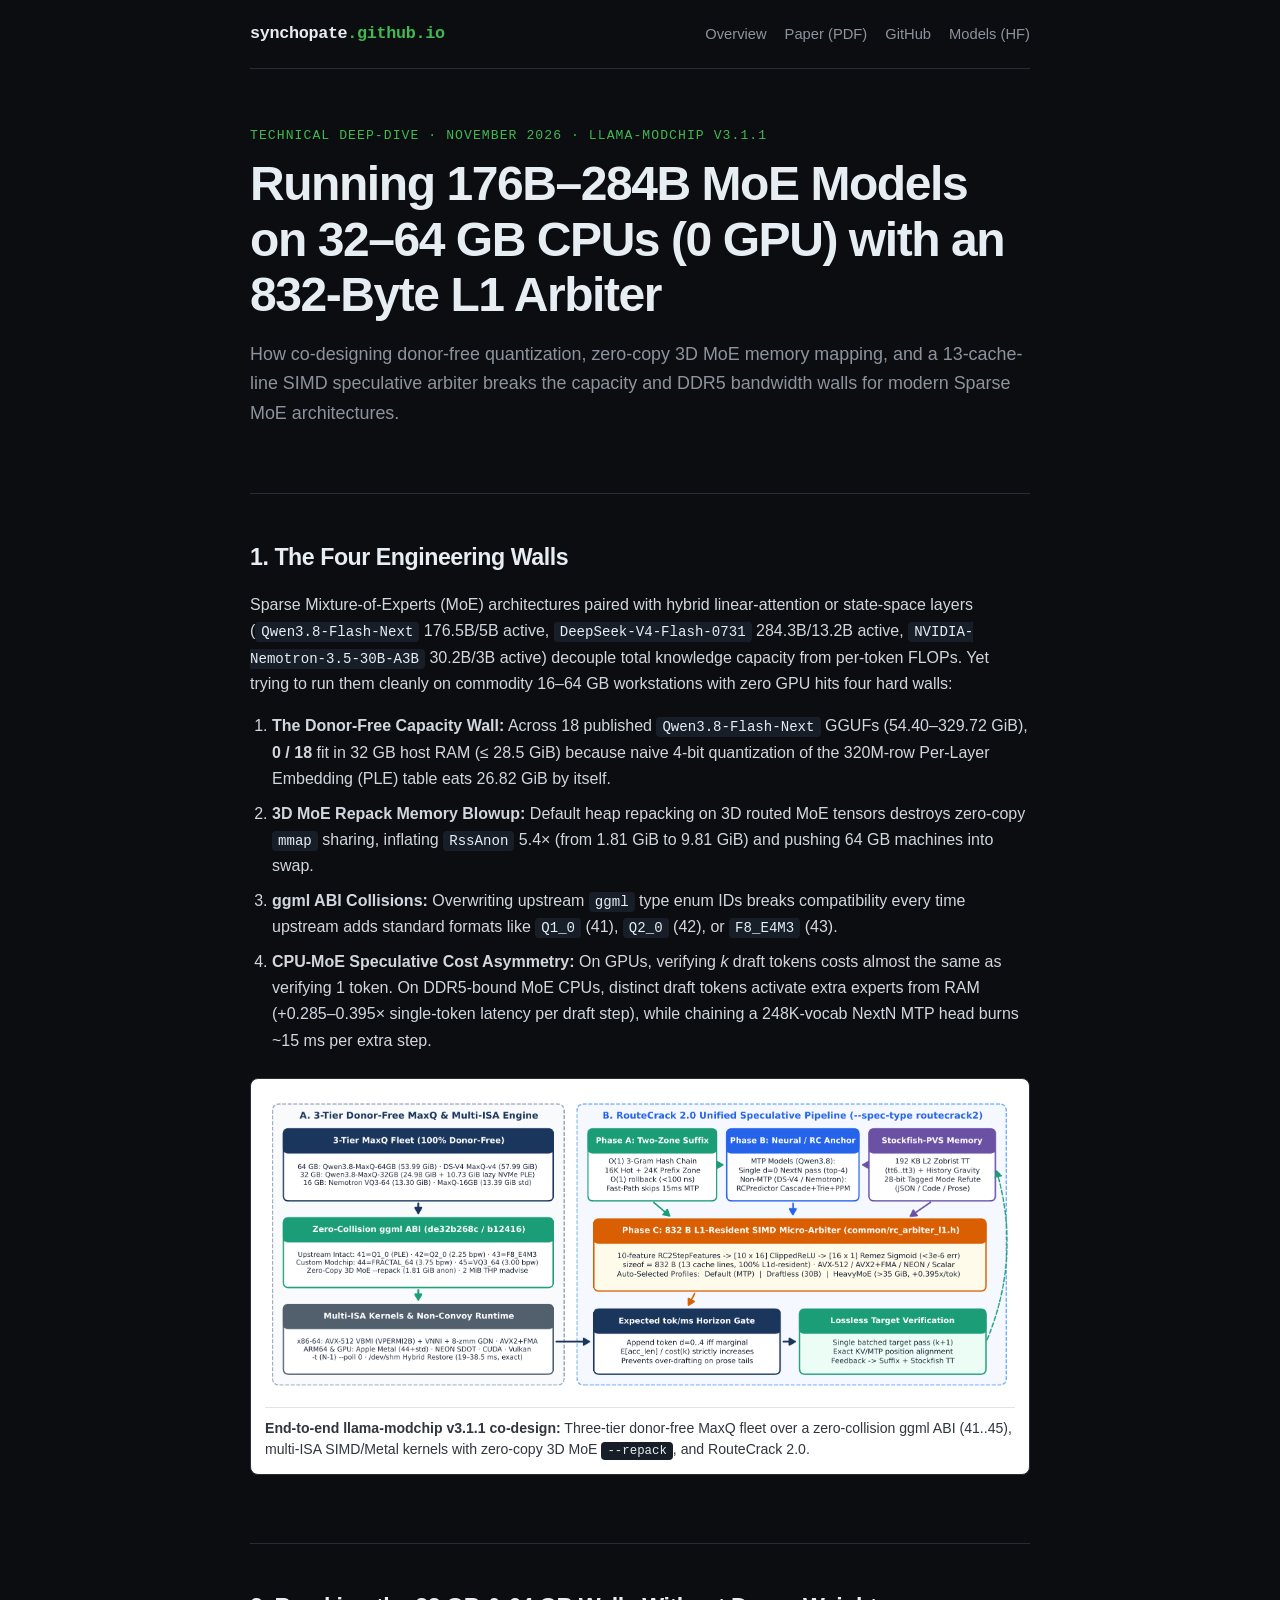
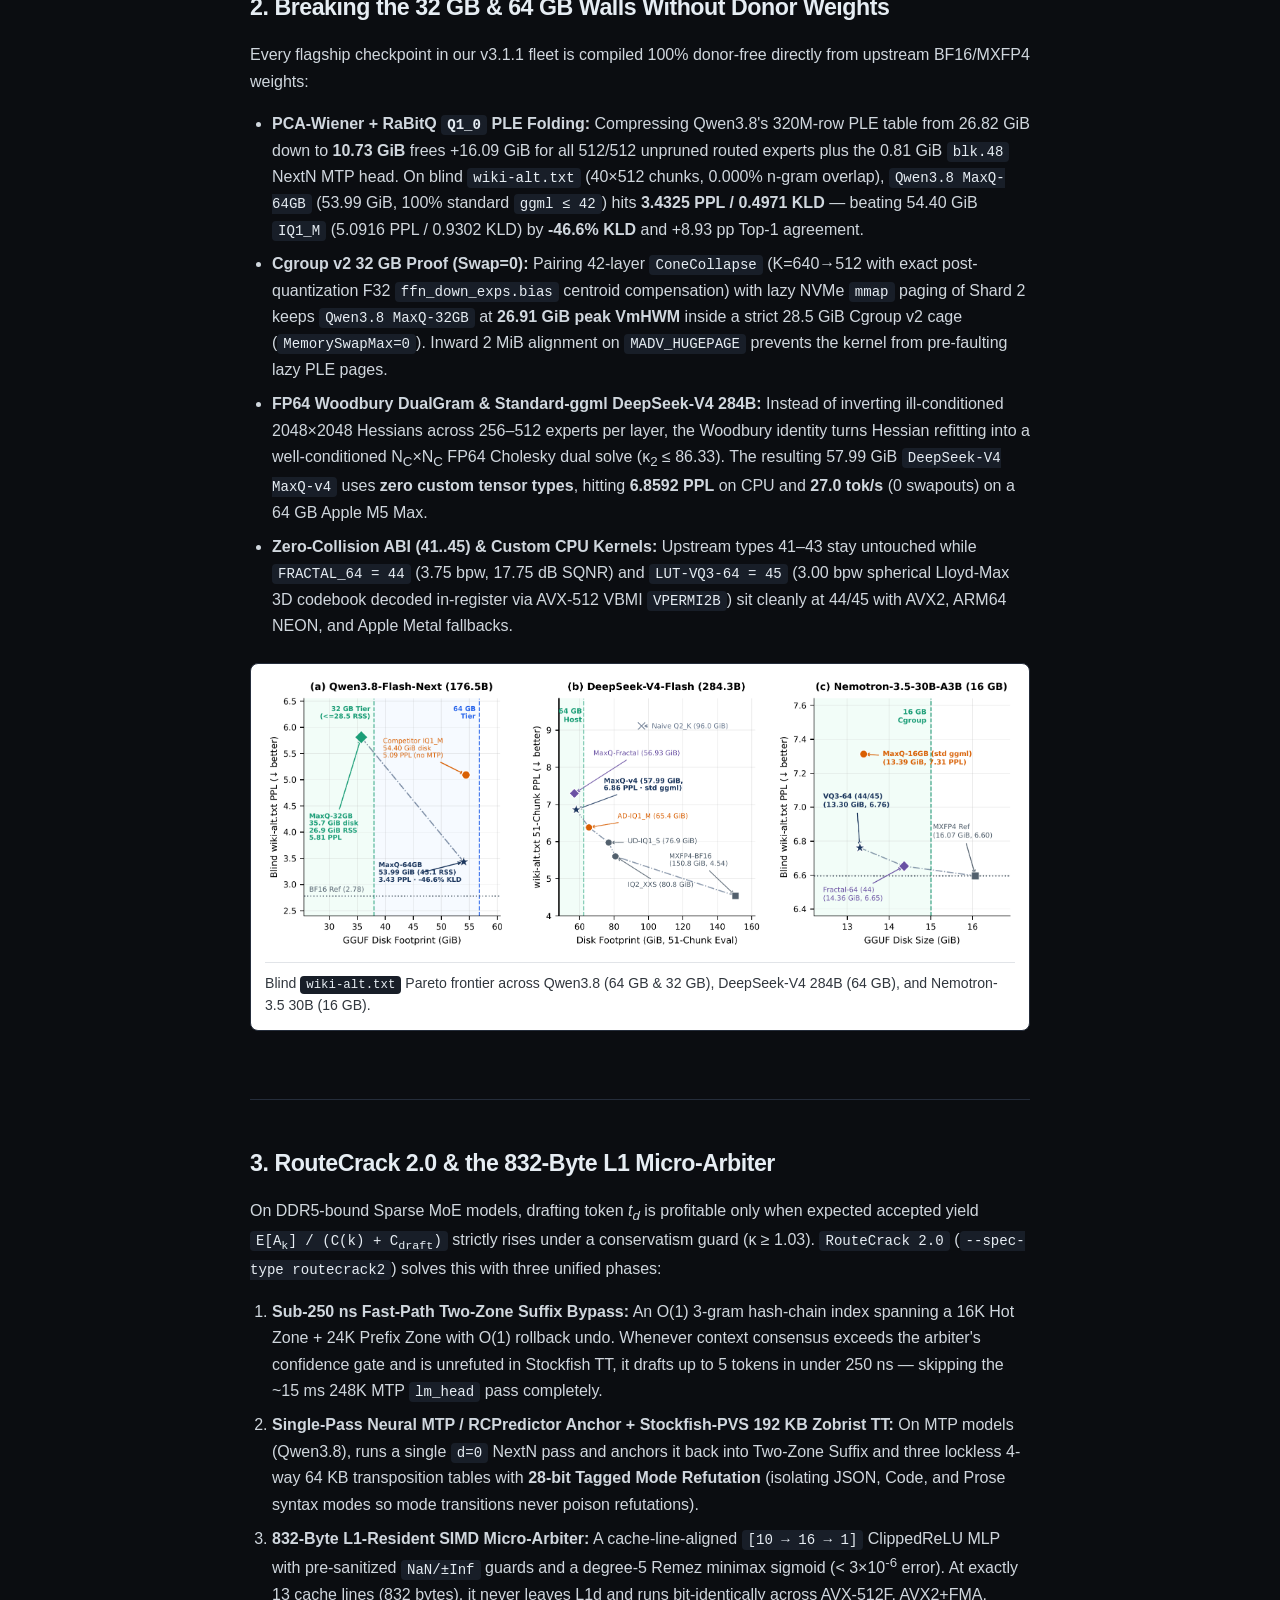
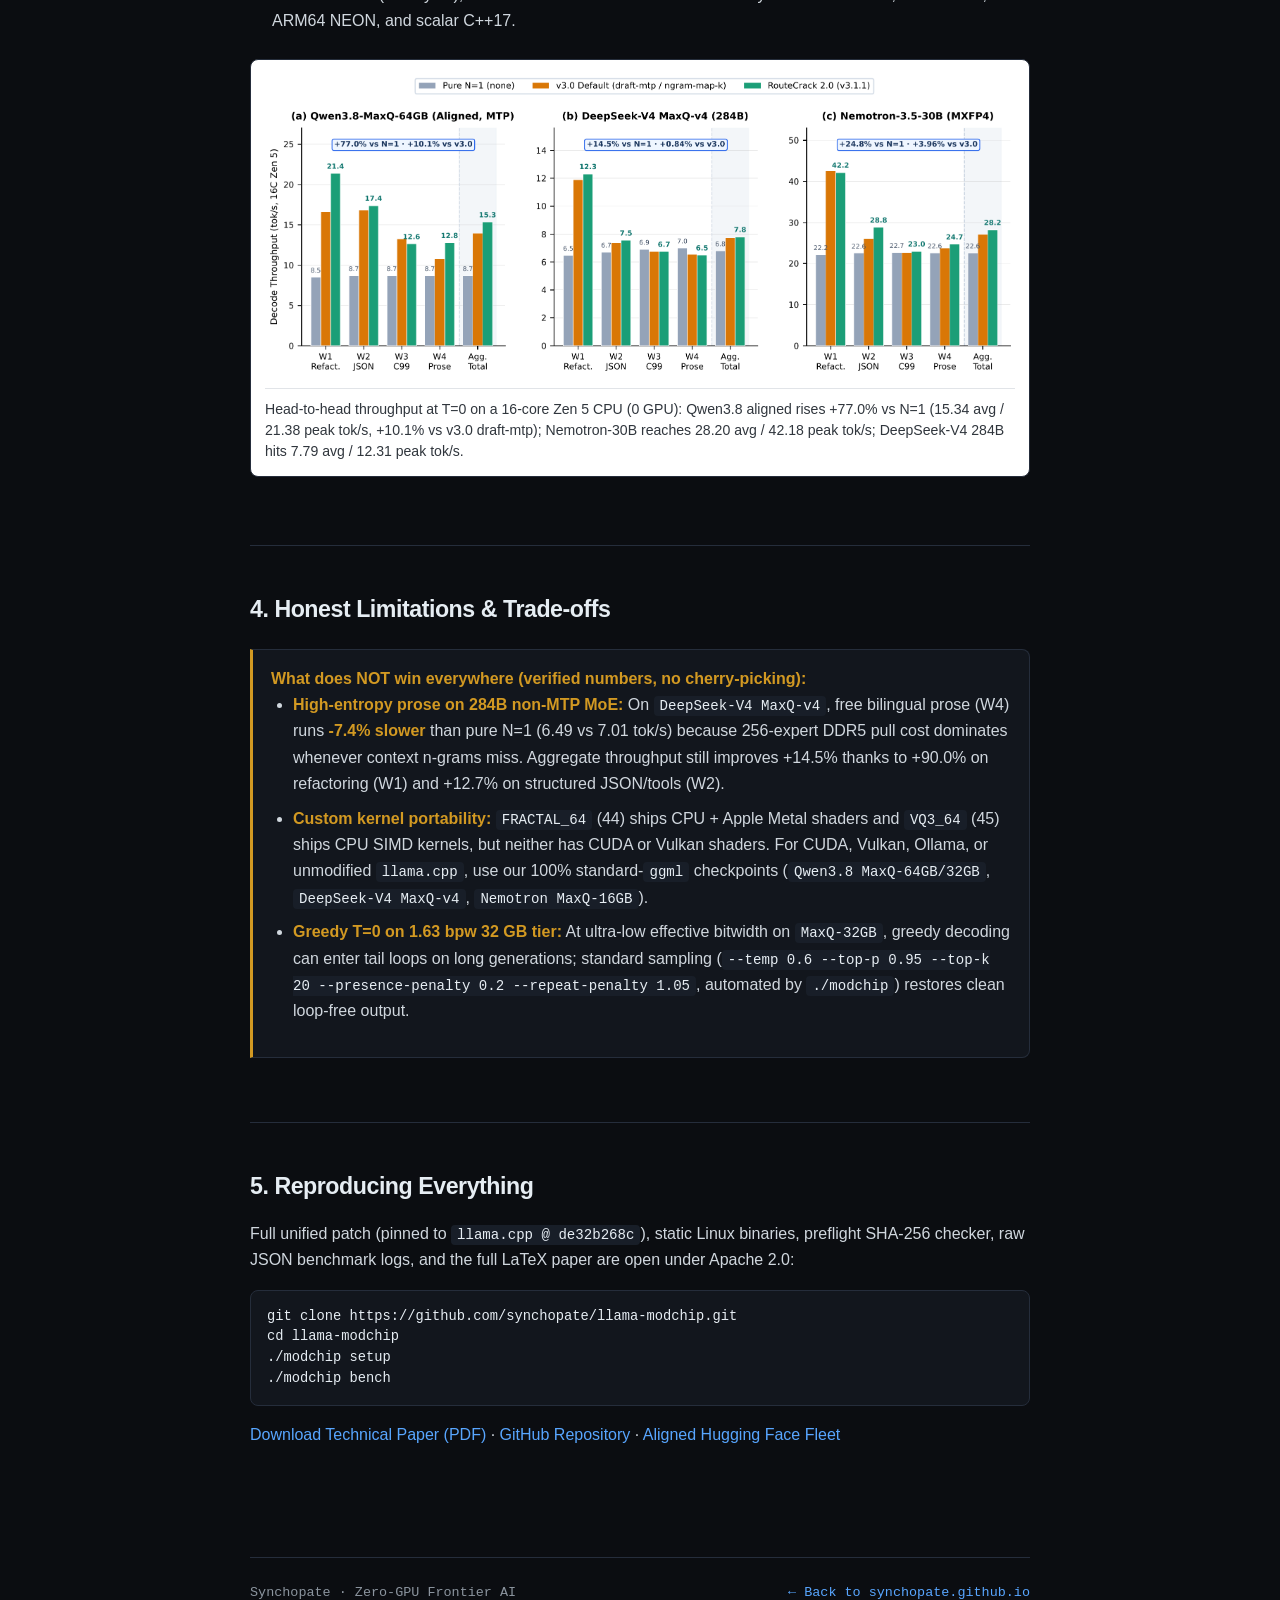
==== posts/zero-gpu-frontier-ai/index.html @ 714df566 "feat: launch synchopate.github.io Zero-GPU Frontier AI site, v3.1.1 essay, paper & 15s demo video" ====
<!DOCTYPE html>
<html lang="en">
<head>
  <meta charset="utf-8">
  <meta name="viewport" content="width=device-width, initial-scale=1">
  <title>Running 176B–284B MoE Models on 32–64 GB CPUs (0 GPU) with an 832-Byte L1 Arbiter — Synchopate</title>
  <meta name="description" content="Systems engineering deep-dive on donor-free MaxQ compression, PCA-Wiener + RaBitQ lazy NVMe PLE, zero-collision ggml ABI 41..45, and RouteCrack 2.0 832-byte L1 Micro-Arbiter speculative decoding.">
  <link rel="stylesheet" href="../../style.css">
</head>
<body>
<div class="wrap-article">
  <nav>
    <a class="brand" href="../../">synchopate<span>.github.io</span></a>
    <div class="nav-links">
      <a href="../../">Overview</a>
      <a href="../../paper/llama-modchip-paper.pdf">Paper (PDF)</a>
      <a href="https://github.com/synchopate/llama-modchip">GitHub</a>
      <a href="https://huggingface.co/collections/Synchopate/maxq-zero-gpu-frontier-fleet-v311-6afb6e2d63dfd573b4b1a95f">Models (HF)</a>
    </div>
  </nav>

  <header class="hero">
    <div class="eyebrow">Technical Deep-Dive · November 2026 · llama-modchip v3.1.1</div>
    <h1>Running 176B–284B MoE Models on 32–64 GB CPUs (0 GPU) with an 832-Byte L1 Arbiter</h1>
    <p class="lead">
      How co-designing donor-free quantization, zero-copy 3D MoE memory mapping, and a 13-cache-line SIMD speculative
      arbiter breaks the capacity and DDR5 bandwidth walls for modern Sparse MoE architectures.
    </p>
  </header>

  <section>
    <h2>1. The Four Engineering Walls</h2>
    <p>
      Sparse Mixture-of-Experts (MoE) architectures paired with hybrid linear-attention or state-space layers
      (<code>Qwen3.8-Flash-Next</code> 176.5B/5B active, <code>DeepSeek-V4-Flash-0731</code> 284.3B/13.2B active,
      <code>NVIDIA-Nemotron-3.5-30B-A3B</code> 30.2B/3B active) decouple total knowledge capacity from per-token FLOPs.
      Yet trying to run them cleanly on commodity 16–64 GB workstations with zero GPU hits four hard walls:
    </p>
    <ol>
      <li><strong>The Donor-Free Capacity Wall:</strong> Across 18 published <code>Qwen3.8-Flash-Next</code> GGUFs (54.40–329.72 GiB), <strong>0 / 18</strong> fit in 32 GB host RAM (&le; 28.5 GiB) because naive 4-bit quantization of the 320M-row Per-Layer Embedding (PLE) table eats 26.82 GiB by itself.</li>
      <li><strong>3D MoE Repack Memory Blowup:</strong> Default heap repacking on 3D routed MoE tensors destroys zero-copy <code>mmap</code> sharing, inflating <code>RssAnon</code> 5.4&times; (from 1.81 GiB to 9.81 GiB) and pushing 64 GB machines into swap.</li>
      <li><strong>ggml ABI Collisions:</strong> Overwriting upstream <code>ggml</code> type enum IDs breaks compatibility every time upstream adds standard formats like <code>Q1_0</code> (41), <code>Q2_0</code> (42), or <code>F8_E4M3</code> (43).</li>
      <li><strong>CPU-MoE Speculative Cost Asymmetry:</strong> On GPUs, verifying <em>k</em> draft tokens costs almost the same as verifying 1 token. On DDR5-bound MoE CPUs, distinct draft tokens activate extra experts from RAM (+0.285–0.395&times; single-token latency per draft step), while chaining a 248K-vocab NextN MTP head burns ~15 ms per extra step.</li>
    </ol>

    <figure>
      <img src="../../assets/fig1_routecrack2_architecture.png" alt="llama-modchip v3.1.1 architecture diagram">
      <figcaption>
        <strong>End-to-end llama-modchip v3.1.1 co-design:</strong> Three-tier donor-free MaxQ fleet over a zero-collision
        ggml ABI (41..45), multi-ISA SIMD/Metal kernels with zero-copy 3D MoE <code>--repack</code>, and RouteCrack 2.0.
      </figcaption>
    </figure>
  </section>

  <section>
    <h2>2. Breaking the 32 GB &amp; 64 GB Walls Without Donor Weights</h2>
    <p>
      Every flagship checkpoint in our v3.1.1 fleet is compiled 100% donor-free directly from upstream BF16/MXFP4 weights:
    </p>
    <ul>
      <li><strong>PCA-Wiener + RaBitQ <code>Q1_0</code> PLE Folding:</strong> Compressing Qwen3.8's 320M-row PLE table from 26.82 GiB down to <strong>10.73 GiB</strong> frees +16.09 GiB for all 512/512 unpruned routed experts plus the 0.81 GiB <code>blk.48</code> NextN MTP head. On blind <code>wiki-alt.txt</code> (40&times;512 chunks, 0.000% n-gram overlap), <code>Qwen3.8 MaxQ-64GB</code> (53.99 GiB, 100% standard <code>ggml &le; 42</code>) hits <strong>3.4325 PPL / 0.4971 KLD</strong> — beating 54.40 GiB <code>IQ1_M</code> (5.0916 PPL / 0.9302 KLD) by <strong>-46.6% KLD</strong> and +8.93 pp Top-1 agreement.</li>
      <li><strong>Cgroup v2 32 GB Proof (Swap=0):</strong> Pairing 42-layer <code>ConeCollapse</code> (K=640&rarr;512 with exact post-quantization F32 <code>ffn_down_exps.bias</code> centroid compensation) with lazy NVMe <code>mmap</code> paging of Shard 2 keeps <code>Qwen3.8 MaxQ-32GB</code> at <strong>26.91 GiB peak VmHWM</strong> inside a strict 28.5 GiB Cgroup v2 cage (<code>MemorySwapMax=0</code>). Inward 2 MiB alignment on <code>MADV_HUGEPAGE</code> prevents the kernel from pre-faulting lazy PLE pages.</li>
      <li><strong>FP64 Woodbury DualGram &amp; Standard-ggml DeepSeek-V4 284B:</strong> Instead of inverting ill-conditioned 2048&times;2048 Hessians across 256–512 experts per layer, the Woodbury identity turns Hessian refitting into a well-conditioned N<sub>C</sub>&times;N<sub>C</sub> FP64 Cholesky dual solve (&kappa;<sub>2</sub> &le; 86.33). The resulting 57.99 GiB <code>DeepSeek-V4 MaxQ-v4</code> uses <strong>zero custom tensor types</strong>, hitting <strong>6.8592 PPL</strong> on CPU and <strong>27.0 tok/s</strong> (0 swapouts) on a 64 GB Apple M5 Max.</li>
      <li><strong>Zero-Collision ABI (41..45) &amp; Custom CPU Kernels:</strong> Upstream types 41–43 stay untouched while <code>FRACTAL_64 = 44</code> (3.75 bpw, 17.75 dB SQNR) and <code>LUT-VQ3-64 = 45</code> (3.00 bpw spherical Lloyd-Max 3D codebook decoded in-register via AVX-512 VBMI <code>VPERMI2B</code>) sit cleanly at 44/45 with AVX2, ARM64 NEON, and Apple Metal fallbacks.</li>
    </ul>

    <figure>
      <img src="../../assets/fig2_pareto_frontier.png" alt="Disk footprint vs blind perplexity Pareto frontier">
      <figcaption>
        Blind <code>wiki-alt.txt</code> Pareto frontier across Qwen3.8 (64 GB &amp; 32 GB), DeepSeek-V4 284B (64 GB), and Nemotron-3.5 30B (16 GB).
      </figcaption>
    </figure>
  </section>

  <section>
    <h2>3. RouteCrack 2.0 &amp; the 832-Byte L1 Micro-Arbiter</h2>
    <p>
      On DDR5-bound Sparse MoE models, drafting token <em>t<sub>d</sub></em> is profitable only when expected accepted yield
      <code>E[A<sub>k</sub>] / (C(k) + C<sub>draft</sub>)</code> strictly rises under a conservatism guard (&kappa; &ge; 1.03).
      <code>RouteCrack 2.0</code> (<code>--spec-type routecrack2</code>) solves this with three unified phases:
    </p>
    <ol>
      <li><strong>Sub-250 ns Fast-Path Two-Zone Suffix Bypass:</strong> An O(1) 3-gram hash-chain index spanning a 16K Hot Zone + 24K Prefix Zone with O(1) rollback undo. Whenever context consensus exceeds the arbiter's confidence gate and is unrefuted in Stockfish TT, it drafts up to 5 tokens in under 250 ns — skipping the ~15 ms 248K MTP <code>lm_head</code> pass completely.</li>
      <li><strong>Single-Pass Neural MTP / RCPredictor Anchor + Stockfish-PVS 192 KB Zobrist TT:</strong> On MTP models (Qwen3.8), runs a single <code>d=0</code> NextN pass and anchors it back into Two-Zone Suffix and three lockless 4-way 64 KB transposition tables with <strong>28-bit Tagged Mode Refutation</strong> (isolating JSON, Code, and Prose syntax modes so mode transitions never poison refutations).</li>
      <li><strong>832-Byte L1-Resident SIMD Micro-Arbiter:</strong> A cache-line-aligned <code>[10 &rarr; 16 &rarr; 1]</code> ClippedReLU MLP with pre-sanitized <code>NaN/&plusmn;Inf</code> guards and a degree-5 Remez minimax sigmoid (&lt; 3&times;10<sup>-6</sup> error). At exactly 13 cache lines (832 bytes), it never leaves L1d and runs bit-identically across AVX-512F, AVX2+FMA, ARM64 NEON, and scalar C++17.</li>
    </ol>

    <figure>
      <img src="../../assets/fig3_routecrack2_speedup.png" alt="RouteCrack 2.0 per-workload speedup">
      <figcaption>
        Head-to-head throughput at T=0 on a 16-core Zen 5 CPU (0 GPU): Qwen3.8 aligned rises +77.0% vs N=1 (15.34 avg / 21.38 peak tok/s, +10.1% vs v3.0 draft-mtp); Nemotron-30B reaches 28.20 avg / 42.18 peak tok/s; DeepSeek-V4 284B hits 7.79 avg / 12.31 peak tok/s.
      </figcaption>
    </figure>
  </section>

  <section>
    <h2>4. Honest Limitations &amp; Trade-offs</h2>
    <div class="callout">
      <strong>What does NOT win everywhere (verified numbers, no cherry-picking):</strong>
      <ul>
        <li><strong>High-entropy prose on 284B non-MTP MoE:</strong> On <code>DeepSeek-V4 MaxQ-v4</code>, free bilingual prose (W4) runs <strong>-7.4% slower</strong> than pure N=1 (6.49 vs 7.01 tok/s) because 256-expert DDR5 pull cost dominates whenever context n-grams miss. Aggregate throughput still improves +14.5% thanks to +90.0% on refactoring (W1) and +12.7% on structured JSON/tools (W2).</li>
        <li><strong>Custom kernel portability:</strong> <code>FRACTAL_64</code> (44) ships CPU + Apple Metal shaders and <code>VQ3_64</code> (45) ships CPU SIMD kernels, but neither has CUDA or Vulkan shaders. For CUDA, Vulkan, Ollama, or unmodified <code>llama.cpp</code>, use our 100% standard-<code>ggml</code> checkpoints (<code>Qwen3.8 MaxQ-64GB/32GB</code>, <code>DeepSeek-V4 MaxQ-v4</code>, <code>Nemotron MaxQ-16GB</code>).</li>
        <li><strong>Greedy T=0 on 1.63 bpw 32 GB tier:</strong> At ultra-low effective bitwidth on <code>MaxQ-32GB</code>, greedy decoding can enter tail loops on long generations; standard sampling (<code>--temp 0.6 --top-p 0.95 --top-k 20 --presence-penalty 0.2 --repeat-penalty 1.05</code>, automated by <code>./modchip</code>) restores clean loop-free output.</li>
      </ul>
    </div>
  </section>

  <section>
    <h2>5. Reproducing Everything</h2>
    <p>
      Full unified patch (pinned to <code>llama.cpp @ de32b268c</code>), static Linux binaries, preflight SHA-256
      checker, raw JSON benchmark logs, and the full LaTeX paper are open under Apache 2.0:
    </p>
<pre><code>git clone https://github.com/synchopate/llama-modchip.git
cd llama-modchip
./modchip setup
./modchip bench</code></pre>
    <p>
      <a href="../../paper/llama-modchip-paper.pdf">Download Technical Paper (PDF)</a> &middot;
      <a href="https://github.com/synchopate/llama-modchip">GitHub Repository</a> &middot;
      <a href="https://huggingface.co/collections/Synchopate/maxq-zero-gpu-frontier-fleet-v311-6afb6e2d63dfd573b4b1a95f">Aligned Hugging Face Fleet</a>
    </p>
  </section>

  <footer>
    <span>Synchopate · Zero-GPU Frontier AI</span>
    <span><a href="../../">&larr; Back to synchopate.github.io</a></span>
  </footer>
</div>
</body>
</html>
---- style.css ----
:root {
  --bg: #0b0d11;
  --surface: #12161d;
  --surface-2: #181e28;
  --border: #252d3b;
  --text: #e6edf3;
  --muted: #8b949e;
  --accent: #58a6ff;
  --green: #3fb950;
  --amber: #d29922;
  --mono: ui-monospace, SFMono-Regular, Menlo, Monaco, Consolas, "Liberation Mono", monospace;
  --sans: -apple-system, BlinkMacSystemFont, "Segoe UI", Inter, Roboto, Helvetica, Arial, sans-serif;
}

* { box-sizing: border-box; }
html { background: var(--bg); color: var(--text); font-family: var(--sans); line-height: 1.65; scroll-behavior: smooth; }
body { margin: 0; padding: 0 20px 80px; }

.wrap { max-width: 980px; margin: 0 auto; }
.wrap-article { max-width: 780px; margin: 0 auto; }

nav {
  display: flex; flex-wrap: wrap; justify-content: space-between; align-items: center;
  padding: 20px 0; border-bottom: 1px solid var(--border); gap: 14px;
}
.brand {
  font-family: var(--mono); font-weight: 700; font-size: 1.05rem;
  color: var(--text); text-decoration: none; letter-spacing: -0.02em;
}
.brand span { color: var(--green); }
.nav-links { display: flex; flex-wrap: wrap; gap: 18px; font-size: 0.92rem; }
.nav-links a { color: var(--muted); text-decoration: none; }
.nav-links a:hover { color: var(--text); }

header.hero { padding: 56px 0 36px; border-bottom: 1px solid var(--border); }
.eyebrow {
  font-family: var(--mono); font-size: 0.82rem; color: var(--green);
  text-transform: uppercase; letter-spacing: 0.08em; margin-bottom: 10px;
}
h1 {
  font-size: clamp(2rem, 4.5vw, 3rem); line-height: 1.15; margin: 0 0 18px;
  letter-spacing: -0.03em; font-weight: 700;
}
.lead { font-size: 1.12rem; color: var(--muted); max-width: 780px; margin: 0 0 28px; }

.cta-row { display: flex; flex-wrap: wrap; gap: 12px; margin-bottom: 32px; }
.btn {
  display: inline-block; padding: 10px 16px; border-radius: 6px;
  font-family: var(--mono); font-size: 0.88rem; text-decoration: none;
  border: 1px solid var(--border); color: var(--text); background: var(--surface);
}
.btn:hover { border-color: var(--accent); color: var(--accent); }
.btn.primary { background: var(--accent); color: #08101c; border-color: var(--accent); font-weight: 600; }
.btn.primary:hover { opacity: 0.92; color: #08101c; }

.kpi-grid {
  display: grid; grid-template-columns: repeat(auto-fit, minmax(210px, 1fr));
  gap: 12px; margin-top: 12px;
}
.kpi {
  background: var(--surface); border: 1px solid var(--border); border-radius: 8px; padding: 16px;
}
.kpi-val { font-family: var(--mono); font-size: 1.32rem; font-weight: 700; color: var(--text); }
.kpi-val.green { color: var(--green); }
.kpi-lbl { font-size: 0.84rem; color: var(--muted); margin-top: 4px; }

section { padding: 44px 0; border-bottom: 1px solid var(--border); }
section:last-of-type { border-bottom: none; }
h2 { font-size: 1.45rem; letter-spacing: -0.02em; margin: 0 0 16px; }
h3 { font-size: 1.12rem; margin: 26px 0 10px; color: var(--text); }
p { margin: 0 0 16px; color: #d0d7de; }
a { color: var(--accent); text-decoration: none; }
a:hover { text-decoration: underline; }

pre {
  background: var(--surface); border: 1px solid var(--border); border-radius: 8px;
  padding: 16px; overflow-x: auto; font-family: var(--mono); font-size: 0.86rem;
  line-height: 1.5; color: #e6edf3; margin: 16px 0;
}
code {
  font-family: var(--mono); font-size: 0.88em; background: var(--surface-2);
  padding: 2px 6px; border-radius: 4px; color: #e6edf3;
}
pre code { background: none; padding: 0; font-size: 1em; }

.table-wrap { overflow-x: auto; margin: 18px 0; border: 1px solid var(--border); border-radius: 8px; }
table { width: 100%; border-collapse: collapse; font-size: 0.9rem; background: var(--surface); }
th, td { padding: 12px 14px; text-align: left; border-bottom: 1px solid var(--border); vertical-align: top; }
th { font-family: var(--mono); font-size: 0.8rem; color: var(--muted); text-transform: uppercase; letter-spacing: 0.04em; background: var(--surface-2); }
tr:last-child td { border-bottom: none; }

.tag {
  display: inline-block; font-family: var(--mono); font-size: 0.74rem;
  padding: 2px 7px; border-radius: 999px; border: 1px solid var(--border);
  background: var(--surface-2); color: var(--muted); vertical-align: middle;
}
.tag.std { border-color: rgba(63,185,80,0.45); color: var(--green); }
.tag.mod { border-color: rgba(88,166,255,0.45); color: var(--accent); }
.tag.wanted { border-color: rgba(210,153,34,0.5); color: var(--amber); }

figure {
  margin: 24px 0; background: #ffffff; border: 1px solid var(--border);
  border-radius: 8px; padding: 14px;
}
figure img { width: 100%; height: auto; display: block; border-radius: 4px; }
figcaption {
  margin-top: 12px; font-size: 0.88rem; color: #30363d; line-height: 1.5;
  border-top: 1px solid #e1e4e8; padding-top: 10px;
}

.callout {
  background: var(--surface); border-left: 3px solid var(--amber);
  border-top: 1px solid var(--border); border-right: 1px solid var(--border);
  border-bottom: 1px solid var(--border); border-radius: 0 8px 8px 0;
  padding: 16px 18px; margin: 20px 0;
}
.callout strong { color: var(--amber); }

ul, ol { padding-left: 22px; margin: 0 0 16px; color: #d0d7de; }
li { margin-bottom: 8px; }

footer {
  margin-top: 48px; padding-top: 24px; border-top: 1px solid var(--border);
  font-family: var(--mono); font-size: 0.84rem; color: var(--muted);
  display: flex; flex-wrap: wrap; justify-content: space-between; gap: 12px;
}
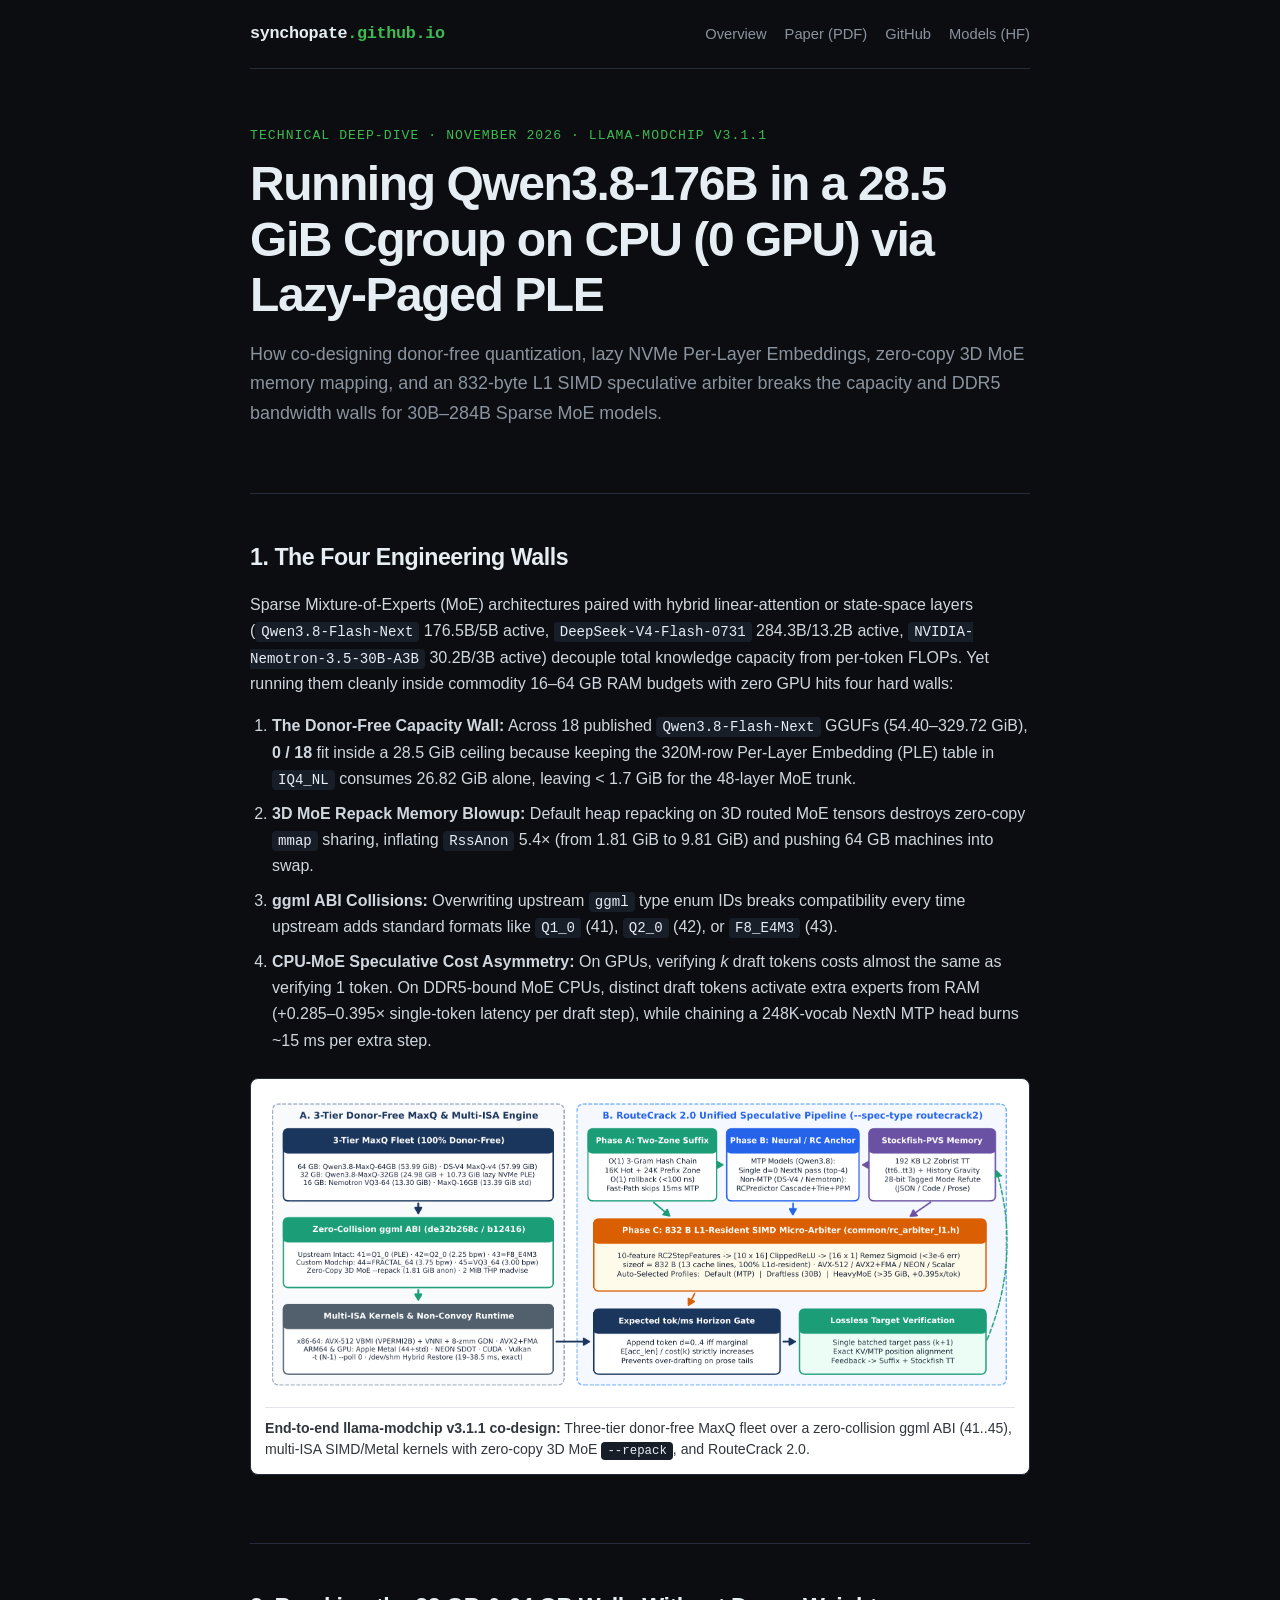
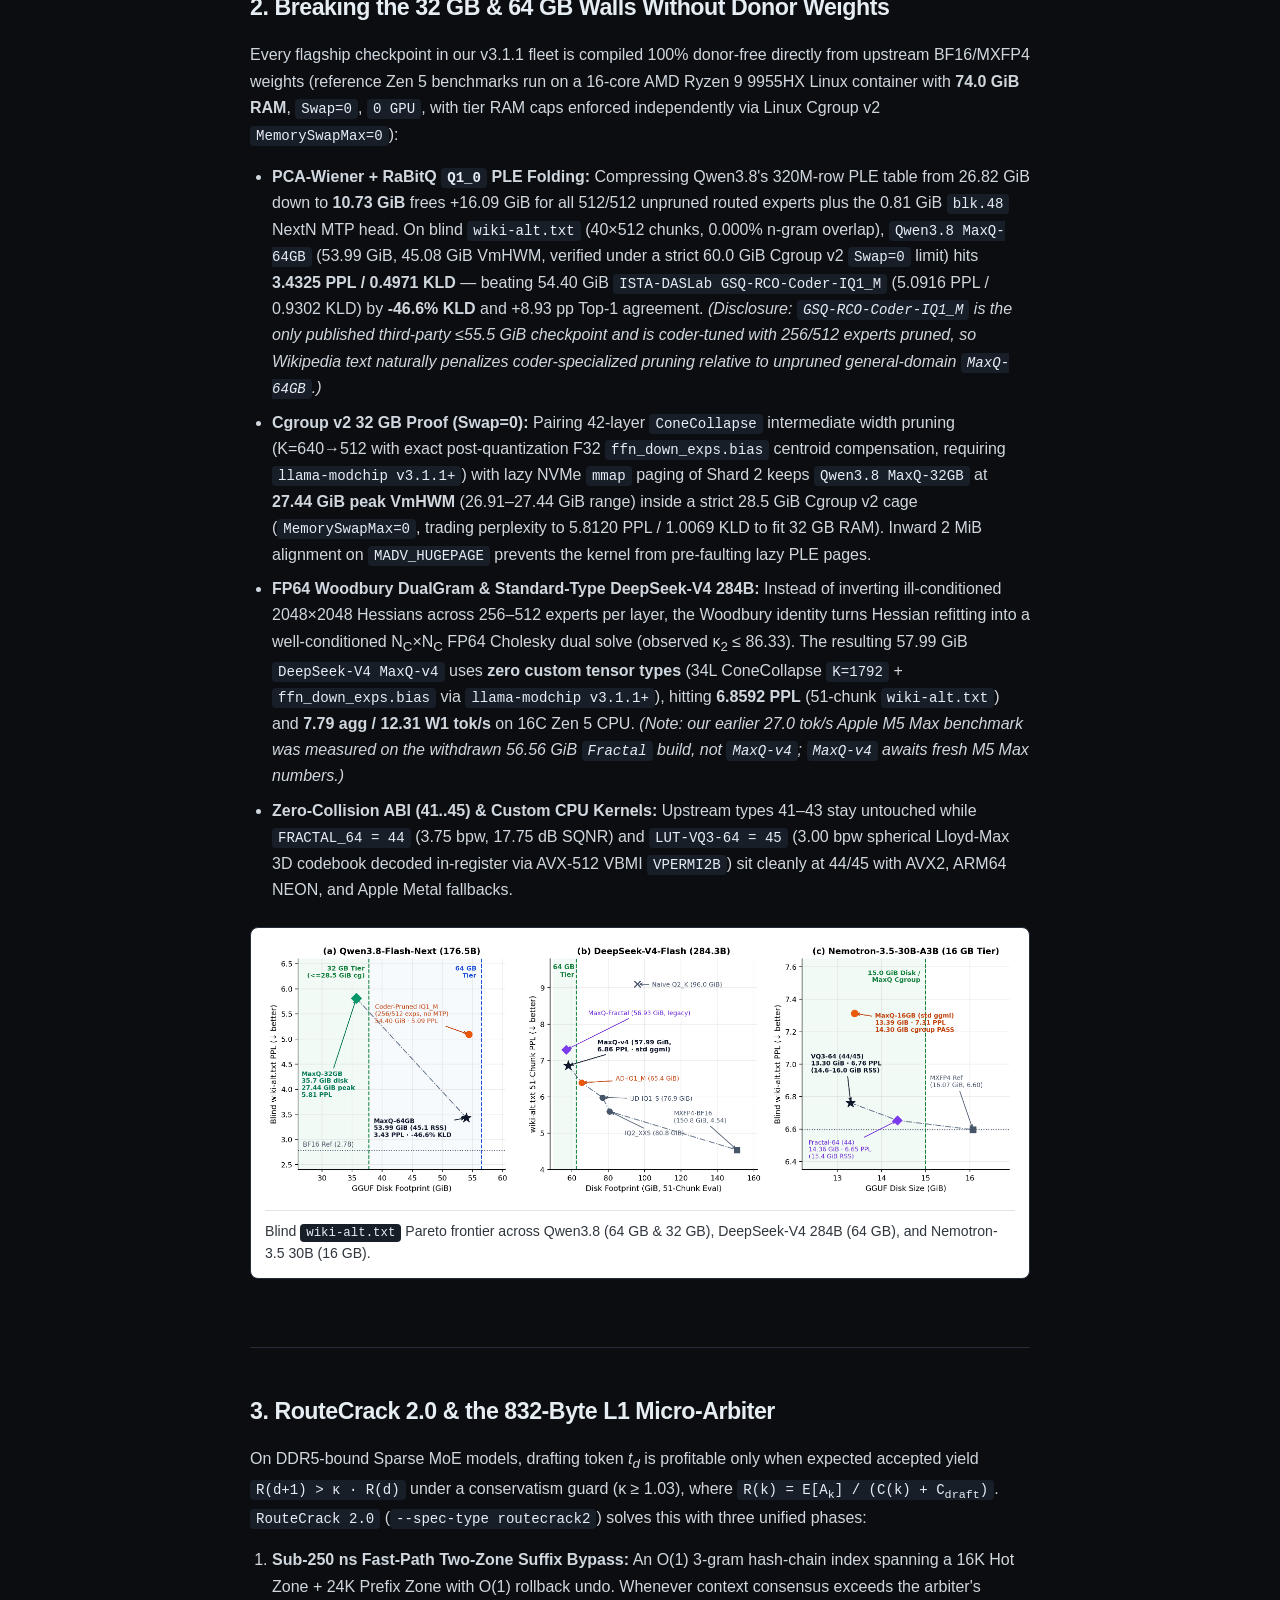
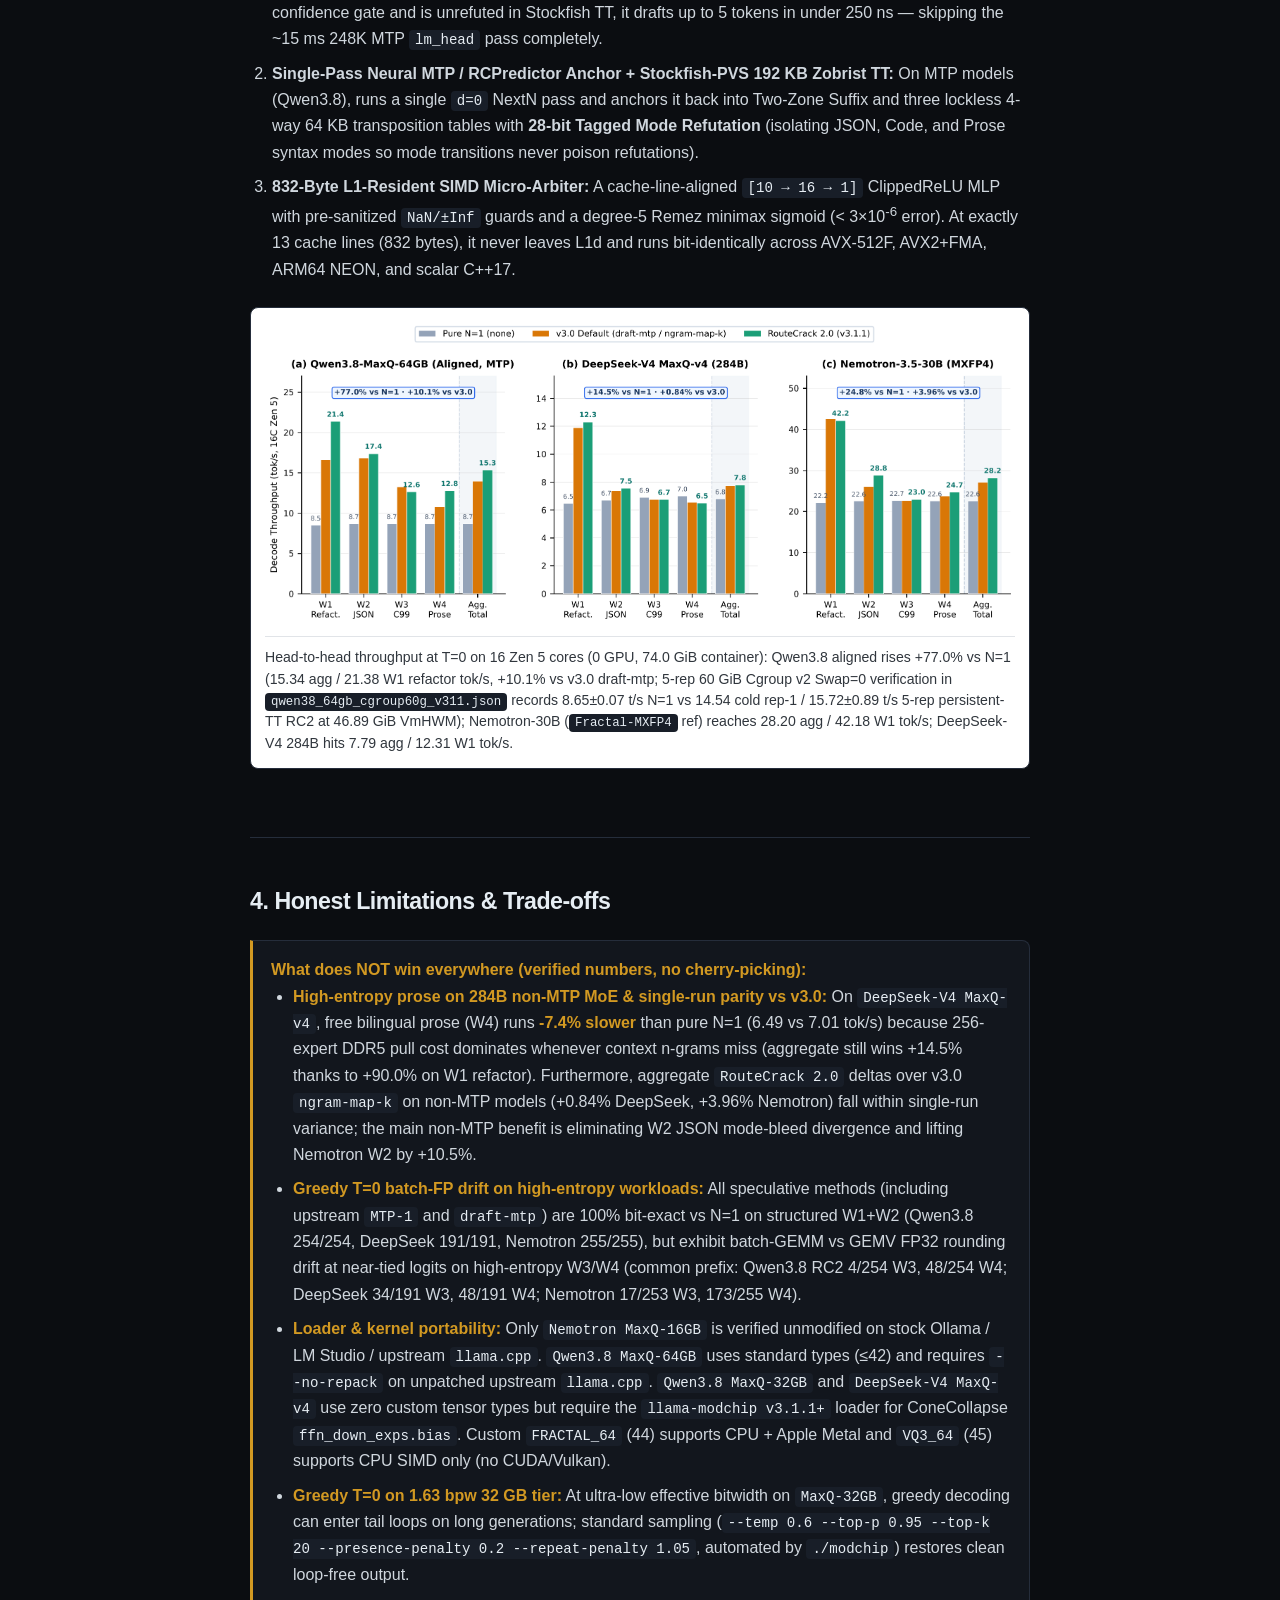
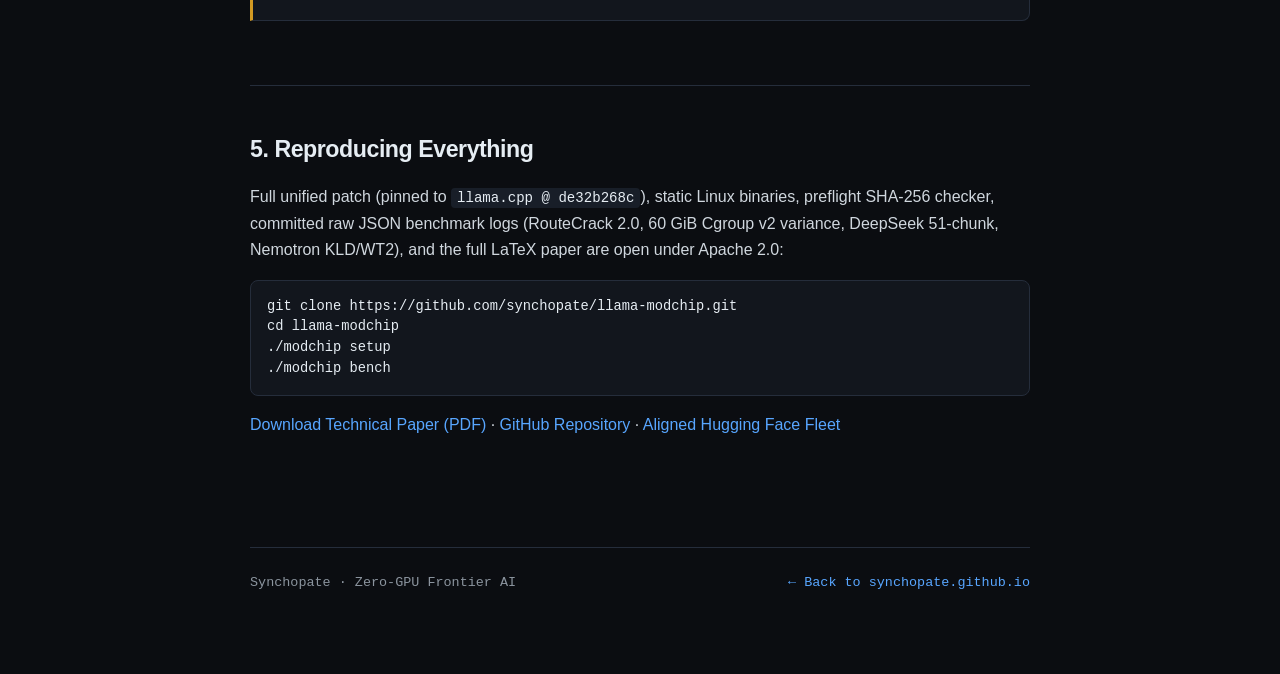
==== commit dc94f76e: "v3.1.1: adversarial remediation (honest logged-replay video, reconciled metrics, 60 GiB Cgroup v2 pr" ====
--- a/posts/zero-gpu-frontier-ai/index.html
+++ b/posts/zero-gpu-frontier-ai/index.html
@@ -3,7 +3,7 @@
 <head>
   <meta charset="utf-8">
   <meta name="viewport" content="width=device-width, initial-scale=1">
-  <title>Running 176B–284B MoE Models on 32–64 GB CPUs (0 GPU) with an 832-Byte L1 Arbiter — Synchopate</title>
+  <title>Running Qwen3.8-176B in a 28.5 GiB Cgroup on CPU (0 GPU) via Lazy-Paged PLE — Synchopate</title>
   <meta name="description" content="Systems engineering deep-dive on donor-free MaxQ compression, PCA-Wiener + RaBitQ lazy NVMe PLE, zero-collision ggml ABI 41..45, and RouteCrack 2.0 832-byte L1 Micro-Arbiter speculative decoding.">
   <link rel="stylesheet" href="../../style.css">
 </head>
@@ -21,10 +21,10 @@
 
   <header class="hero">
     <div class="eyebrow">Technical Deep-Dive · November 2026 · llama-modchip v3.1.1</div>
-    <h1>Running 176B–284B MoE Models on 32–64 GB CPUs (0 GPU) with an 832-Byte L1 Arbiter</h1>
+    <h1>Running Qwen3.8-176B in a 28.5 GiB Cgroup on CPU (0 GPU) via Lazy-Paged PLE</h1>
     <p class="lead">
-      How co-designing donor-free quantization, zero-copy 3D MoE memory mapping, and a 13-cache-line SIMD speculative
-      arbiter breaks the capacity and DDR5 bandwidth walls for modern Sparse MoE architectures.
+      How co-designing donor-free quantization, lazy NVMe Per-Layer Embeddings, zero-copy 3D MoE memory mapping, and an
+      832-byte L1 SIMD speculative arbiter breaks the capacity and DDR5 bandwidth walls for 30B–284B Sparse MoE models.
     </p>
   </header>
 
@@ -34,10 +34,10 @@
       Sparse Mixture-of-Experts (MoE) architectures paired with hybrid linear-attention or state-space layers
       (<code>Qwen3.8-Flash-Next</code> 176.5B/5B active, <code>DeepSeek-V4-Flash-0731</code> 284.3B/13.2B active,
       <code>NVIDIA-Nemotron-3.5-30B-A3B</code> 30.2B/3B active) decouple total knowledge capacity from per-token FLOPs.
-      Yet trying to run them cleanly on commodity 16–64 GB workstations with zero GPU hits four hard walls:
+      Yet running them cleanly inside commodity 16–64 GB RAM budgets with zero GPU hits four hard walls:
     </p>
     <ol>
-      <li><strong>The Donor-Free Capacity Wall:</strong> Across 18 published <code>Qwen3.8-Flash-Next</code> GGUFs (54.40–329.72 GiB), <strong>0 / 18</strong> fit in 32 GB host RAM (&le; 28.5 GiB) because naive 4-bit quantization of the 320M-row Per-Layer Embedding (PLE) table eats 26.82 GiB by itself.</li>
+      <li><strong>The Donor-Free Capacity Wall:</strong> Across 18 published <code>Qwen3.8-Flash-Next</code> GGUFs (54.40–329.72 GiB), <strong>0 / 18</strong> fit inside a 28.5 GiB ceiling because keeping the 320M-row Per-Layer Embedding (PLE) table in <code>IQ4_NL</code> consumes 26.82 GiB alone, leaving &lt; 1.7 GiB for the 48-layer MoE trunk.</li>
       <li><strong>3D MoE Repack Memory Blowup:</strong> Default heap repacking on 3D routed MoE tensors destroys zero-copy <code>mmap</code> sharing, inflating <code>RssAnon</code> 5.4&times; (from 1.81 GiB to 9.81 GiB) and pushing 64 GB machines into swap.</li>
       <li><strong>ggml ABI Collisions:</strong> Overwriting upstream <code>ggml</code> type enum IDs breaks compatibility every time upstream adds standard formats like <code>Q1_0</code> (41), <code>Q2_0</code> (42), or <code>F8_E4M3</code> (43).</li>
       <li><strong>CPU-MoE Speculative Cost Asymmetry:</strong> On GPUs, verifying <em>k</em> draft tokens costs almost the same as verifying 1 token. On DDR5-bound MoE CPUs, distinct draft tokens activate extra experts from RAM (+0.285–0.395&times; single-token latency per draft step), while chaining a 248K-vocab NextN MTP head burns ~15 ms per extra step.</li>
@@ -55,12 +55,15 @@
   <section>
     <h2>2. Breaking the 32 GB &amp; 64 GB Walls Without Donor Weights</h2>
     <p>
-      Every flagship checkpoint in our v3.1.1 fleet is compiled 100% donor-free directly from upstream BF16/MXFP4 weights:
+      Every flagship checkpoint in our v3.1.1 fleet is compiled 100% donor-free directly from upstream BF16/MXFP4 weights
+      (reference Zen 5 benchmarks run on a 16-core AMD Ryzen 9 9955HX Linux container with <strong>74.0 GiB RAM</strong>,
+      <code>Swap=0</code>, <code>0 GPU</code>, with tier RAM caps enforced independently via Linux Cgroup v2
+      <code>MemorySwapMax=0</code>):
     </p>
     <ul>
-      <li><strong>PCA-Wiener + RaBitQ <code>Q1_0</code> PLE Folding:</strong> Compressing Qwen3.8's 320M-row PLE table from 26.82 GiB down to <strong>10.73 GiB</strong> frees +16.09 GiB for all 512/512 unpruned routed experts plus the 0.81 GiB <code>blk.48</code> NextN MTP head. On blind <code>wiki-alt.txt</code> (40&times;512 chunks, 0.000% n-gram overlap), <code>Qwen3.8 MaxQ-64GB</code> (53.99 GiB, 100% standard <code>ggml &le; 42</code>) hits <strong>3.4325 PPL / 0.4971 KLD</strong> — beating 54.40 GiB <code>IQ1_M</code> (5.0916 PPL / 0.9302 KLD) by <strong>-46.6% KLD</strong> and +8.93 pp Top-1 agreement.</li>
-      <li><strong>Cgroup v2 32 GB Proof (Swap=0):</strong> Pairing 42-layer <code>ConeCollapse</code> (K=640&rarr;512 with exact post-quantization F32 <code>ffn_down_exps.bias</code> centroid compensation) with lazy NVMe <code>mmap</code> paging of Shard 2 keeps <code>Qwen3.8 MaxQ-32GB</code> at <strong>26.91 GiB peak VmHWM</strong> inside a strict 28.5 GiB Cgroup v2 cage (<code>MemorySwapMax=0</code>). Inward 2 MiB alignment on <code>MADV_HUGEPAGE</code> prevents the kernel from pre-faulting lazy PLE pages.</li>
-      <li><strong>FP64 Woodbury DualGram &amp; Standard-ggml DeepSeek-V4 284B:</strong> Instead of inverting ill-conditioned 2048&times;2048 Hessians across 256–512 experts per layer, the Woodbury identity turns Hessian refitting into a well-conditioned N<sub>C</sub>&times;N<sub>C</sub> FP64 Cholesky dual solve (&kappa;<sub>2</sub> &le; 86.33). The resulting 57.99 GiB <code>DeepSeek-V4 MaxQ-v4</code> uses <strong>zero custom tensor types</strong>, hitting <strong>6.8592 PPL</strong> on CPU and <strong>27.0 tok/s</strong> (0 swapouts) on a 64 GB Apple M5 Max.</li>
+      <li><strong>PCA-Wiener + RaBitQ <code>Q1_0</code> PLE Folding:</strong> Compressing Qwen3.8's 320M-row PLE table from 26.82 GiB down to <strong>10.73 GiB</strong> frees +16.09 GiB for all 512/512 unpruned routed experts plus the 0.81 GiB <code>blk.48</code> NextN MTP head. On blind <code>wiki-alt.txt</code> (40&times;512 chunks, 0.000% n-gram overlap), <code>Qwen3.8 MaxQ-64GB</code> (53.99 GiB, 45.08 GiB VmHWM, verified under a strict 60.0 GiB Cgroup v2 <code>Swap=0</code> limit) hits <strong>3.4325 PPL / 0.4971 KLD</strong> — beating 54.40 GiB <code>ISTA-DASLab GSQ-RCO-Coder-IQ1_M</code> (5.0916 PPL / 0.9302 KLD) by <strong>-46.6% KLD</strong> and +8.93 pp Top-1 agreement. <em>(Disclosure: <code>GSQ-RCO-Coder-IQ1_M</code> is the only published third-party &le;55.5 GiB checkpoint and is coder-tuned with 256/512 experts pruned, so Wikipedia text naturally penalizes coder-specialized pruning relative to unpruned general-domain <code>MaxQ-64GB</code>.)</em></li>
+      <li><strong>Cgroup v2 32 GB Proof (Swap=0):</strong> Pairing 42-layer <code>ConeCollapse</code> intermediate width pruning (K=640&rarr;512 with exact post-quantization F32 <code>ffn_down_exps.bias</code> centroid compensation, requiring <code>llama-modchip v3.1.1+</code>) with lazy NVMe <code>mmap</code> paging of Shard 2 keeps <code>Qwen3.8 MaxQ-32GB</code> at <strong>27.44 GiB peak VmHWM</strong> (26.91–27.44 GiB range) inside a strict 28.5 GiB Cgroup v2 cage (<code>MemorySwapMax=0</code>, trading perplexity to 5.8120 PPL / 1.0069 KLD to fit 32 GB RAM). Inward 2 MiB alignment on <code>MADV_HUGEPAGE</code> prevents the kernel from pre-faulting lazy PLE pages.</li>
+      <li><strong>FP64 Woodbury DualGram &amp; Standard-Type DeepSeek-V4 284B:</strong> Instead of inverting ill-conditioned 2048&times;2048 Hessians across 256–512 experts per layer, the Woodbury identity turns Hessian refitting into a well-conditioned N<sub>C</sub>&times;N<sub>C</sub> FP64 Cholesky dual solve (observed &kappa;<sub>2</sub> &le; 86.33). The resulting 57.99 GiB <code>DeepSeek-V4 MaxQ-v4</code> uses <strong>zero custom tensor types</strong> (34L ConeCollapse <code>K=1792</code> + <code>ffn_down_exps.bias</code> via <code>llama-modchip v3.1.1+</code>), hitting <strong>6.8592 PPL</strong> (51-chunk <code>wiki-alt.txt</code>) and <strong>7.79 agg / 12.31 W1 tok/s</strong> on 16C Zen 5 CPU. <em>(Note: our earlier 27.0 tok/s Apple M5 Max benchmark was measured on the withdrawn 56.56 GiB <code>Fractal</code> build, not <code>MaxQ-v4</code>; <code>MaxQ-v4</code> awaits fresh M5 Max numbers.)</em></li>
       <li><strong>Zero-Collision ABI (41..45) &amp; Custom CPU Kernels:</strong> Upstream types 41–43 stay untouched while <code>FRACTAL_64 = 44</code> (3.75 bpw, 17.75 dB SQNR) and <code>LUT-VQ3-64 = 45</code> (3.00 bpw spherical Lloyd-Max 3D codebook decoded in-register via AVX-512 VBMI <code>VPERMI2B</code>) sit cleanly at 44/45 with AVX2, ARM64 NEON, and Apple Metal fallbacks.</li>
     </ul>
 
@@ -76,7 +79,8 @@
     <h2>3. RouteCrack 2.0 &amp; the 832-Byte L1 Micro-Arbiter</h2>
     <p>
       On DDR5-bound Sparse MoE models, drafting token <em>t<sub>d</sub></em> is profitable only when expected accepted yield
-      <code>E[A<sub>k</sub>] / (C(k) + C<sub>draft</sub>)</code> strictly rises under a conservatism guard (&kappa; &ge; 1.03).
+      <code>R(d+1) &gt; &kappa; &middot; R(d)</code> under a conservatism guard (&kappa; &ge; 1.03), where
+      <code>R(k) = E[A<sub>k</sub>] / (C(k) + C<sub>draft</sub>)</code>.
       <code>RouteCrack 2.0</code> (<code>--spec-type routecrack2</code>) solves this with three unified phases:
     </p>
     <ol>
@@ -88,7 +92,11 @@
     <figure>
       <img src="../../assets/fig3_routecrack2_speedup.png" alt="RouteCrack 2.0 per-workload speedup">
       <figcaption>
-        Head-to-head throughput at T=0 on a 16-core Zen 5 CPU (0 GPU): Qwen3.8 aligned rises +77.0% vs N=1 (15.34 avg / 21.38 peak tok/s, +10.1% vs v3.0 draft-mtp); Nemotron-30B reaches 28.20 avg / 42.18 peak tok/s; DeepSeek-V4 284B hits 7.79 avg / 12.31 peak tok/s.
+        Head-to-head throughput at T=0 on 16 Zen 5 cores (0 GPU, 74.0 GiB container): Qwen3.8 aligned rises +77.0% vs N=1
+        (15.34 agg / 21.38 W1 refactor tok/s, +10.1% vs v3.0 draft-mtp; 5-rep 60 GiB Cgroup v2 Swap=0 verification in
+        <code>qwen38_64gb_cgroup60g_v311.json</code> records 8.65&plusmn;0.07 t/s N=1 vs 14.54 cold rep-1 /
+        15.72&plusmn;0.89 t/s 5-rep persistent-TT RC2 at 46.89 GiB VmHWM); Nemotron-30B (<code>Fractal-MXFP4</code> ref)
+        reaches 28.20 agg / 42.18 W1 tok/s; DeepSeek-V4 284B hits 7.79 agg / 12.31 W1 tok/s.
       </figcaption>
     </figure>
   </section>
@@ -98,8 +106,9 @@
     <div class="callout">
       <strong>What does NOT win everywhere (verified numbers, no cherry-picking):</strong>
       <ul>
-        <li><strong>High-entropy prose on 284B non-MTP MoE:</strong> On <code>DeepSeek-V4 MaxQ-v4</code>, free bilingual prose (W4) runs <strong>-7.4% slower</strong> than pure N=1 (6.49 vs 7.01 tok/s) because 256-expert DDR5 pull cost dominates whenever context n-grams miss. Aggregate throughput still improves +14.5% thanks to +90.0% on refactoring (W1) and +12.7% on structured JSON/tools (W2).</li>
-        <li><strong>Custom kernel portability:</strong> <code>FRACTAL_64</code> (44) ships CPU + Apple Metal shaders and <code>VQ3_64</code> (45) ships CPU SIMD kernels, but neither has CUDA or Vulkan shaders. For CUDA, Vulkan, Ollama, or unmodified <code>llama.cpp</code>, use our 100% standard-<code>ggml</code> checkpoints (<code>Qwen3.8 MaxQ-64GB/32GB</code>, <code>DeepSeek-V4 MaxQ-v4</code>, <code>Nemotron MaxQ-16GB</code>).</li>
+        <li><strong>High-entropy prose on 284B non-MTP MoE &amp; single-run parity vs v3.0:</strong> On <code>DeepSeek-V4 MaxQ-v4</code>, free bilingual prose (W4) runs <strong>-7.4% slower</strong> than pure N=1 (6.49 vs 7.01 tok/s) because 256-expert DDR5 pull cost dominates whenever context n-grams miss (aggregate still wins +14.5% thanks to +90.0% on W1 refactor). Furthermore, aggregate <code>RouteCrack 2.0</code> deltas over v3.0 <code>ngram-map-k</code> on non-MTP models (+0.84% DeepSeek, +3.96% Nemotron) fall within single-run variance; the main non-MTP benefit is eliminating W2 JSON mode-bleed divergence and lifting Nemotron W2 by +10.5%.</li>
+        <li><strong>Greedy T=0 batch-FP drift on high-entropy workloads:</strong> All speculative methods (including upstream <code>MTP-1</code> and <code>draft-mtp</code>) are 100% bit-exact vs N=1 on structured W1+W2 (Qwen3.8 254/254, DeepSeek 191/191, Nemotron 255/255), but exhibit batch-GEMM vs GEMV FP32 rounding drift at near-tied logits on high-entropy W3/W4 (common prefix: Qwen3.8 RC2 4/254 W3, 48/254 W4; DeepSeek 34/191 W3, 48/191 W4; Nemotron 17/253 W3, 173/255 W4).</li>
+        <li><strong>Loader &amp; kernel portability:</strong> Only <code>Nemotron MaxQ-16GB</code> is verified unmodified on stock Ollama / LM Studio / upstream <code>llama.cpp</code>. <code>Qwen3.8 MaxQ-64GB</code> uses standard types (&le;42) and requires <code>--no-repack</code> on unpatched upstream <code>llama.cpp</code>. <code>Qwen3.8 MaxQ-32GB</code> and <code>DeepSeek-V4 MaxQ-v4</code> use zero custom tensor types but require the <code>llama-modchip v3.1.1+</code> loader for ConeCollapse <code>ffn_down_exps.bias</code>. Custom <code>FRACTAL_64</code> (44) supports CPU + Apple Metal and <code>VQ3_64</code> (45) supports CPU SIMD only (no CUDA/Vulkan).</li>
         <li><strong>Greedy T=0 on 1.63 bpw 32 GB tier:</strong> At ultra-low effective bitwidth on <code>MaxQ-32GB</code>, greedy decoding can enter tail loops on long generations; standard sampling (<code>--temp 0.6 --top-p 0.95 --top-k 20 --presence-penalty 0.2 --repeat-penalty 1.05</code>, automated by <code>./modchip</code>) restores clean loop-free output.</li>
       </ul>
     </div>
@@ -109,7 +118,8 @@
     <h2>5. Reproducing Everything</h2>
     <p>
       Full unified patch (pinned to <code>llama.cpp @ de32b268c</code>), static Linux binaries, preflight SHA-256
-      checker, raw JSON benchmark logs, and the full LaTeX paper are open under Apache 2.0:
+      checker, committed raw JSON benchmark logs (RouteCrack 2.0, 60 GiB Cgroup v2 variance, DeepSeek 51-chunk, Nemotron
+      KLD/WT2), and the full LaTeX paper are open under Apache 2.0:
     </p>
 <pre><code>git clone https://github.com/synchopate/llama-modchip.git
 cd llama-modchip
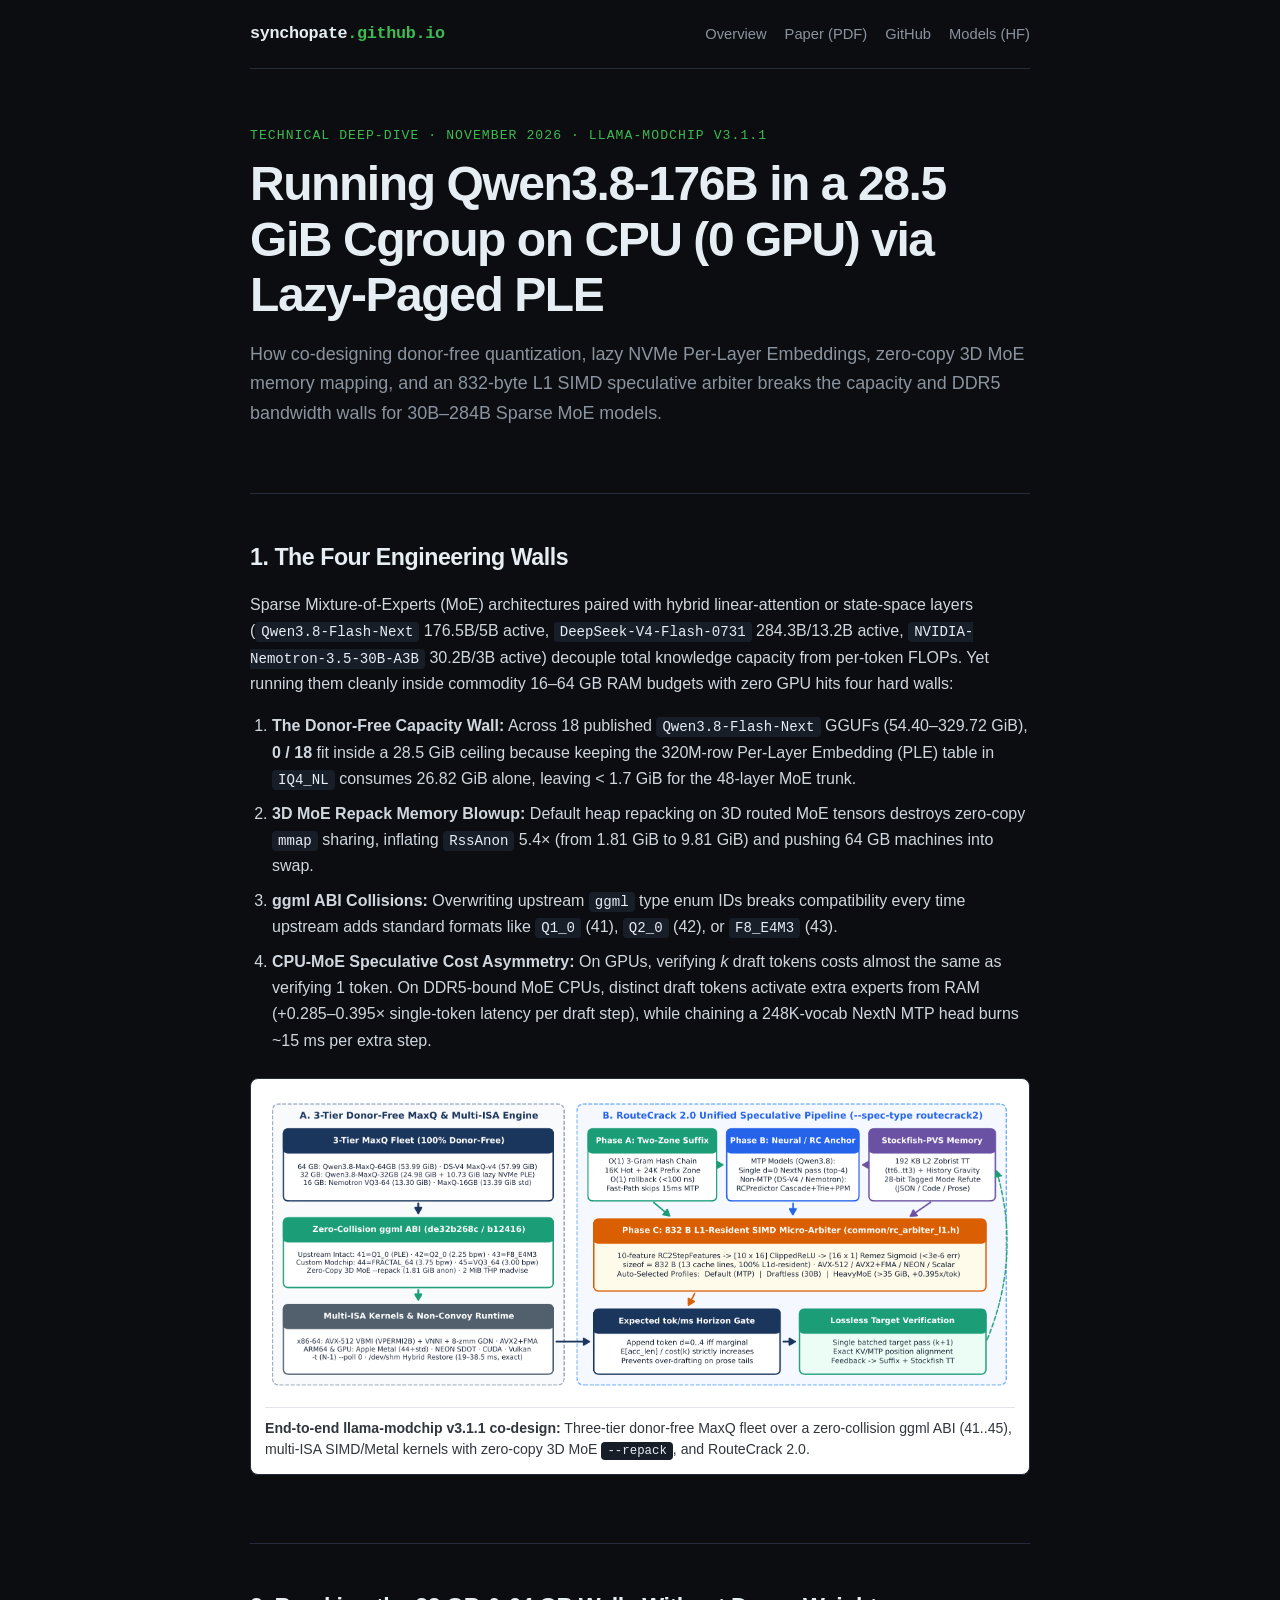
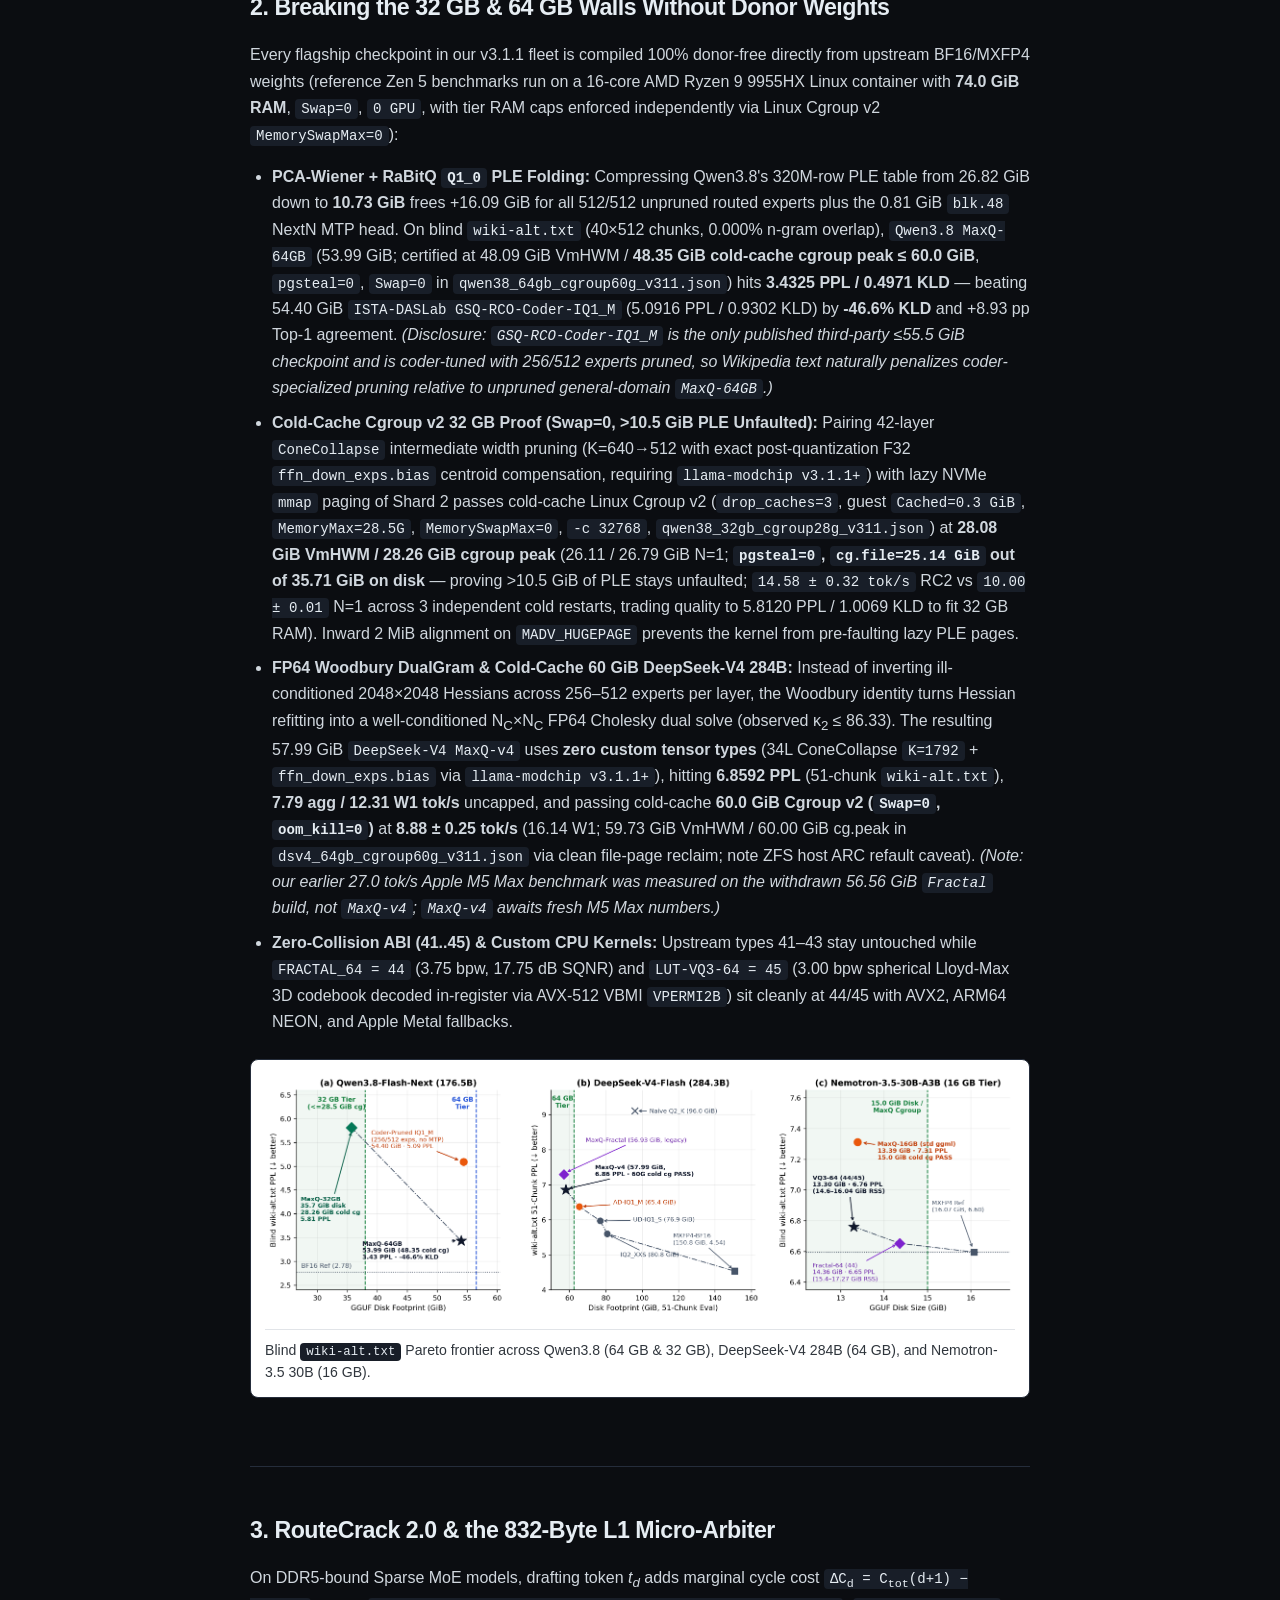
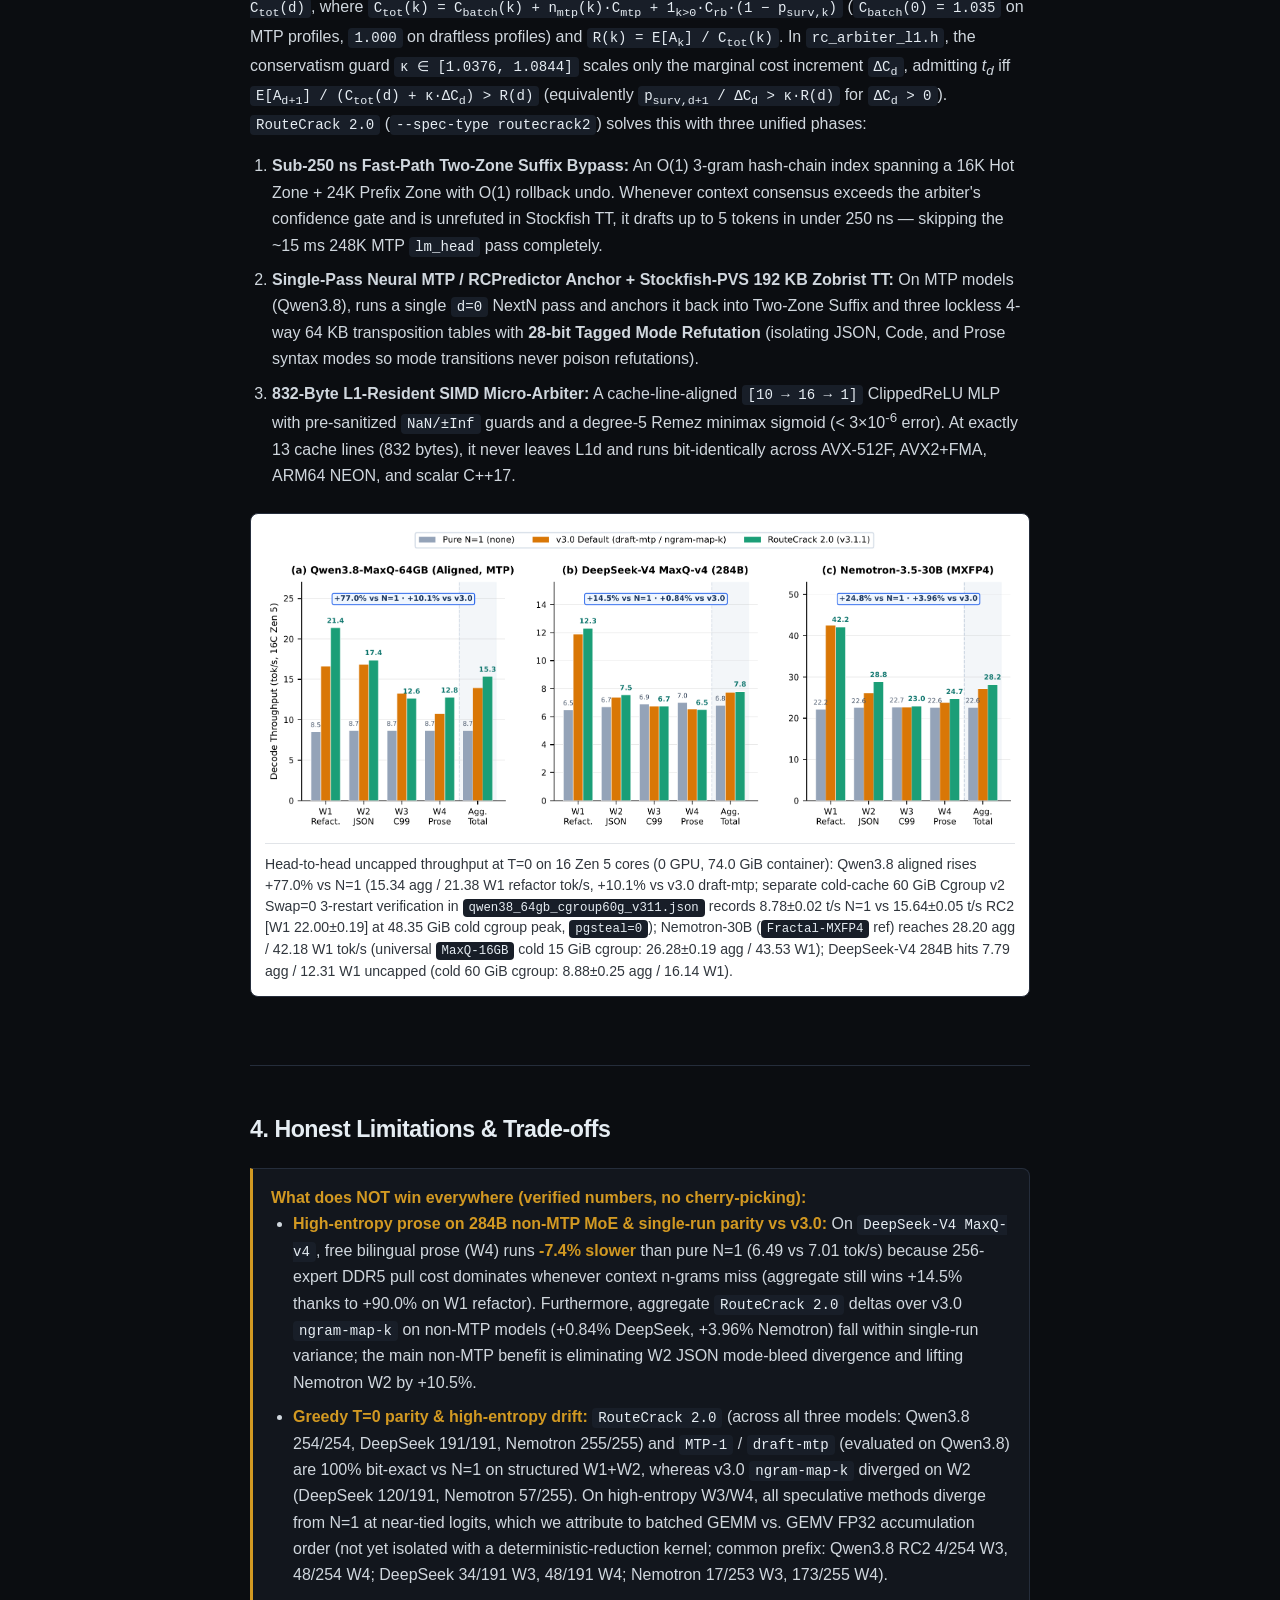
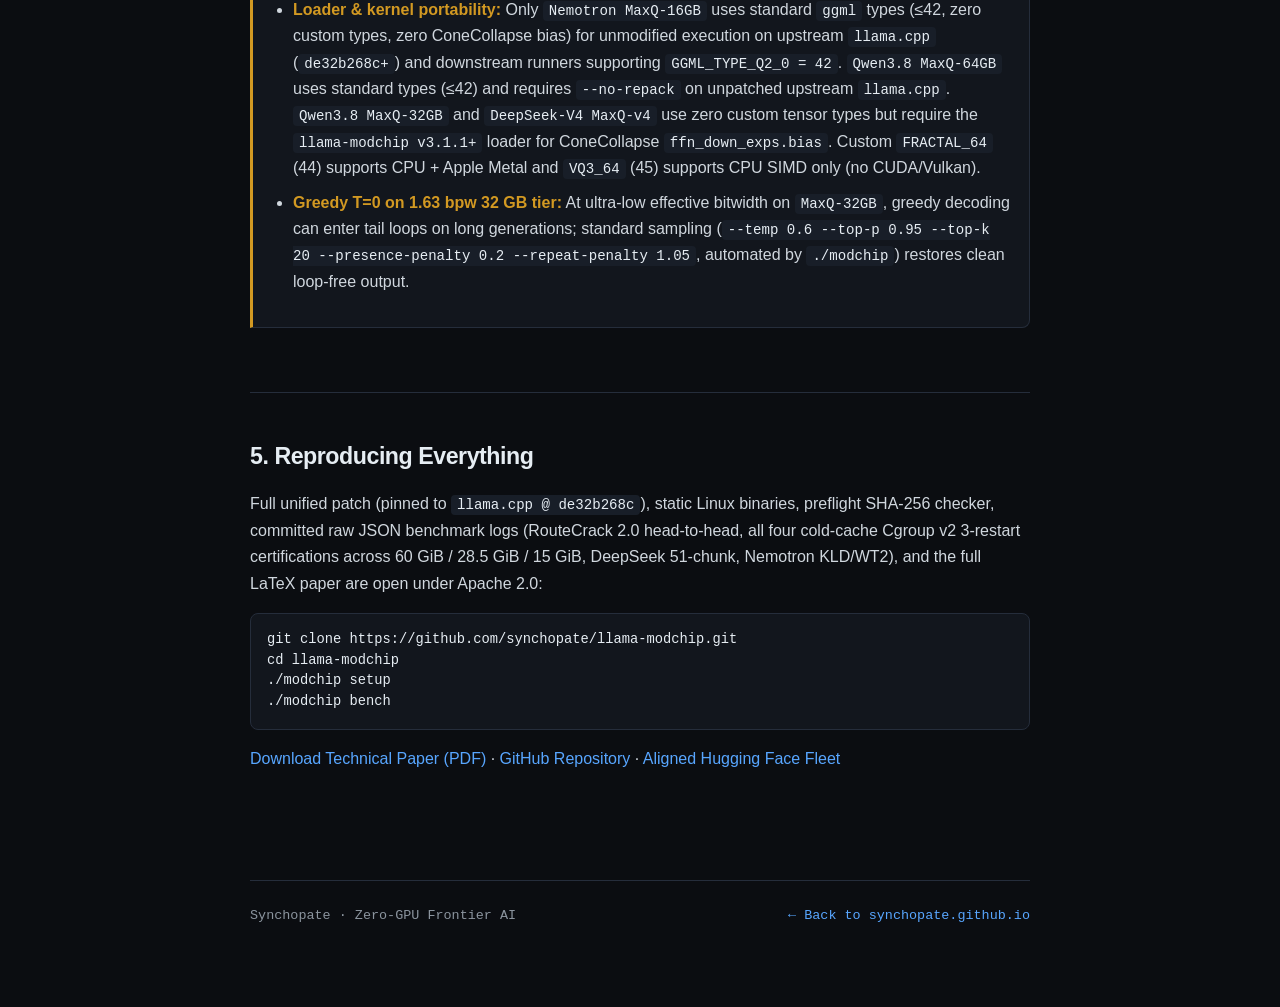
==== commit f1727f70: "v3.1.1: sync all 4 cold-cache Cgroup v2 certifications, exact Horizon Law, video provenance, 10-page" ====
--- a/posts/zero-gpu-frontier-ai/index.html
+++ b/posts/zero-gpu-frontier-ai/index.html
@@ -61,9 +61,9 @@
       <code>MemorySwapMax=0</code>):
     </p>
     <ul>
-      <li><strong>PCA-Wiener + RaBitQ <code>Q1_0</code> PLE Folding:</strong> Compressing Qwen3.8's 320M-row PLE table from 26.82 GiB down to <strong>10.73 GiB</strong> frees +16.09 GiB for all 512/512 unpruned routed experts plus the 0.81 GiB <code>blk.48</code> NextN MTP head. On blind <code>wiki-alt.txt</code> (40&times;512 chunks, 0.000% n-gram overlap), <code>Qwen3.8 MaxQ-64GB</code> (53.99 GiB, 45.08 GiB VmHWM, verified under a strict 60.0 GiB Cgroup v2 <code>Swap=0</code> limit) hits <strong>3.4325 PPL / 0.4971 KLD</strong> — beating 54.40 GiB <code>ISTA-DASLab GSQ-RCO-Coder-IQ1_M</code> (5.0916 PPL / 0.9302 KLD) by <strong>-46.6% KLD</strong> and +8.93 pp Top-1 agreement. <em>(Disclosure: <code>GSQ-RCO-Coder-IQ1_M</code> is the only published third-party &le;55.5 GiB checkpoint and is coder-tuned with 256/512 experts pruned, so Wikipedia text naturally penalizes coder-specialized pruning relative to unpruned general-domain <code>MaxQ-64GB</code>.)</em></li>
-      <li><strong>Cgroup v2 32 GB Proof (Swap=0):</strong> Pairing 42-layer <code>ConeCollapse</code> intermediate width pruning (K=640&rarr;512 with exact post-quantization F32 <code>ffn_down_exps.bias</code> centroid compensation, requiring <code>llama-modchip v3.1.1+</code>) with lazy NVMe <code>mmap</code> paging of Shard 2 keeps <code>Qwen3.8 MaxQ-32GB</code> at <strong>27.44 GiB peak VmHWM</strong> (26.91–27.44 GiB range) inside a strict 28.5 GiB Cgroup v2 cage (<code>MemorySwapMax=0</code>, trading perplexity to 5.8120 PPL / 1.0069 KLD to fit 32 GB RAM). Inward 2 MiB alignment on <code>MADV_HUGEPAGE</code> prevents the kernel from pre-faulting lazy PLE pages.</li>
-      <li><strong>FP64 Woodbury DualGram &amp; Standard-Type DeepSeek-V4 284B:</strong> Instead of inverting ill-conditioned 2048&times;2048 Hessians across 256–512 experts per layer, the Woodbury identity turns Hessian refitting into a well-conditioned N<sub>C</sub>&times;N<sub>C</sub> FP64 Cholesky dual solve (observed &kappa;<sub>2</sub> &le; 86.33). The resulting 57.99 GiB <code>DeepSeek-V4 MaxQ-v4</code> uses <strong>zero custom tensor types</strong> (34L ConeCollapse <code>K=1792</code> + <code>ffn_down_exps.bias</code> via <code>llama-modchip v3.1.1+</code>), hitting <strong>6.8592 PPL</strong> (51-chunk <code>wiki-alt.txt</code>) and <strong>7.79 agg / 12.31 W1 tok/s</strong> on 16C Zen 5 CPU. <em>(Note: our earlier 27.0 tok/s Apple M5 Max benchmark was measured on the withdrawn 56.56 GiB <code>Fractal</code> build, not <code>MaxQ-v4</code>; <code>MaxQ-v4</code> awaits fresh M5 Max numbers.)</em></li>
+      <li><strong>PCA-Wiener + RaBitQ <code>Q1_0</code> PLE Folding:</strong> Compressing Qwen3.8's 320M-row PLE table from 26.82 GiB down to <strong>10.73 GiB</strong> frees +16.09 GiB for all 512/512 unpruned routed experts plus the 0.81 GiB <code>blk.48</code> NextN MTP head. On blind <code>wiki-alt.txt</code> (40&times;512 chunks, 0.000% n-gram overlap), <code>Qwen3.8 MaxQ-64GB</code> (53.99 GiB; certified at 48.09 GiB VmHWM / <strong>48.35 GiB cold-cache cgroup peak &le; 60.0 GiB</strong>, <code>pgsteal=0</code>, <code>Swap=0</code> in <code>qwen38_64gb_cgroup60g_v311.json</code>) hits <strong>3.4325 PPL / 0.4971 KLD</strong> — beating 54.40 GiB <code>ISTA-DASLab GSQ-RCO-Coder-IQ1_M</code> (5.0916 PPL / 0.9302 KLD) by <strong>-46.6% KLD</strong> and +8.93 pp Top-1 agreement. <em>(Disclosure: <code>GSQ-RCO-Coder-IQ1_M</code> is the only published third-party &le;55.5 GiB checkpoint and is coder-tuned with 256/512 experts pruned, so Wikipedia text naturally penalizes coder-specialized pruning relative to unpruned general-domain <code>MaxQ-64GB</code>.)</em></li>
+      <li><strong>Cold-Cache Cgroup v2 32 GB Proof (Swap=0, &gt;10.5 GiB PLE Unfaulted):</strong> Pairing 42-layer <code>ConeCollapse</code> intermediate width pruning (K=640&rarr;512 with exact post-quantization F32 <code>ffn_down_exps.bias</code> centroid compensation, requiring <code>llama-modchip v3.1.1+</code>) with lazy NVMe <code>mmap</code> paging of Shard 2 passes cold-cache Linux Cgroup v2 (<code>drop_caches=3</code>, guest <code>Cached=0.3 GiB</code>, <code>MemoryMax=28.5G</code>, <code>MemorySwapMax=0</code>, <code>-c 32768</code>, <code>qwen38_32gb_cgroup28g_v311.json</code>) at <strong>28.08 GiB VmHWM / 28.26 GiB cgroup peak</strong> (26.11 / 26.79 GiB N=1; <strong><code>pgsteal=0</code>, <code>cg.file=25.14 GiB</code> out of 35.71 GiB on disk</strong> — proving &gt;10.5 GiB of PLE stays unfaulted; <code>14.58 &plusmn; 0.32 tok/s</code> RC2 vs <code>10.00 &plusmn; 0.01</code> N=1 across 3 independent cold restarts, trading quality to 5.8120 PPL / 1.0069 KLD to fit 32 GB RAM). Inward 2 MiB alignment on <code>MADV_HUGEPAGE</code> prevents the kernel from pre-faulting lazy PLE pages.</li>
+      <li><strong>FP64 Woodbury DualGram &amp; Cold-Cache 60 GiB DeepSeek-V4 284B:</strong> Instead of inverting ill-conditioned 2048&times;2048 Hessians across 256–512 experts per layer, the Woodbury identity turns Hessian refitting into a well-conditioned N<sub>C</sub>&times;N<sub>C</sub> FP64 Cholesky dual solve (observed &kappa;<sub>2</sub> &le; 86.33). The resulting 57.99 GiB <code>DeepSeek-V4 MaxQ-v4</code> uses <strong>zero custom tensor types</strong> (34L ConeCollapse <code>K=1792</code> + <code>ffn_down_exps.bias</code> via <code>llama-modchip v3.1.1+</code>), hitting <strong>6.8592 PPL</strong> (51-chunk <code>wiki-alt.txt</code>), <strong>7.79 agg / 12.31 W1 tok/s</strong> uncapped, and passing cold-cache <strong>60.0 GiB Cgroup v2 (<code>Swap=0</code>, <code>oom_kill=0</code>)</strong> at <strong>8.88 &plusmn; 0.25 tok/s</strong> (16.14 W1; 59.73 GiB VmHWM / 60.00 GiB cg.peak in <code>dsv4_64gb_cgroup60g_v311.json</code> via clean file-page reclaim; note ZFS host ARC refault caveat). <em>(Note: our earlier 27.0 tok/s Apple M5 Max benchmark was measured on the withdrawn 56.56 GiB <code>Fractal</code> build, not <code>MaxQ-v4</code>; <code>MaxQ-v4</code> awaits fresh M5 Max numbers.)</em></li>
       <li><strong>Zero-Collision ABI (41..45) &amp; Custom CPU Kernels:</strong> Upstream types 41–43 stay untouched while <code>FRACTAL_64 = 44</code> (3.75 bpw, 17.75 dB SQNR) and <code>LUT-VQ3-64 = 45</code> (3.00 bpw spherical Lloyd-Max 3D codebook decoded in-register via AVX-512 VBMI <code>VPERMI2B</code>) sit cleanly at 44/45 with AVX2, ARM64 NEON, and Apple Metal fallbacks.</li>
     </ul>
 
@@ -78,9 +78,15 @@
   <section>
     <h2>3. RouteCrack 2.0 &amp; the 832-Byte L1 Micro-Arbiter</h2>
     <p>
-      On DDR5-bound Sparse MoE models, drafting token <em>t<sub>d</sub></em> is profitable only when expected accepted yield
-      <code>R(d+1) &gt; &kappa; &middot; R(d)</code> under a conservatism guard (&kappa; &ge; 1.03), where
-      <code>R(k) = E[A<sub>k</sub>] / (C(k) + C<sub>draft</sub>)</code>.
+      On DDR5-bound Sparse MoE models, drafting token <em>t<sub>d</sub></em> adds marginal cycle cost
+      <code>&Delta;C<sub>d</sub> = C<sub>tot</sub>(d+1) &minus; C<sub>tot</sub>(d)</code>, where
+      <code>C<sub>tot</sub>(k) = C<sub>batch</sub>(k) + n<sub>mtp</sub>(k)&middot;C<sub>mtp</sub> + 1<sub>k&gt;0</sub>&middot;C<sub>rb</sub>&middot;(1 &minus; p<sub>surv,k</sub>)</code>
+      (<code>C<sub>batch</sub>(0) = 1.035</code> on MTP profiles, <code>1.000</code> on draftless profiles) and
+      <code>R(k) = E[A<sub>k</sub>] / C<sub>tot</sub>(k)</code>. In <code>rc_arbiter_l1.h</code>, the conservatism
+      guard <code>&kappa; &isin; [1.0376, 1.0844]</code> scales only the marginal cost increment <code>&Delta;C<sub>d</sub></code>,
+      admitting <em>t<sub>d</sub></em> iff
+      <code>E[A<sub>d+1</sub>] / (C<sub>tot</sub>(d) + &kappa;&middot;&Delta;C<sub>d</sub>) &gt; R(d)</code>
+      (equivalently <code>p<sub>surv,d+1</sub> / &Delta;C<sub>d</sub> &gt; &kappa;&middot;R(d)</code> for <code>&Delta;C<sub>d</sub> &gt; 0</code>).
       <code>RouteCrack 2.0</code> (<code>--spec-type routecrack2</code>) solves this with three unified phases:
     </p>
     <ol>
@@ -92,11 +98,13 @@
     <figure>
       <img src="../../assets/fig3_routecrack2_speedup.png" alt="RouteCrack 2.0 per-workload speedup">
       <figcaption>
-        Head-to-head throughput at T=0 on 16 Zen 5 cores (0 GPU, 74.0 GiB container): Qwen3.8 aligned rises +77.0% vs N=1
-        (15.34 agg / 21.38 W1 refactor tok/s, +10.1% vs v3.0 draft-mtp; 5-rep 60 GiB Cgroup v2 Swap=0 verification in
-        <code>qwen38_64gb_cgroup60g_v311.json</code> records 8.65&plusmn;0.07 t/s N=1 vs 14.54 cold rep-1 /
-        15.72&plusmn;0.89 t/s 5-rep persistent-TT RC2 at 46.89 GiB VmHWM); Nemotron-30B (<code>Fractal-MXFP4</code> ref)
-        reaches 28.20 agg / 42.18 W1 tok/s; DeepSeek-V4 284B hits 7.79 agg / 12.31 W1 tok/s.
+        Head-to-head uncapped throughput at T=0 on 16 Zen 5 cores (0 GPU, 74.0 GiB container): Qwen3.8 aligned rises +77.0% vs N=1
+        (15.34 agg / 21.38 W1 refactor tok/s, +10.1% vs v3.0 draft-mtp; separate cold-cache 60 GiB Cgroup v2 Swap=0 3-restart
+        verification in <code>qwen38_64gb_cgroup60g_v311.json</code> records 8.78&plusmn;0.02 t/s N=1 vs 15.64&plusmn;0.05 t/s
+        RC2 [W1 22.00&plusmn;0.19] at 48.35 GiB cold cgroup peak, <code>pgsteal=0</code>); Nemotron-30B
+        (<code>Fractal-MXFP4</code> ref) reaches 28.20 agg / 42.18 W1 tok/s (universal <code>MaxQ-16GB</code> cold 15 GiB
+        cgroup: 26.28&plusmn;0.19 agg / 43.53 W1); DeepSeek-V4 284B hits 7.79 agg / 12.31 W1 uncapped (cold 60 GiB cgroup:
+        8.88&plusmn;0.25 agg / 16.14 W1).
       </figcaption>
     </figure>
   </section>
@@ -107,8 +115,8 @@
       <strong>What does NOT win everywhere (verified numbers, no cherry-picking):</strong>
       <ul>
         <li><strong>High-entropy prose on 284B non-MTP MoE &amp; single-run parity vs v3.0:</strong> On <code>DeepSeek-V4 MaxQ-v4</code>, free bilingual prose (W4) runs <strong>-7.4% slower</strong> than pure N=1 (6.49 vs 7.01 tok/s) because 256-expert DDR5 pull cost dominates whenever context n-grams miss (aggregate still wins +14.5% thanks to +90.0% on W1 refactor). Furthermore, aggregate <code>RouteCrack 2.0</code> deltas over v3.0 <code>ngram-map-k</code> on non-MTP models (+0.84% DeepSeek, +3.96% Nemotron) fall within single-run variance; the main non-MTP benefit is eliminating W2 JSON mode-bleed divergence and lifting Nemotron W2 by +10.5%.</li>
-        <li><strong>Greedy T=0 batch-FP drift on high-entropy workloads:</strong> All speculative methods (including upstream <code>MTP-1</code> and <code>draft-mtp</code>) are 100% bit-exact vs N=1 on structured W1+W2 (Qwen3.8 254/254, DeepSeek 191/191, Nemotron 255/255), but exhibit batch-GEMM vs GEMV FP32 rounding drift at near-tied logits on high-entropy W3/W4 (common prefix: Qwen3.8 RC2 4/254 W3, 48/254 W4; DeepSeek 34/191 W3, 48/191 W4; Nemotron 17/253 W3, 173/255 W4).</li>
-        <li><strong>Loader &amp; kernel portability:</strong> Only <code>Nemotron MaxQ-16GB</code> is verified unmodified on stock Ollama / LM Studio / upstream <code>llama.cpp</code>. <code>Qwen3.8 MaxQ-64GB</code> uses standard types (&le;42) and requires <code>--no-repack</code> on unpatched upstream <code>llama.cpp</code>. <code>Qwen3.8 MaxQ-32GB</code> and <code>DeepSeek-V4 MaxQ-v4</code> use zero custom tensor types but require the <code>llama-modchip v3.1.1+</code> loader for ConeCollapse <code>ffn_down_exps.bias</code>. Custom <code>FRACTAL_64</code> (44) supports CPU + Apple Metal and <code>VQ3_64</code> (45) supports CPU SIMD only (no CUDA/Vulkan).</li>
+        <li><strong>Greedy T=0 parity &amp; high-entropy drift:</strong> <code>RouteCrack 2.0</code> (across all three models: Qwen3.8 254/254, DeepSeek 191/191, Nemotron 255/255) and <code>MTP-1</code> / <code>draft-mtp</code> (evaluated on Qwen3.8) are 100% bit-exact vs N=1 on structured W1+W2, whereas v3.0 <code>ngram-map-k</code> diverged on W2 (DeepSeek 120/191, Nemotron 57/255). On high-entropy W3/W4, all speculative methods diverge from N=1 at near-tied logits, which we attribute to batched GEMM vs. GEMV FP32 accumulation order (not yet isolated with a deterministic-reduction kernel; common prefix: Qwen3.8 RC2 4/254 W3, 48/254 W4; DeepSeek 34/191 W3, 48/191 W4; Nemotron 17/253 W3, 173/255 W4).</li>
+        <li><strong>Loader &amp; kernel portability:</strong> Only <code>Nemotron MaxQ-16GB</code> uses standard <code>ggml</code> types (&le;42, zero custom types, zero ConeCollapse bias) for unmodified execution on upstream <code>llama.cpp</code> (<code>de32b268c+</code>) and downstream runners supporting <code>GGML_TYPE_Q2_0 = 42</code>. <code>Qwen3.8 MaxQ-64GB</code> uses standard types (&le;42) and requires <code>--no-repack</code> on unpatched upstream <code>llama.cpp</code>. <code>Qwen3.8 MaxQ-32GB</code> and <code>DeepSeek-V4 MaxQ-v4</code> use zero custom tensor types but require the <code>llama-modchip v3.1.1+</code> loader for ConeCollapse <code>ffn_down_exps.bias</code>. Custom <code>FRACTAL_64</code> (44) supports CPU + Apple Metal and <code>VQ3_64</code> (45) supports CPU SIMD only (no CUDA/Vulkan).</li>
         <li><strong>Greedy T=0 on 1.63 bpw 32 GB tier:</strong> At ultra-low effective bitwidth on <code>MaxQ-32GB</code>, greedy decoding can enter tail loops on long generations; standard sampling (<code>--temp 0.6 --top-p 0.95 --top-k 20 --presence-penalty 0.2 --repeat-penalty 1.05</code>, automated by <code>./modchip</code>) restores clean loop-free output.</li>
       </ul>
     </div>
@@ -118,8 +126,9 @@
     <h2>5. Reproducing Everything</h2>
     <p>
       Full unified patch (pinned to <code>llama.cpp @ de32b268c</code>), static Linux binaries, preflight SHA-256
-      checker, committed raw JSON benchmark logs (RouteCrack 2.0, 60 GiB Cgroup v2 variance, DeepSeek 51-chunk, Nemotron
-      KLD/WT2), and the full LaTeX paper are open under Apache 2.0:
+      checker, committed raw JSON benchmark logs (RouteCrack 2.0 head-to-head, all four cold-cache Cgroup v2 3-restart
+      certifications across 60 GiB / 28.5 GiB / 15 GiB, DeepSeek 51-chunk, Nemotron KLD/WT2), and the full LaTeX paper
+      are open under Apache 2.0:
     </p>
 <pre><code>git clone https://github.com/synchopate/llama-modchip.git
 cd llama-modchip
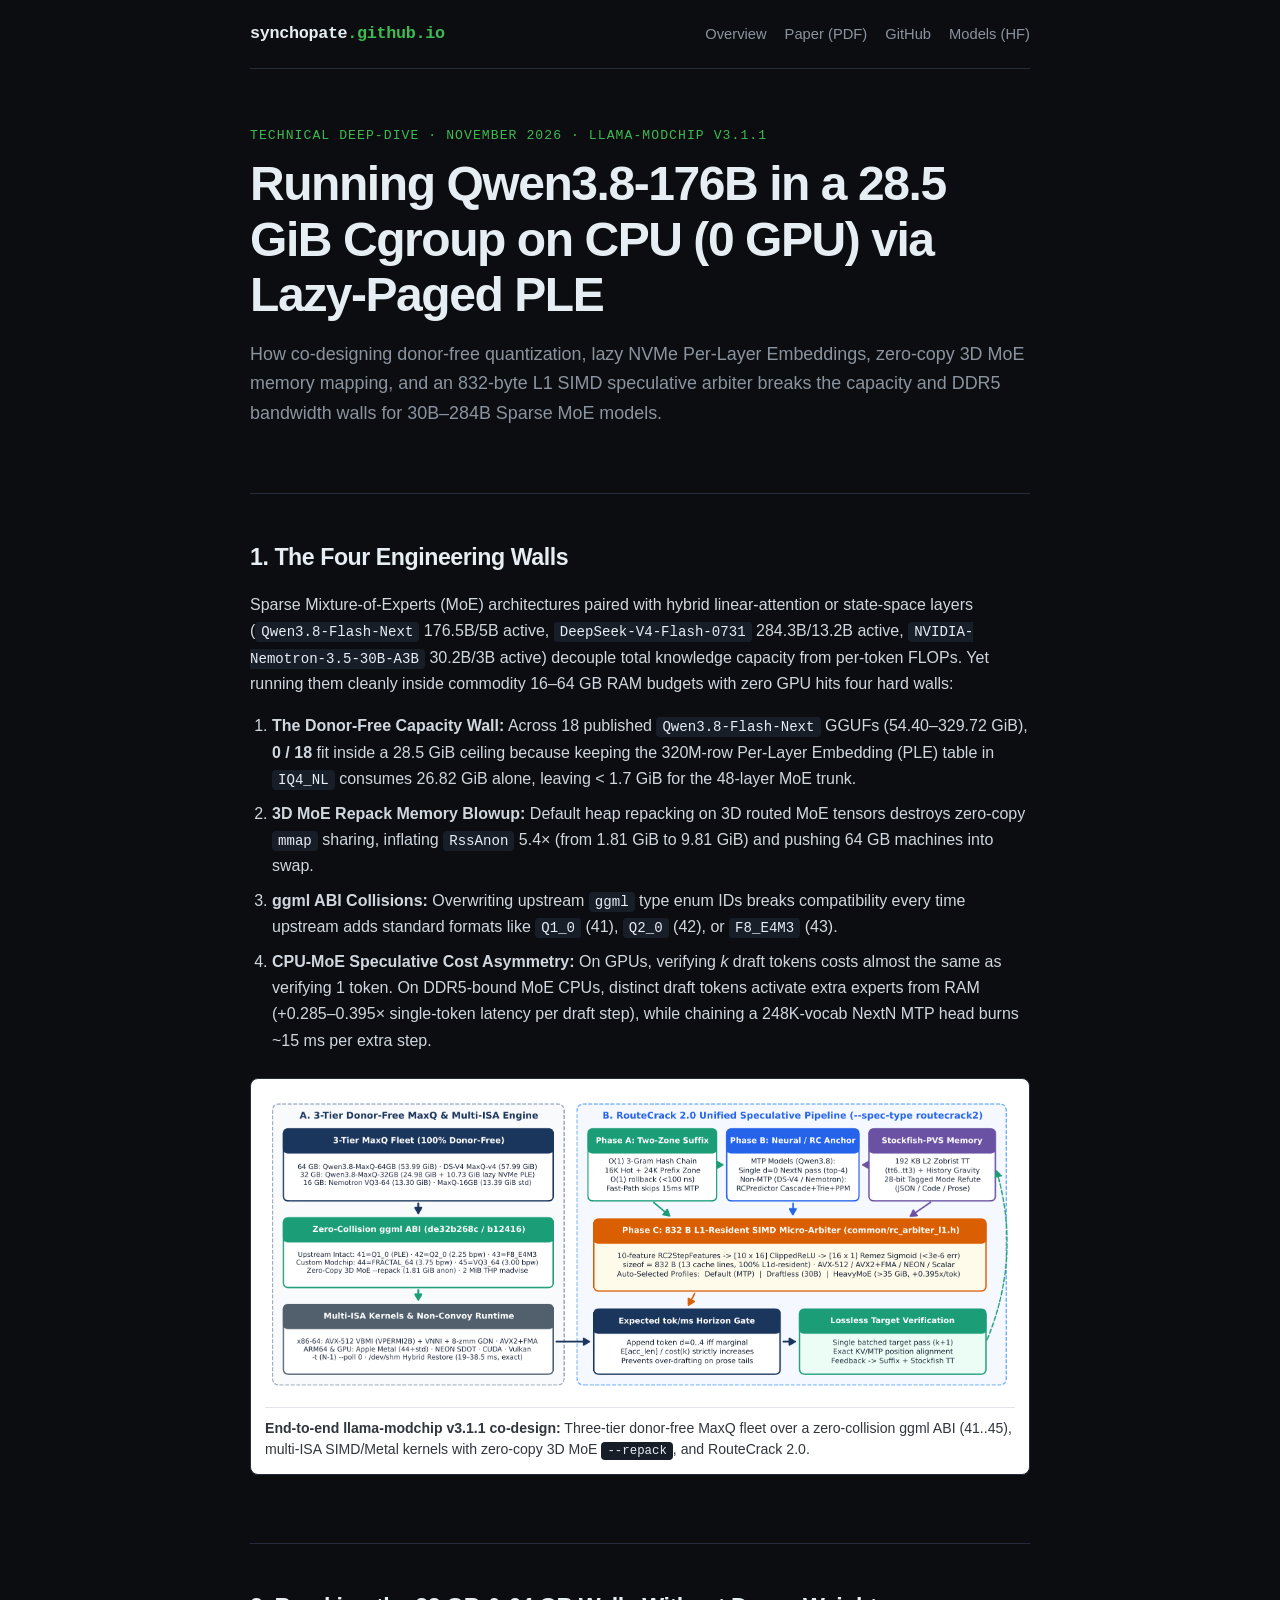
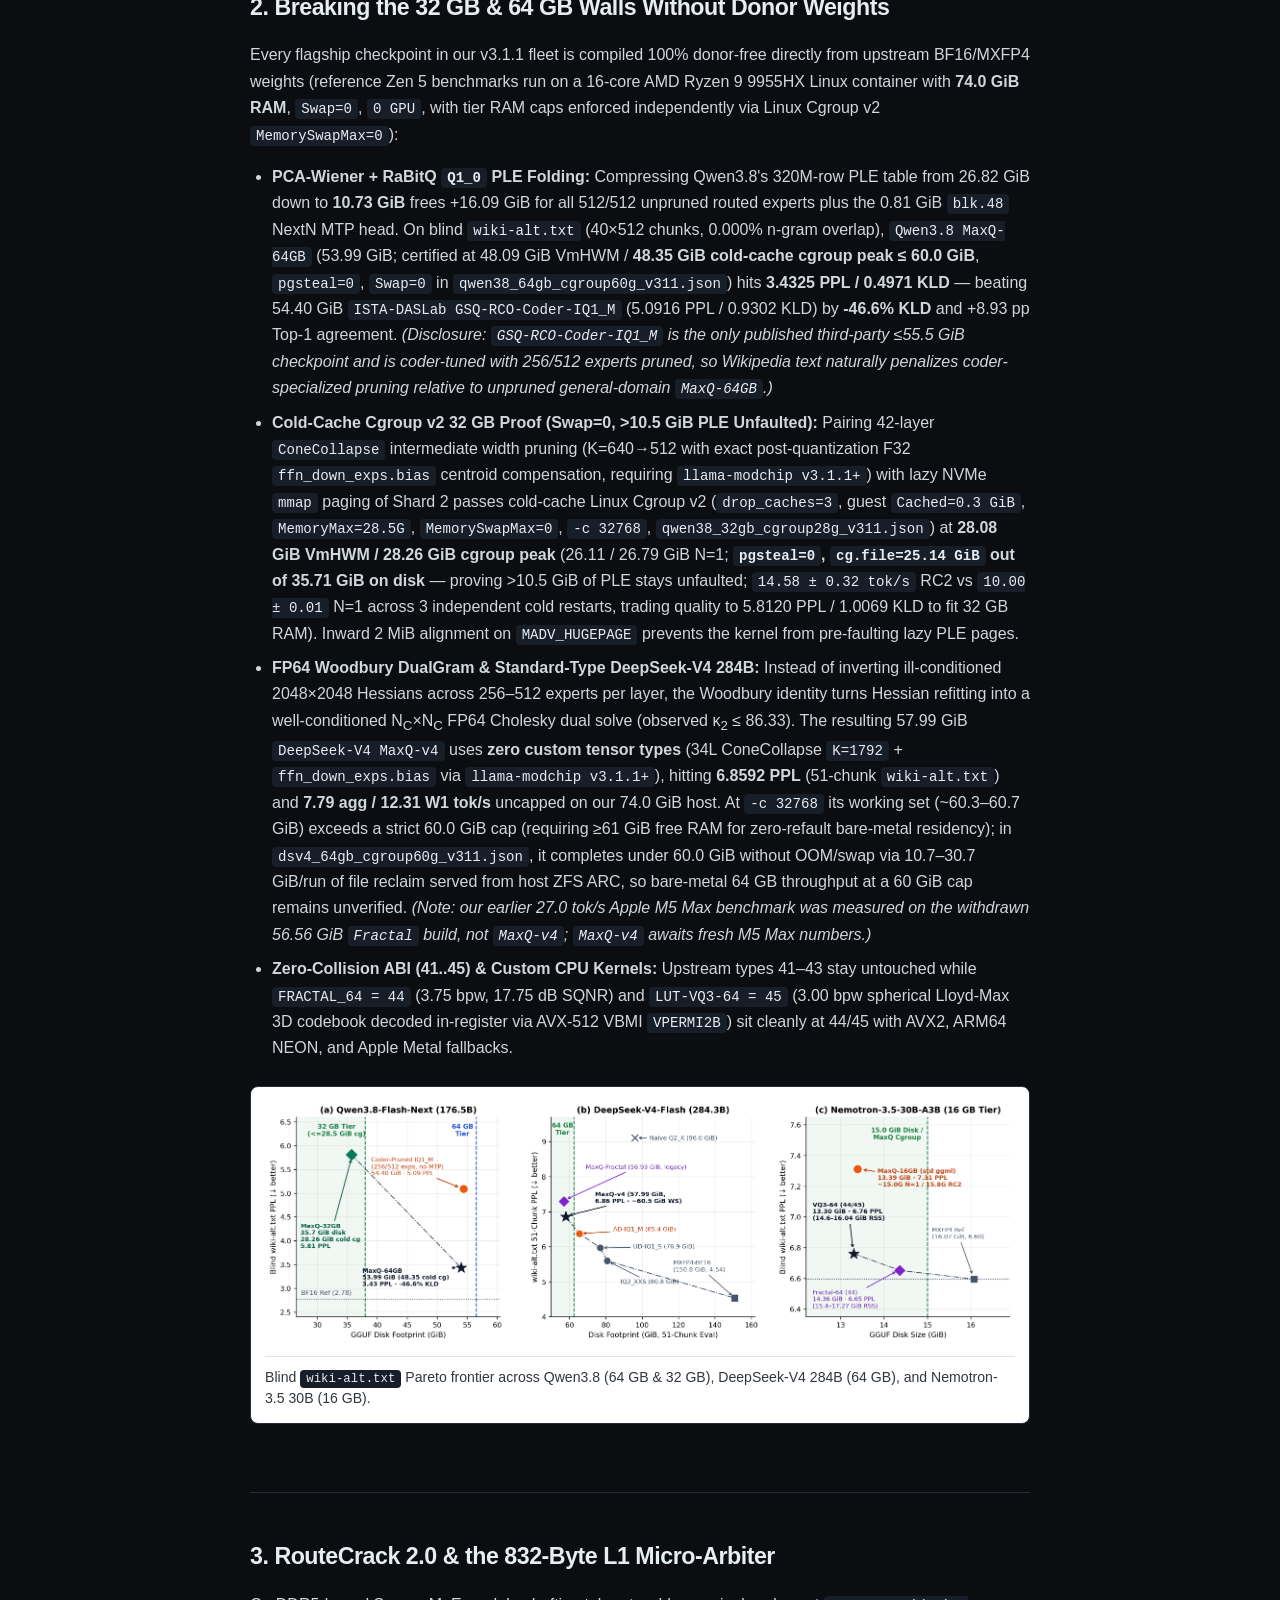
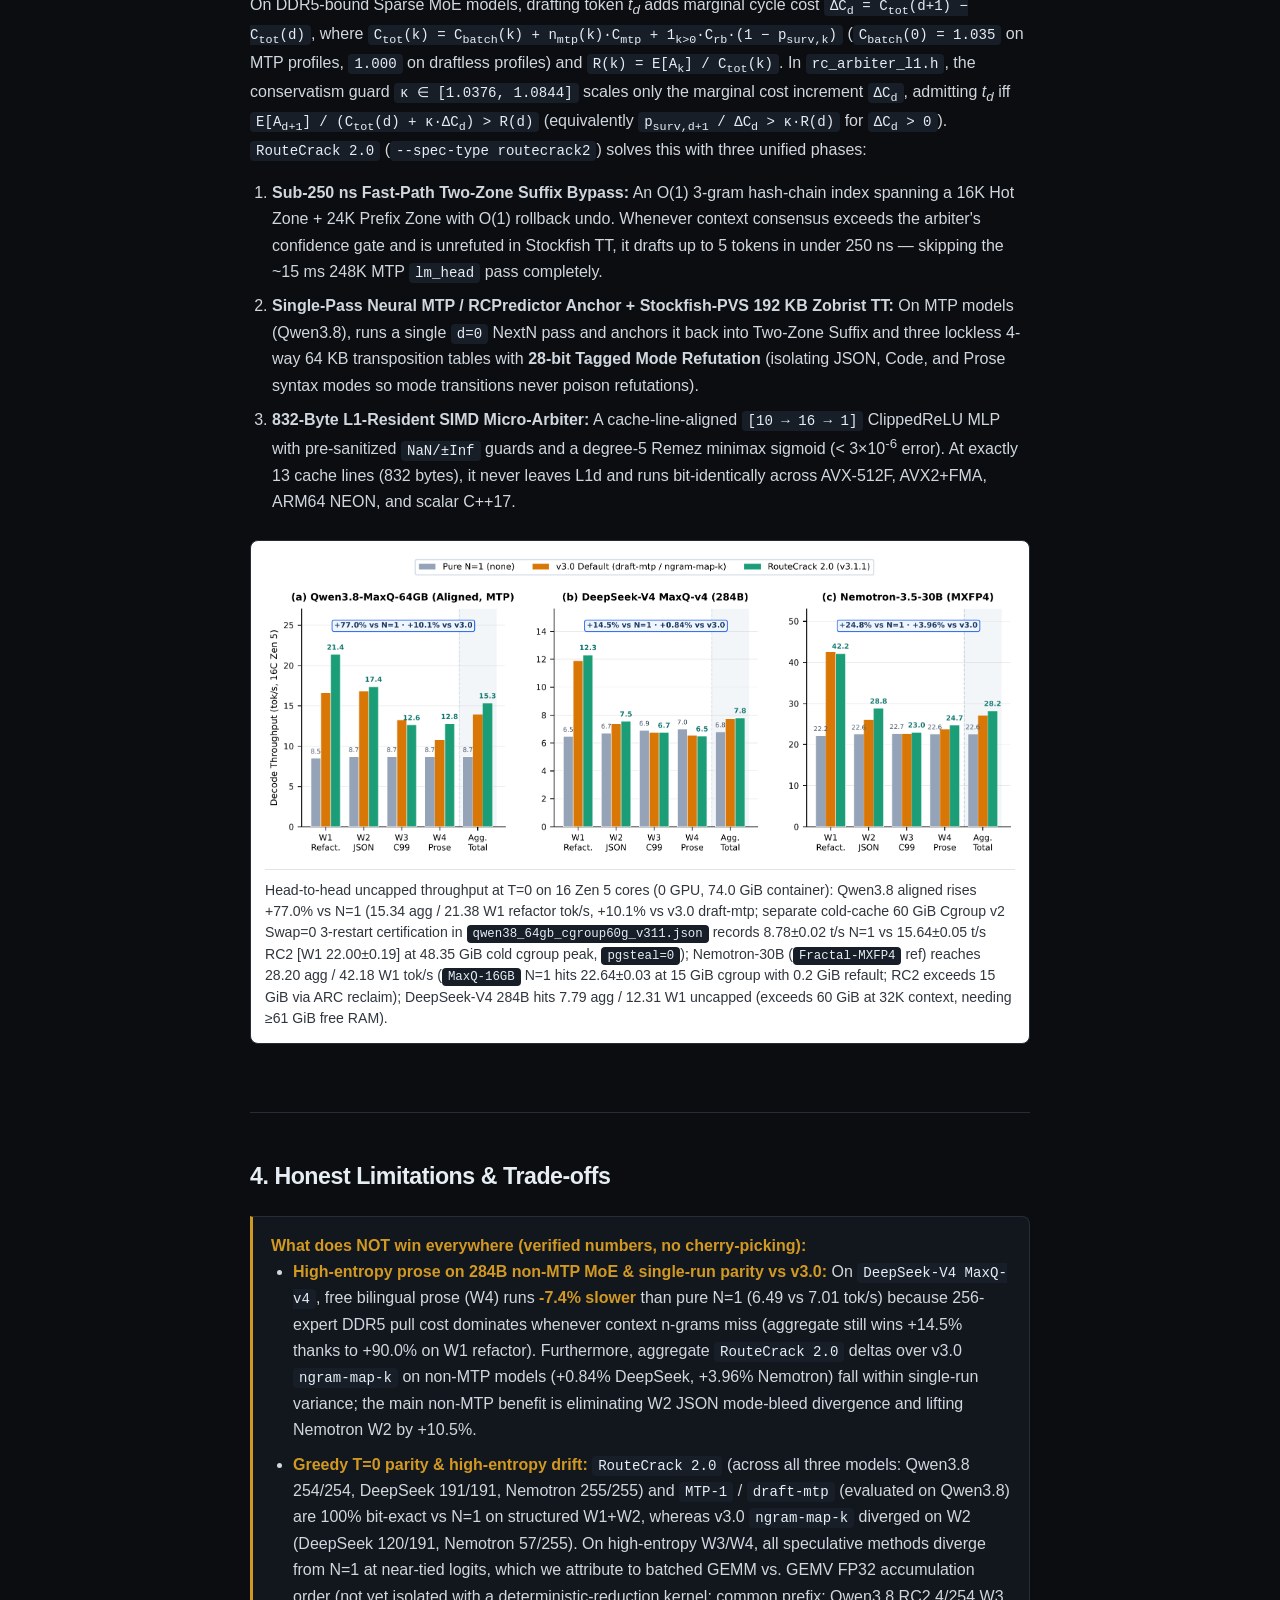
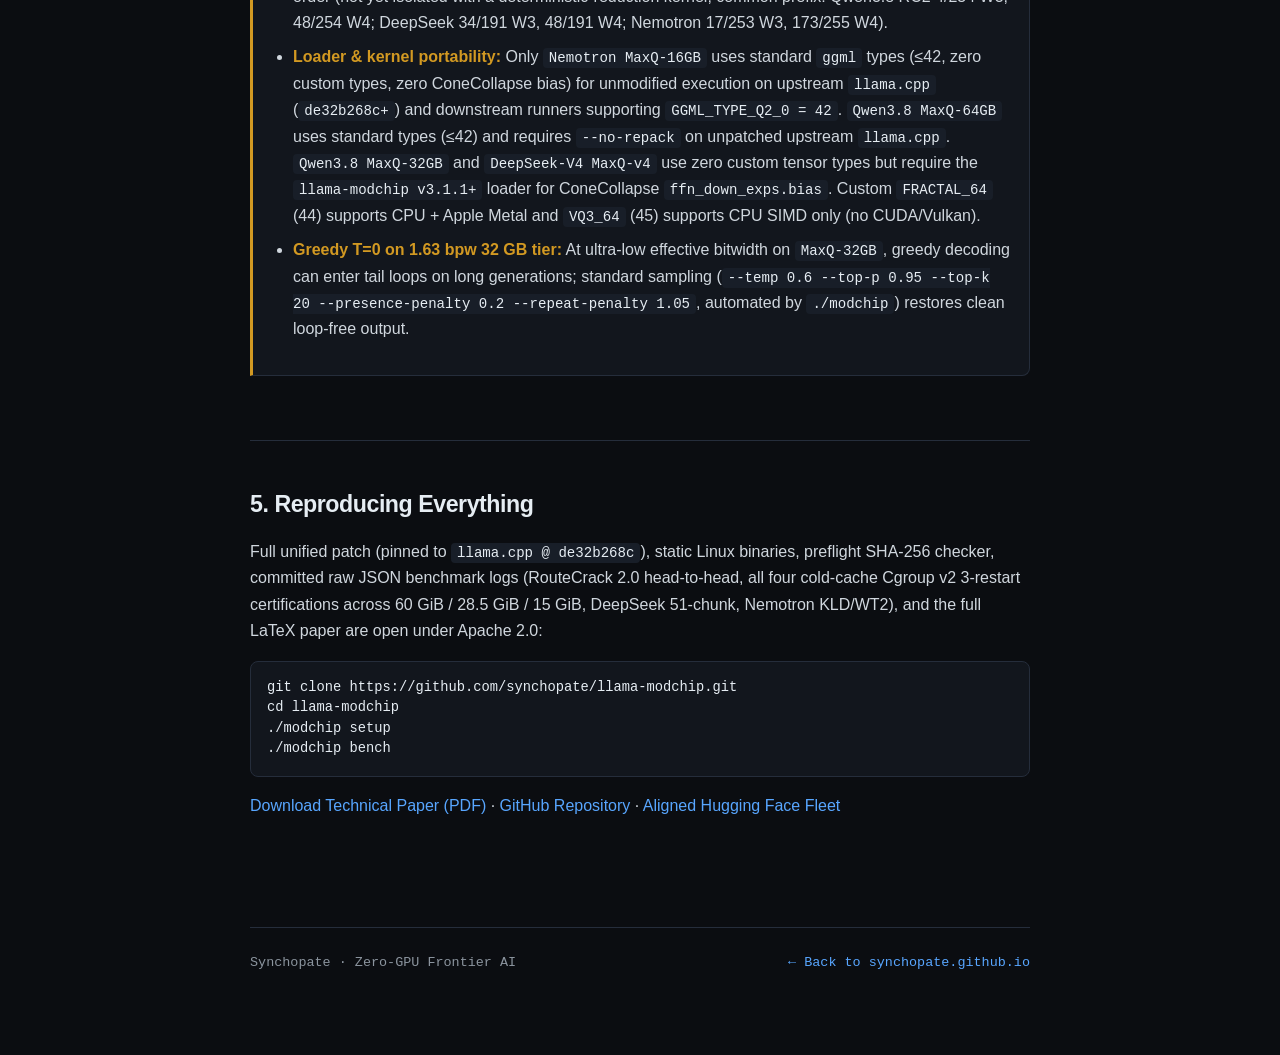
==== commit 87b8eb8b: "v3.1.1 Round-4 audit remediation: honest P1-A cgroup scope, updated Fig 2, PDF parity, video Flags (" ====
--- a/posts/zero-gpu-frontier-ai/index.html
+++ b/posts/zero-gpu-frontier-ai/index.html
@@ -63,7 +63,7 @@
     <ul>
       <li><strong>PCA-Wiener + RaBitQ <code>Q1_0</code> PLE Folding:</strong> Compressing Qwen3.8's 320M-row PLE table from 26.82 GiB down to <strong>10.73 GiB</strong> frees +16.09 GiB for all 512/512 unpruned routed experts plus the 0.81 GiB <code>blk.48</code> NextN MTP head. On blind <code>wiki-alt.txt</code> (40&times;512 chunks, 0.000% n-gram overlap), <code>Qwen3.8 MaxQ-64GB</code> (53.99 GiB; certified at 48.09 GiB VmHWM / <strong>48.35 GiB cold-cache cgroup peak &le; 60.0 GiB</strong>, <code>pgsteal=0</code>, <code>Swap=0</code> in <code>qwen38_64gb_cgroup60g_v311.json</code>) hits <strong>3.4325 PPL / 0.4971 KLD</strong> — beating 54.40 GiB <code>ISTA-DASLab GSQ-RCO-Coder-IQ1_M</code> (5.0916 PPL / 0.9302 KLD) by <strong>-46.6% KLD</strong> and +8.93 pp Top-1 agreement. <em>(Disclosure: <code>GSQ-RCO-Coder-IQ1_M</code> is the only published third-party &le;55.5 GiB checkpoint and is coder-tuned with 256/512 experts pruned, so Wikipedia text naturally penalizes coder-specialized pruning relative to unpruned general-domain <code>MaxQ-64GB</code>.)</em></li>
       <li><strong>Cold-Cache Cgroup v2 32 GB Proof (Swap=0, &gt;10.5 GiB PLE Unfaulted):</strong> Pairing 42-layer <code>ConeCollapse</code> intermediate width pruning (K=640&rarr;512 with exact post-quantization F32 <code>ffn_down_exps.bias</code> centroid compensation, requiring <code>llama-modchip v3.1.1+</code>) with lazy NVMe <code>mmap</code> paging of Shard 2 passes cold-cache Linux Cgroup v2 (<code>drop_caches=3</code>, guest <code>Cached=0.3 GiB</code>, <code>MemoryMax=28.5G</code>, <code>MemorySwapMax=0</code>, <code>-c 32768</code>, <code>qwen38_32gb_cgroup28g_v311.json</code>) at <strong>28.08 GiB VmHWM / 28.26 GiB cgroup peak</strong> (26.11 / 26.79 GiB N=1; <strong><code>pgsteal=0</code>, <code>cg.file=25.14 GiB</code> out of 35.71 GiB on disk</strong> — proving &gt;10.5 GiB of PLE stays unfaulted; <code>14.58 &plusmn; 0.32 tok/s</code> RC2 vs <code>10.00 &plusmn; 0.01</code> N=1 across 3 independent cold restarts, trading quality to 5.8120 PPL / 1.0069 KLD to fit 32 GB RAM). Inward 2 MiB alignment on <code>MADV_HUGEPAGE</code> prevents the kernel from pre-faulting lazy PLE pages.</li>
-      <li><strong>FP64 Woodbury DualGram &amp; Cold-Cache 60 GiB DeepSeek-V4 284B:</strong> Instead of inverting ill-conditioned 2048&times;2048 Hessians across 256–512 experts per layer, the Woodbury identity turns Hessian refitting into a well-conditioned N<sub>C</sub>&times;N<sub>C</sub> FP64 Cholesky dual solve (observed &kappa;<sub>2</sub> &le; 86.33). The resulting 57.99 GiB <code>DeepSeek-V4 MaxQ-v4</code> uses <strong>zero custom tensor types</strong> (34L ConeCollapse <code>K=1792</code> + <code>ffn_down_exps.bias</code> via <code>llama-modchip v3.1.1+</code>), hitting <strong>6.8592 PPL</strong> (51-chunk <code>wiki-alt.txt</code>), <strong>7.79 agg / 12.31 W1 tok/s</strong> uncapped, and passing cold-cache <strong>60.0 GiB Cgroup v2 (<code>Swap=0</code>, <code>oom_kill=0</code>)</strong> at <strong>8.88 &plusmn; 0.25 tok/s</strong> (16.14 W1; 59.73 GiB VmHWM / 60.00 GiB cg.peak in <code>dsv4_64gb_cgroup60g_v311.json</code> via clean file-page reclaim; note ZFS host ARC refault caveat). <em>(Note: our earlier 27.0 tok/s Apple M5 Max benchmark was measured on the withdrawn 56.56 GiB <code>Fractal</code> build, not <code>MaxQ-v4</code>; <code>MaxQ-v4</code> awaits fresh M5 Max numbers.)</em></li>
+      <li><strong>FP64 Woodbury DualGram &amp; Standard-Type DeepSeek-V4 284B:</strong> Instead of inverting ill-conditioned 2048&times;2048 Hessians across 256–512 experts per layer, the Woodbury identity turns Hessian refitting into a well-conditioned N<sub>C</sub>&times;N<sub>C</sub> FP64 Cholesky dual solve (observed &kappa;<sub>2</sub> &le; 86.33). The resulting 57.99 GiB <code>DeepSeek-V4 MaxQ-v4</code> uses <strong>zero custom tensor types</strong> (34L ConeCollapse <code>K=1792</code> + <code>ffn_down_exps.bias</code> via <code>llama-modchip v3.1.1+</code>), hitting <strong>6.8592 PPL</strong> (51-chunk <code>wiki-alt.txt</code>) and <strong>7.79 agg / 12.31 W1 tok/s</strong> uncapped on our 74.0 GiB host. At <code>-c 32768</code> its working set (~60.3–60.7 GiB) exceeds a strict 60.0 GiB cap (requiring &ge;61 GiB free RAM for zero-refault bare-metal residency); in <code>dsv4_64gb_cgroup60g_v311.json</code>, it completes under 60.0 GiB without OOM/swap via 10.7–30.7 GiB/run of file reclaim served from host ZFS ARC, so bare-metal 64 GB throughput at a 60 GiB cap remains unverified. <em>(Note: our earlier 27.0 tok/s Apple M5 Max benchmark was measured on the withdrawn 56.56 GiB <code>Fractal</code> build, not <code>MaxQ-v4</code>; <code>MaxQ-v4</code> awaits fresh M5 Max numbers.)</em></li>
       <li><strong>Zero-Collision ABI (41..45) &amp; Custom CPU Kernels:</strong> Upstream types 41–43 stay untouched while <code>FRACTAL_64 = 44</code> (3.75 bpw, 17.75 dB SQNR) and <code>LUT-VQ3-64 = 45</code> (3.00 bpw spherical Lloyd-Max 3D codebook decoded in-register via AVX-512 VBMI <code>VPERMI2B</code>) sit cleanly at 44/45 with AVX2, ARM64 NEON, and Apple Metal fallbacks.</li>
     </ul>
 
@@ -100,11 +100,11 @@
       <figcaption>
         Head-to-head uncapped throughput at T=0 on 16 Zen 5 cores (0 GPU, 74.0 GiB container): Qwen3.8 aligned rises +77.0% vs N=1
         (15.34 agg / 21.38 W1 refactor tok/s, +10.1% vs v3.0 draft-mtp; separate cold-cache 60 GiB Cgroup v2 Swap=0 3-restart
-        verification in <code>qwen38_64gb_cgroup60g_v311.json</code> records 8.78&plusmn;0.02 t/s N=1 vs 15.64&plusmn;0.05 t/s
+        certification in <code>qwen38_64gb_cgroup60g_v311.json</code> records 8.78&plusmn;0.02 t/s N=1 vs 15.64&plusmn;0.05 t/s
         RC2 [W1 22.00&plusmn;0.19] at 48.35 GiB cold cgroup peak, <code>pgsteal=0</code>); Nemotron-30B
-        (<code>Fractal-MXFP4</code> ref) reaches 28.20 agg / 42.18 W1 tok/s (universal <code>MaxQ-16GB</code> cold 15 GiB
-        cgroup: 26.28&plusmn;0.19 agg / 43.53 W1); DeepSeek-V4 284B hits 7.79 agg / 12.31 W1 uncapped (cold 60 GiB cgroup:
-        8.88&plusmn;0.25 agg / 16.14 W1).
+        (<code>Fractal-MXFP4</code> ref) reaches 28.20 agg / 42.18 W1 tok/s (<code>MaxQ-16GB</code> N=1 hits 22.64&plusmn;0.03
+        at 15 GiB cgroup with 0.2 GiB refault; RC2 exceeds 15 GiB via ARC reclaim); DeepSeek-V4 284B hits 7.79 agg / 12.31 W1
+        uncapped (exceeds 60 GiB at 32K context, needing &ge;61 GiB free RAM).
       </figcaption>
     </figure>
   </section>
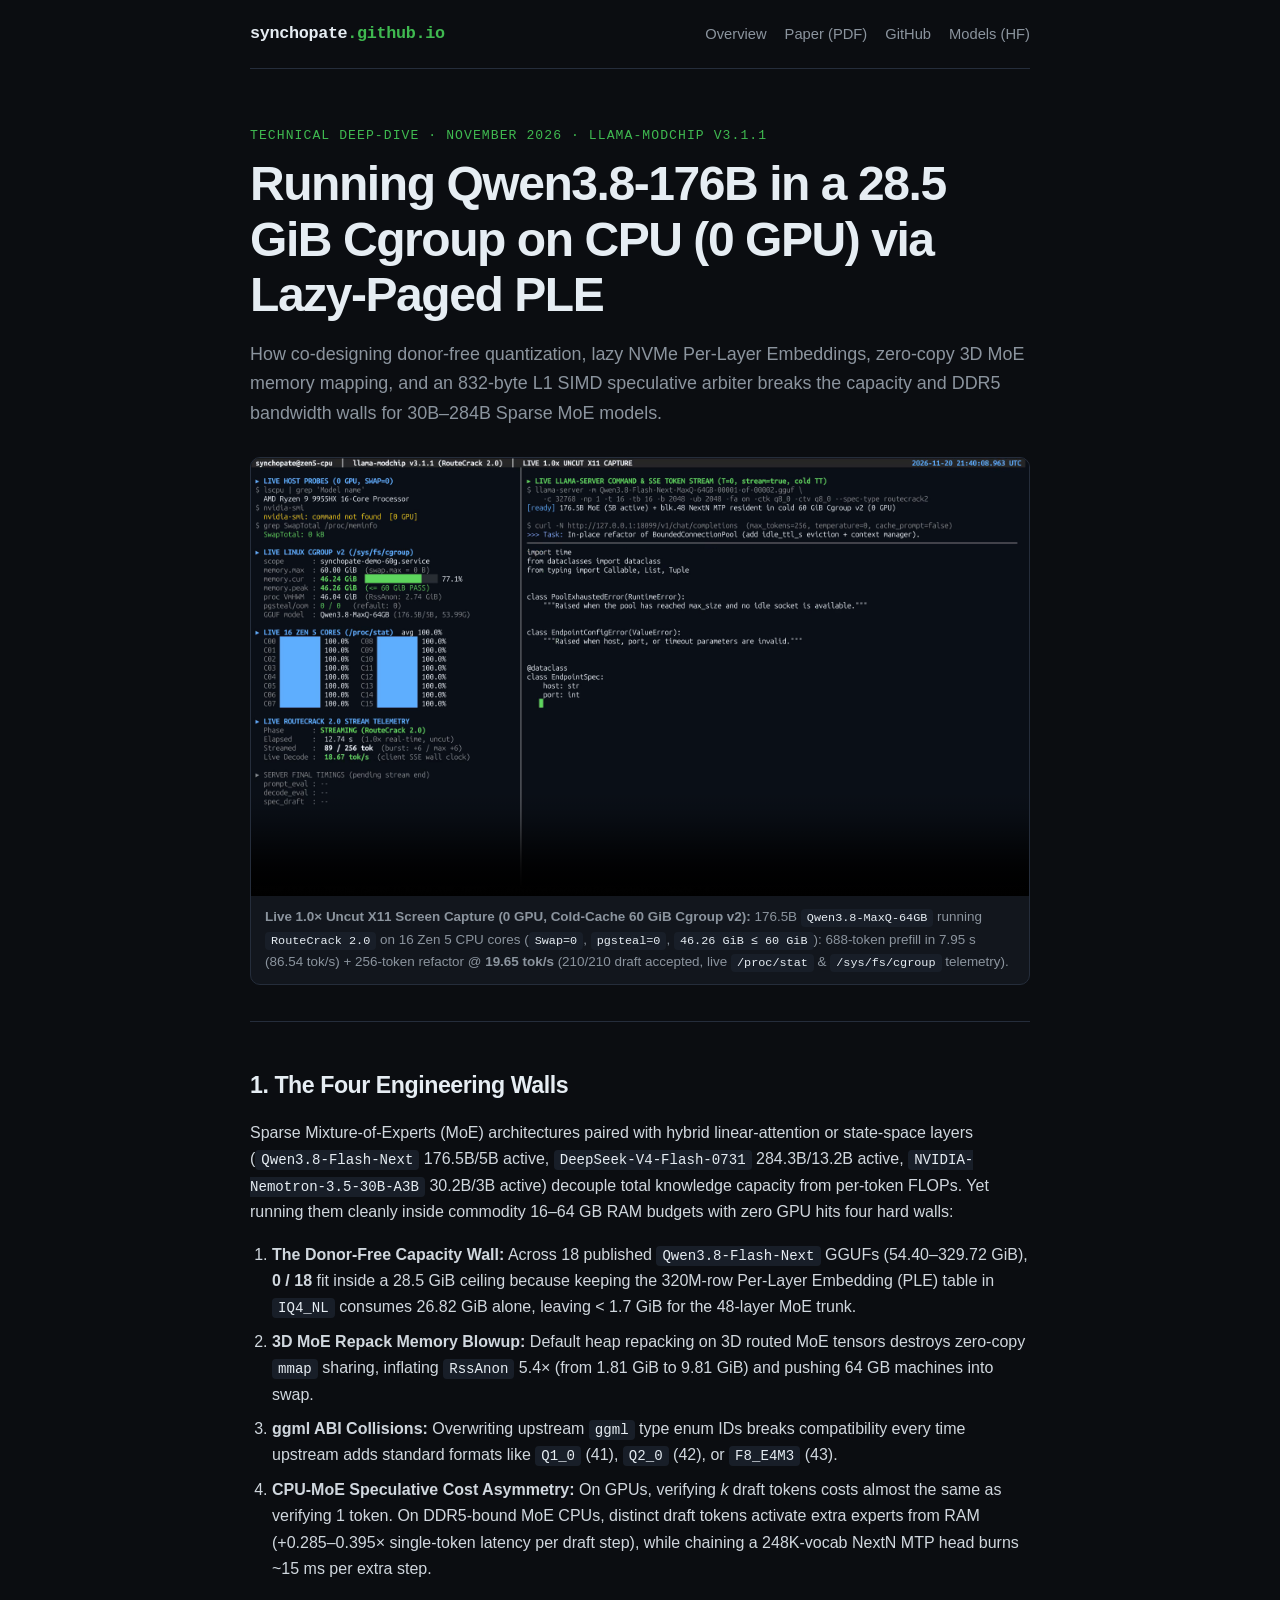
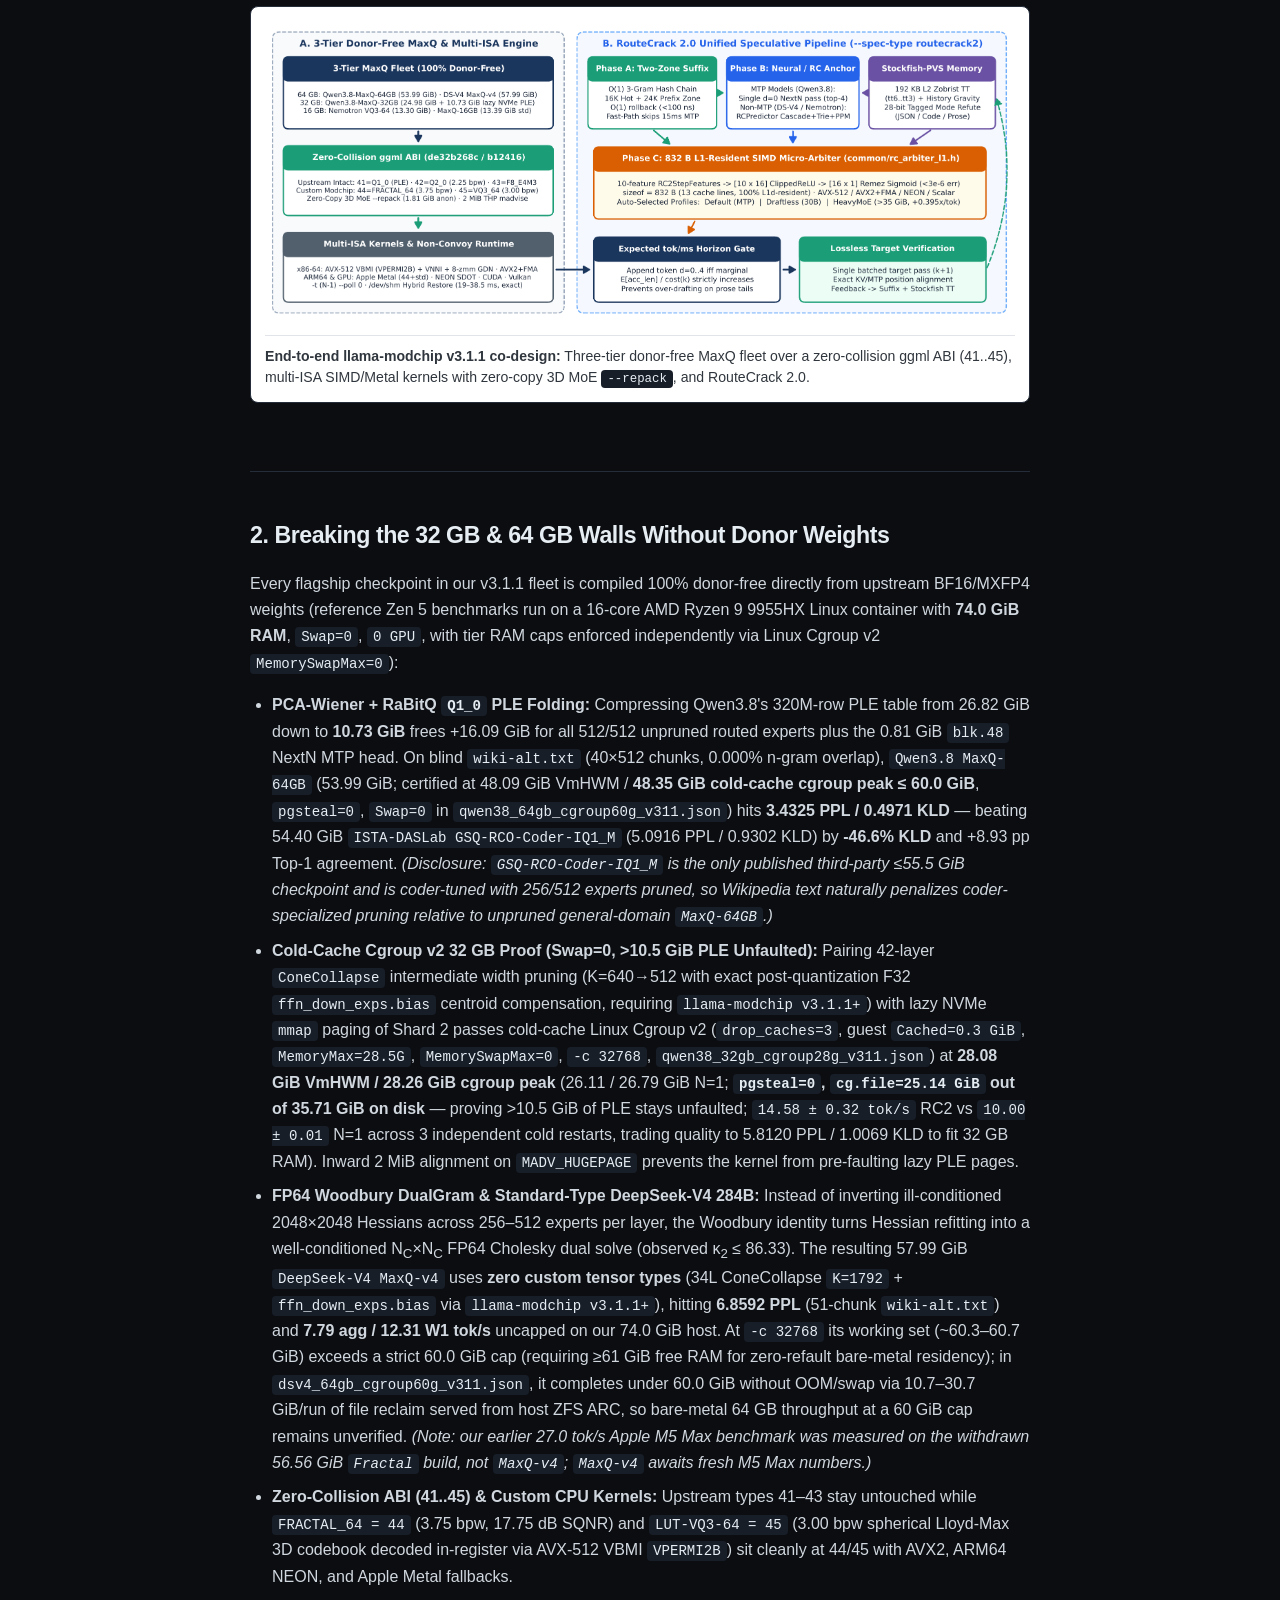
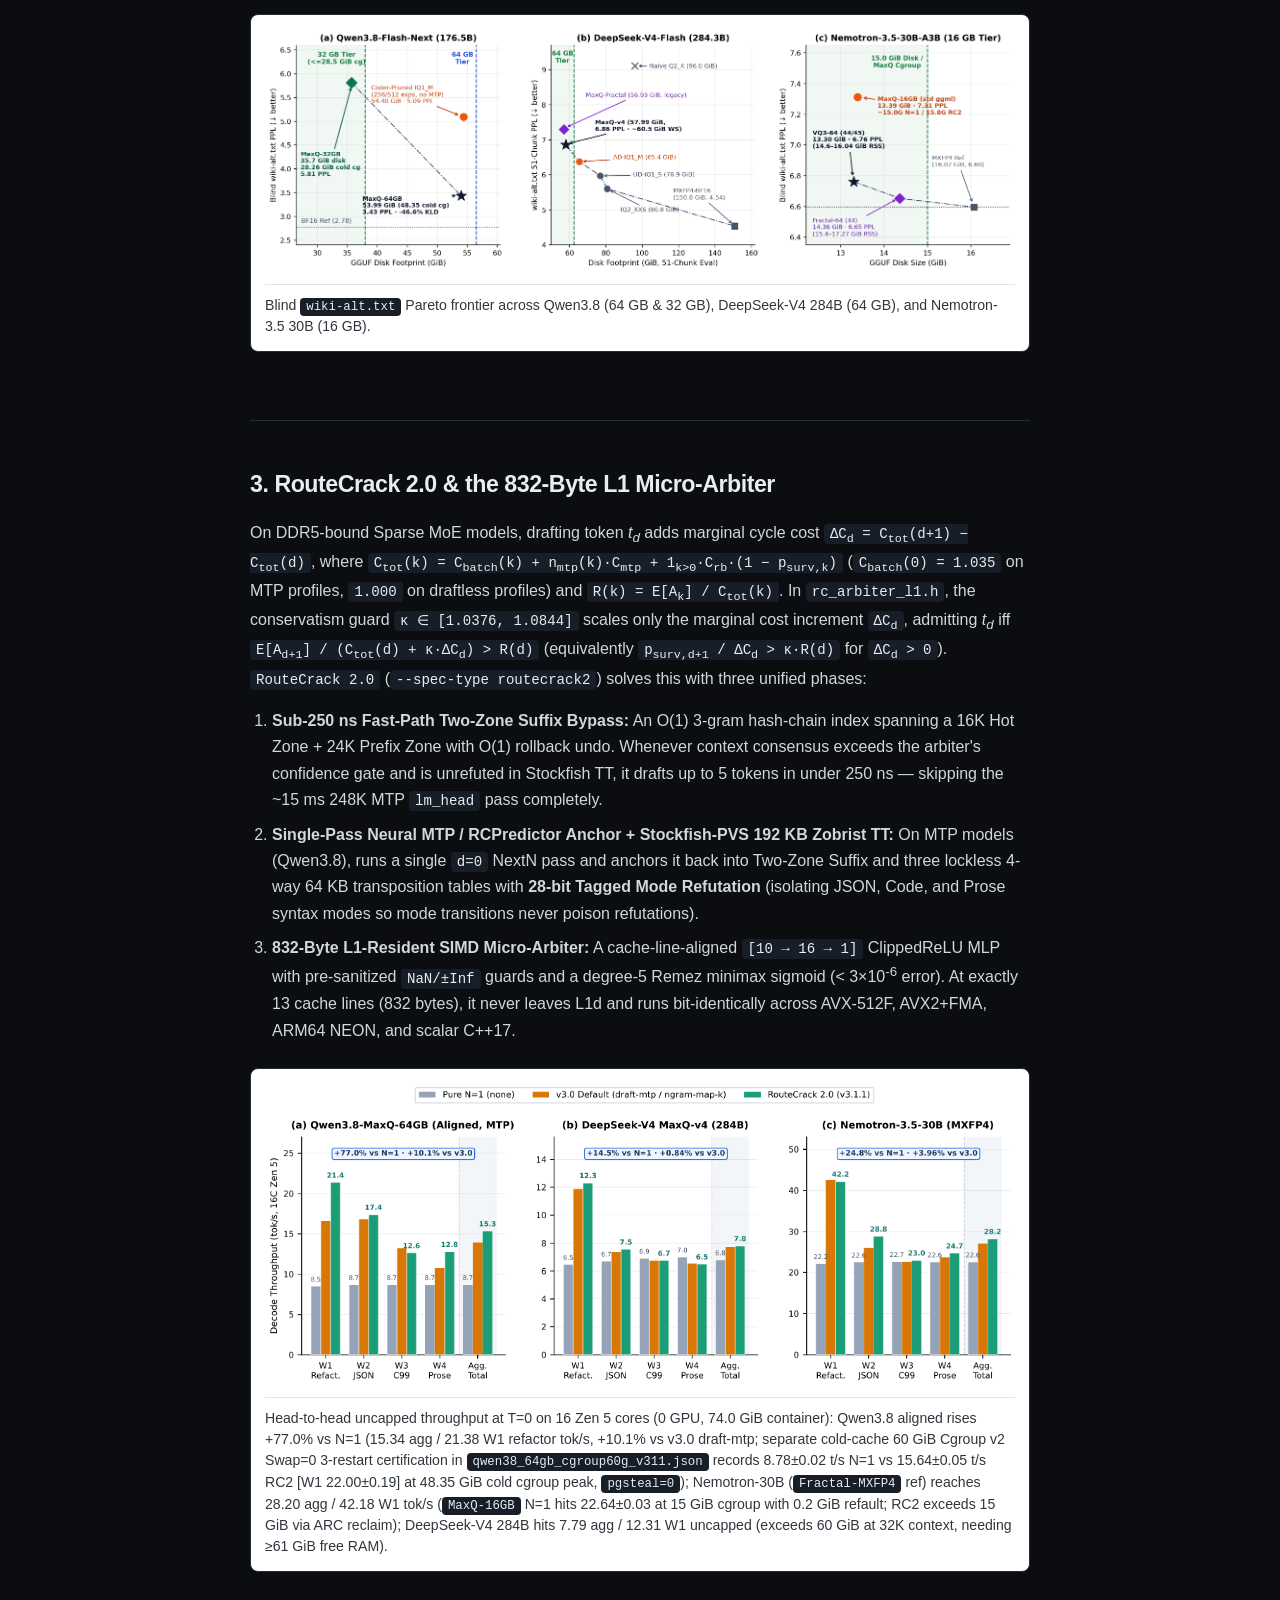
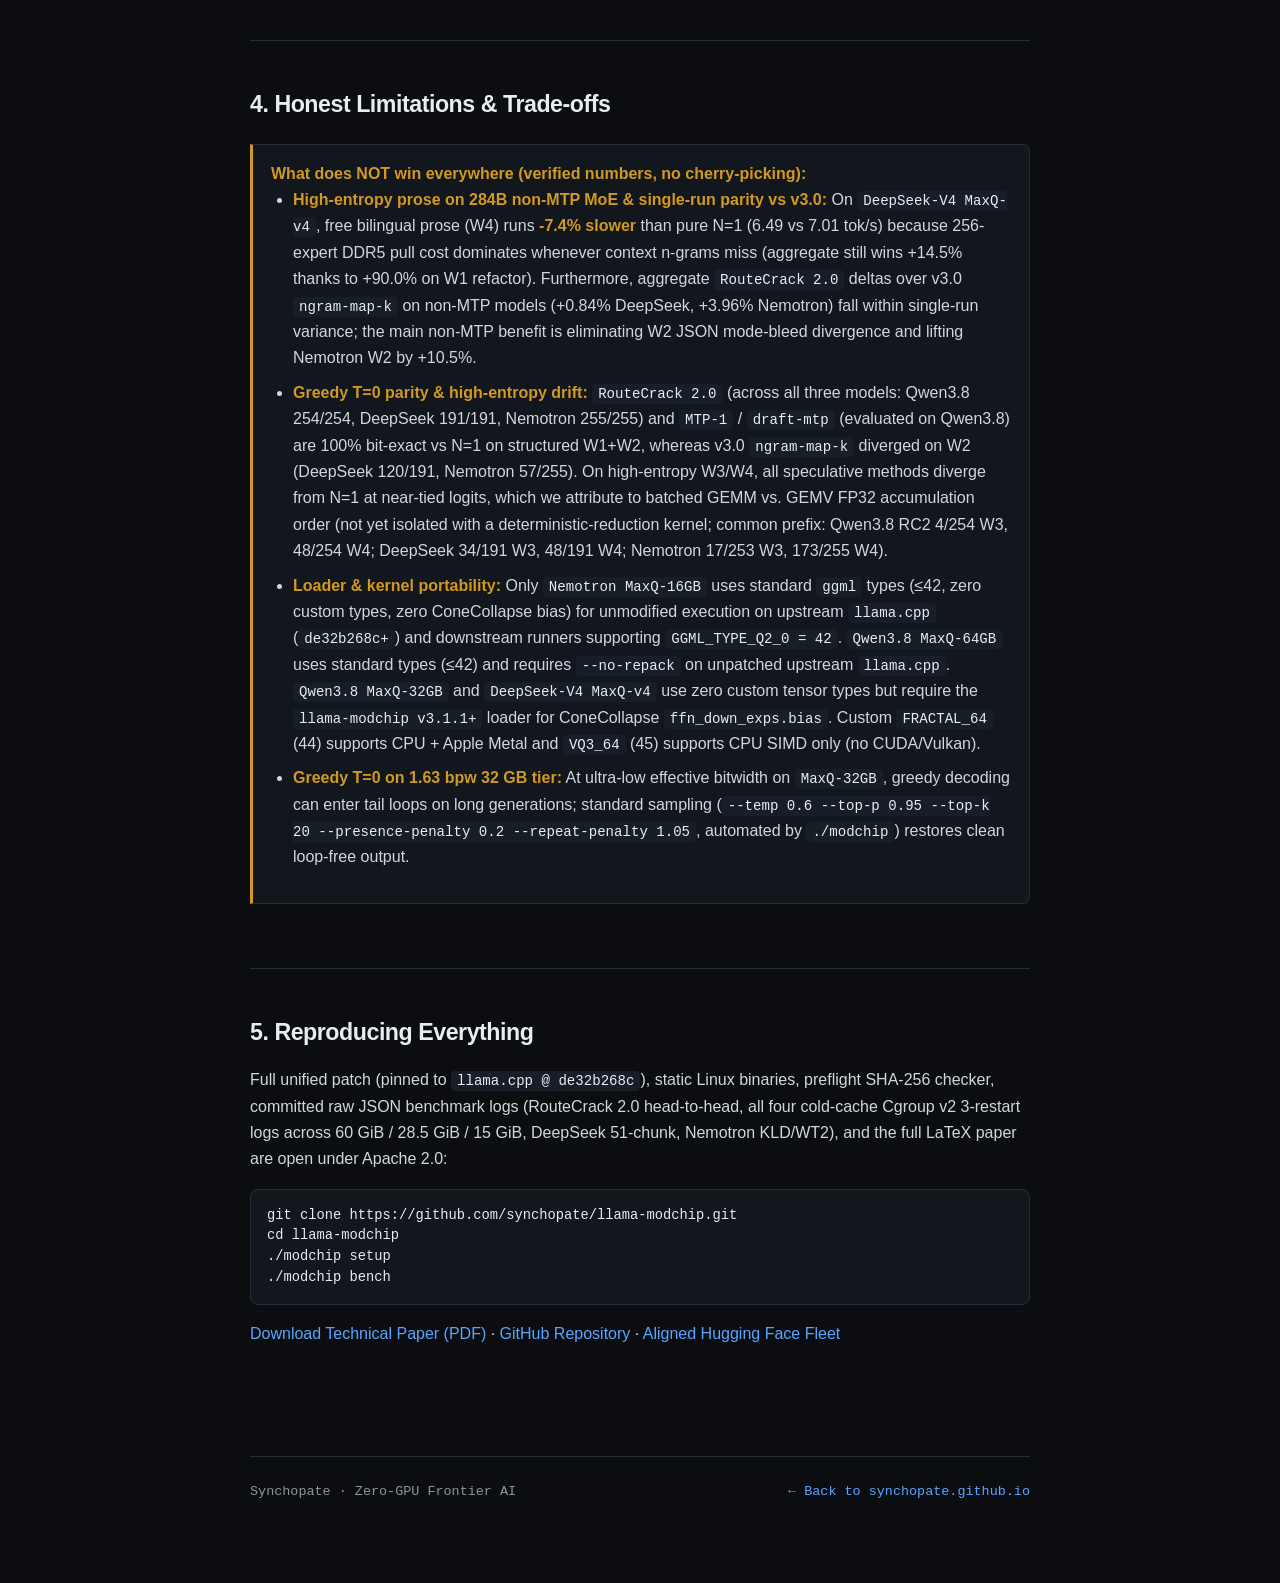
==== commit bd73811f: "v3.1.1 launch: replace replay with genuine 1.0x live X11 terminal capture + P3 polish" ====
--- a/posts/zero-gpu-frontier-ai/index.html
+++ b/posts/zero-gpu-frontier-ai/index.html
@@ -26,6 +26,17 @@
       How co-designing donor-free quantization, lazy NVMe Per-Layer Embeddings, zero-copy 3D MoE memory mapping, and an
       832-byte L1 SIMD speculative arbiter breaks the capacity and DDR5 bandwidth walls for 30B–284B Sparse MoE models.
     </p>
+    <div style="margin-top: 22px; border: 1px solid var(--border); border-radius: 10px; overflow: hidden; background: var(--surface);">
+      <video controls muted loop playsinline poster="../../assets/zero_gpu_live_poster.png" style="width: 100%; display: block;">
+        <source src="../../assets/zero_gpu_live_demo.mp4" type="video/mp4">
+      </video>
+      <p style="margin: 0; padding: 10px 14px; font-size: 0.84rem; color: var(--muted); border-top: 1px solid var(--border);">
+        <strong>Live 1.0&times; Uncut X11 Screen Capture (0 GPU, Cold-Cache 60 GiB Cgroup v2):</strong>
+        176.5B <code>Qwen3.8-MaxQ-64GB</code> running <code>RouteCrack 2.0</code> on 16 Zen 5 CPU cores
+        (<code>Swap=0</code>, <code>pgsteal=0</code>, <code>46.26 GiB &le; 60 GiB</code>): 688-token prefill in 7.95 s
+        (86.54 tok/s) + 256-token refactor @ <strong>19.65 tok/s</strong> (210/210 draft accepted, live <code>/proc/stat</code> &amp; <code>/sys/fs/cgroup</code> telemetry).
+      </p>
+    </div>
   </header>
 
   <section>
@@ -127,7 +138,7 @@
     <p>
       Full unified patch (pinned to <code>llama.cpp @ de32b268c</code>), static Linux binaries, preflight SHA-256
       checker, committed raw JSON benchmark logs (RouteCrack 2.0 head-to-head, all four cold-cache Cgroup v2 3-restart
-      certifications across 60 GiB / 28.5 GiB / 15 GiB, DeepSeek 51-chunk, Nemotron KLD/WT2), and the full LaTeX paper
+      logs across 60 GiB / 28.5 GiB / 15 GiB, DeepSeek 51-chunk, Nemotron KLD/WT2), and the full LaTeX paper
       are open under Apache 2.0:
     </p>
 <pre><code>git clone https://github.com/synchopate/llama-modchip.git
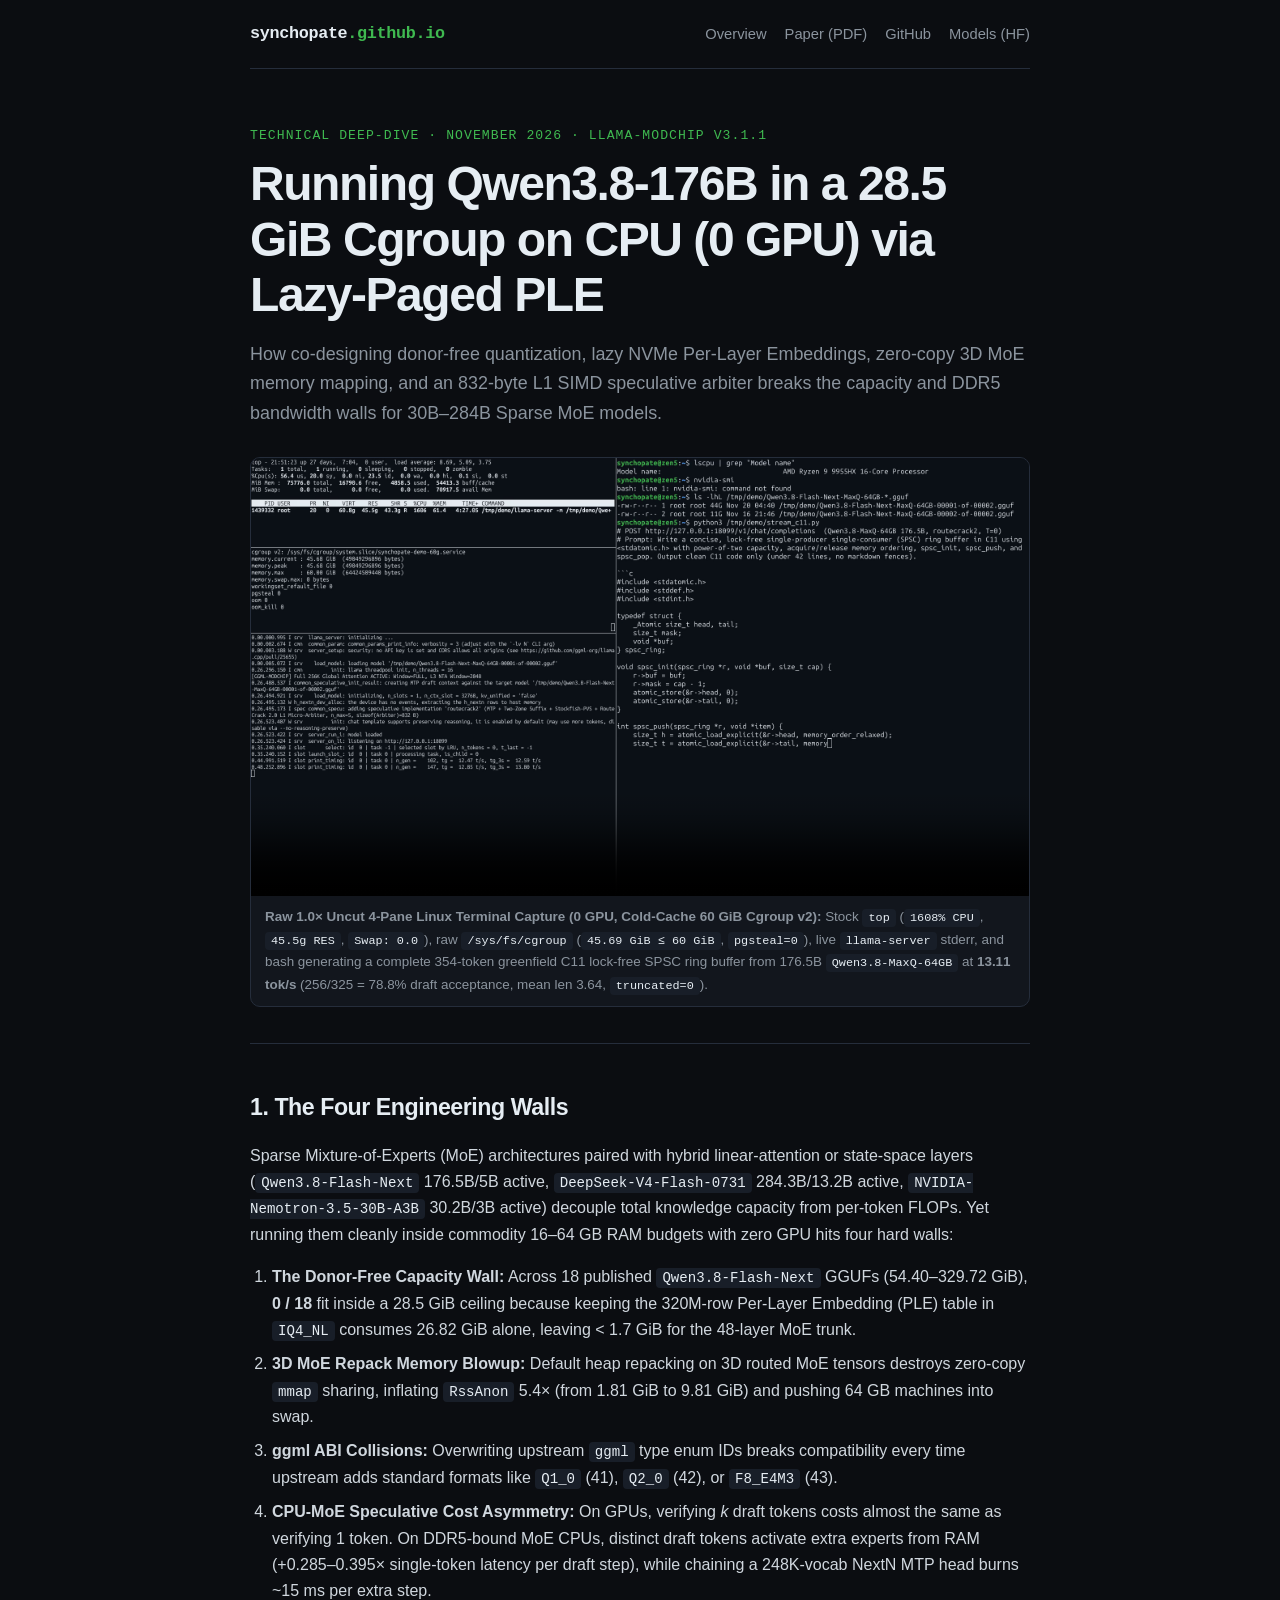
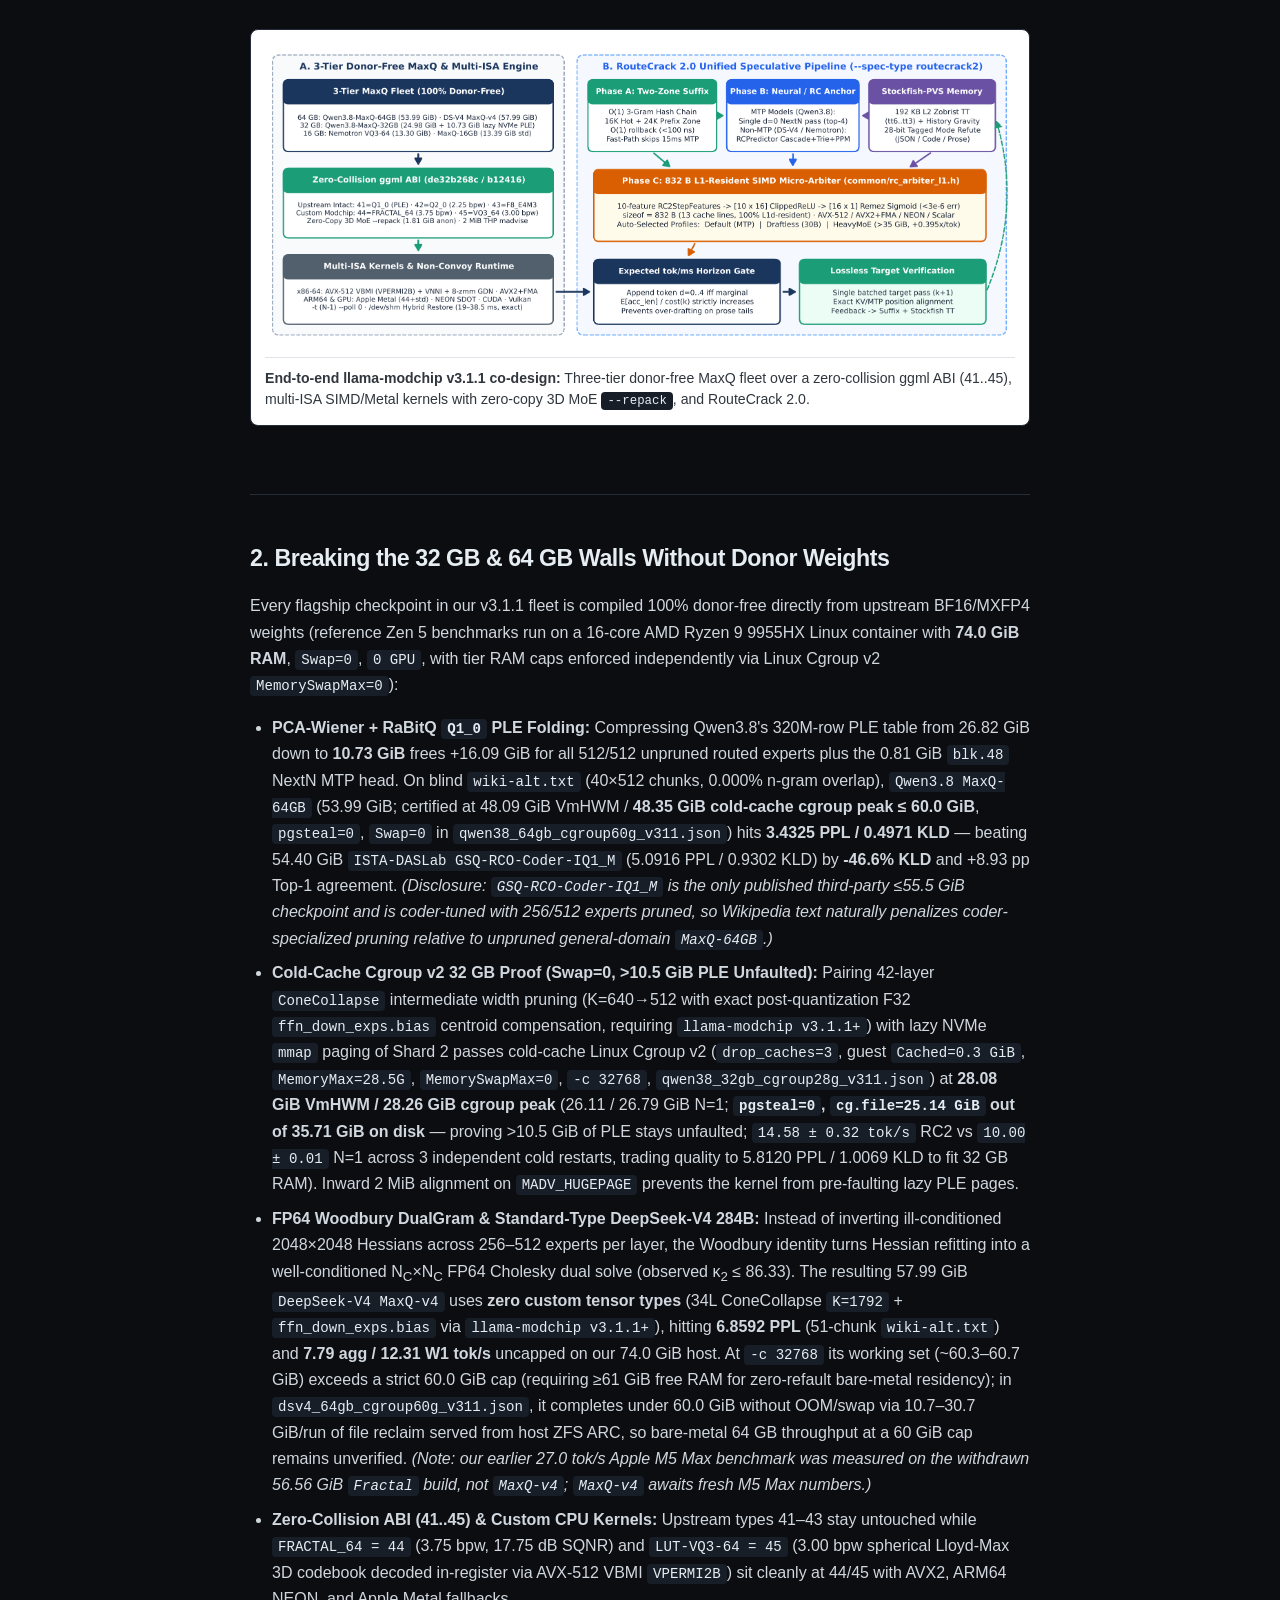
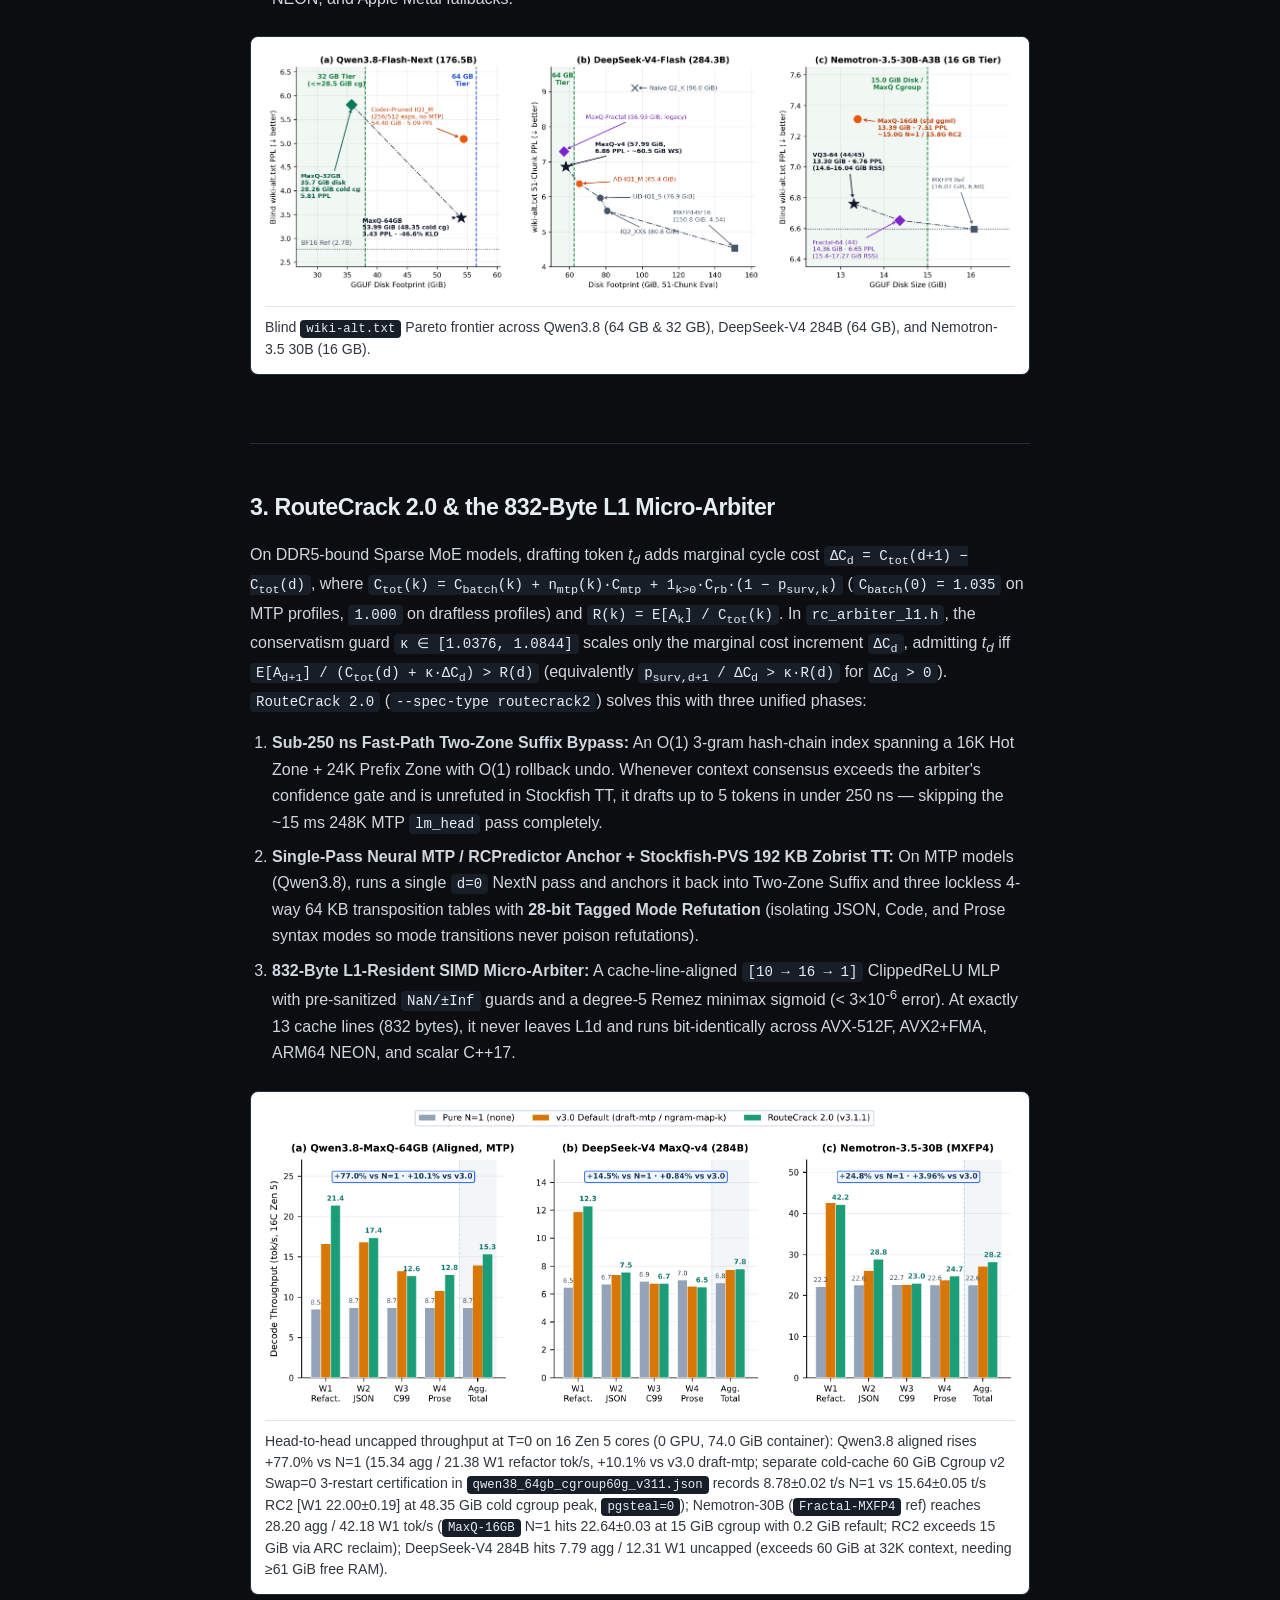
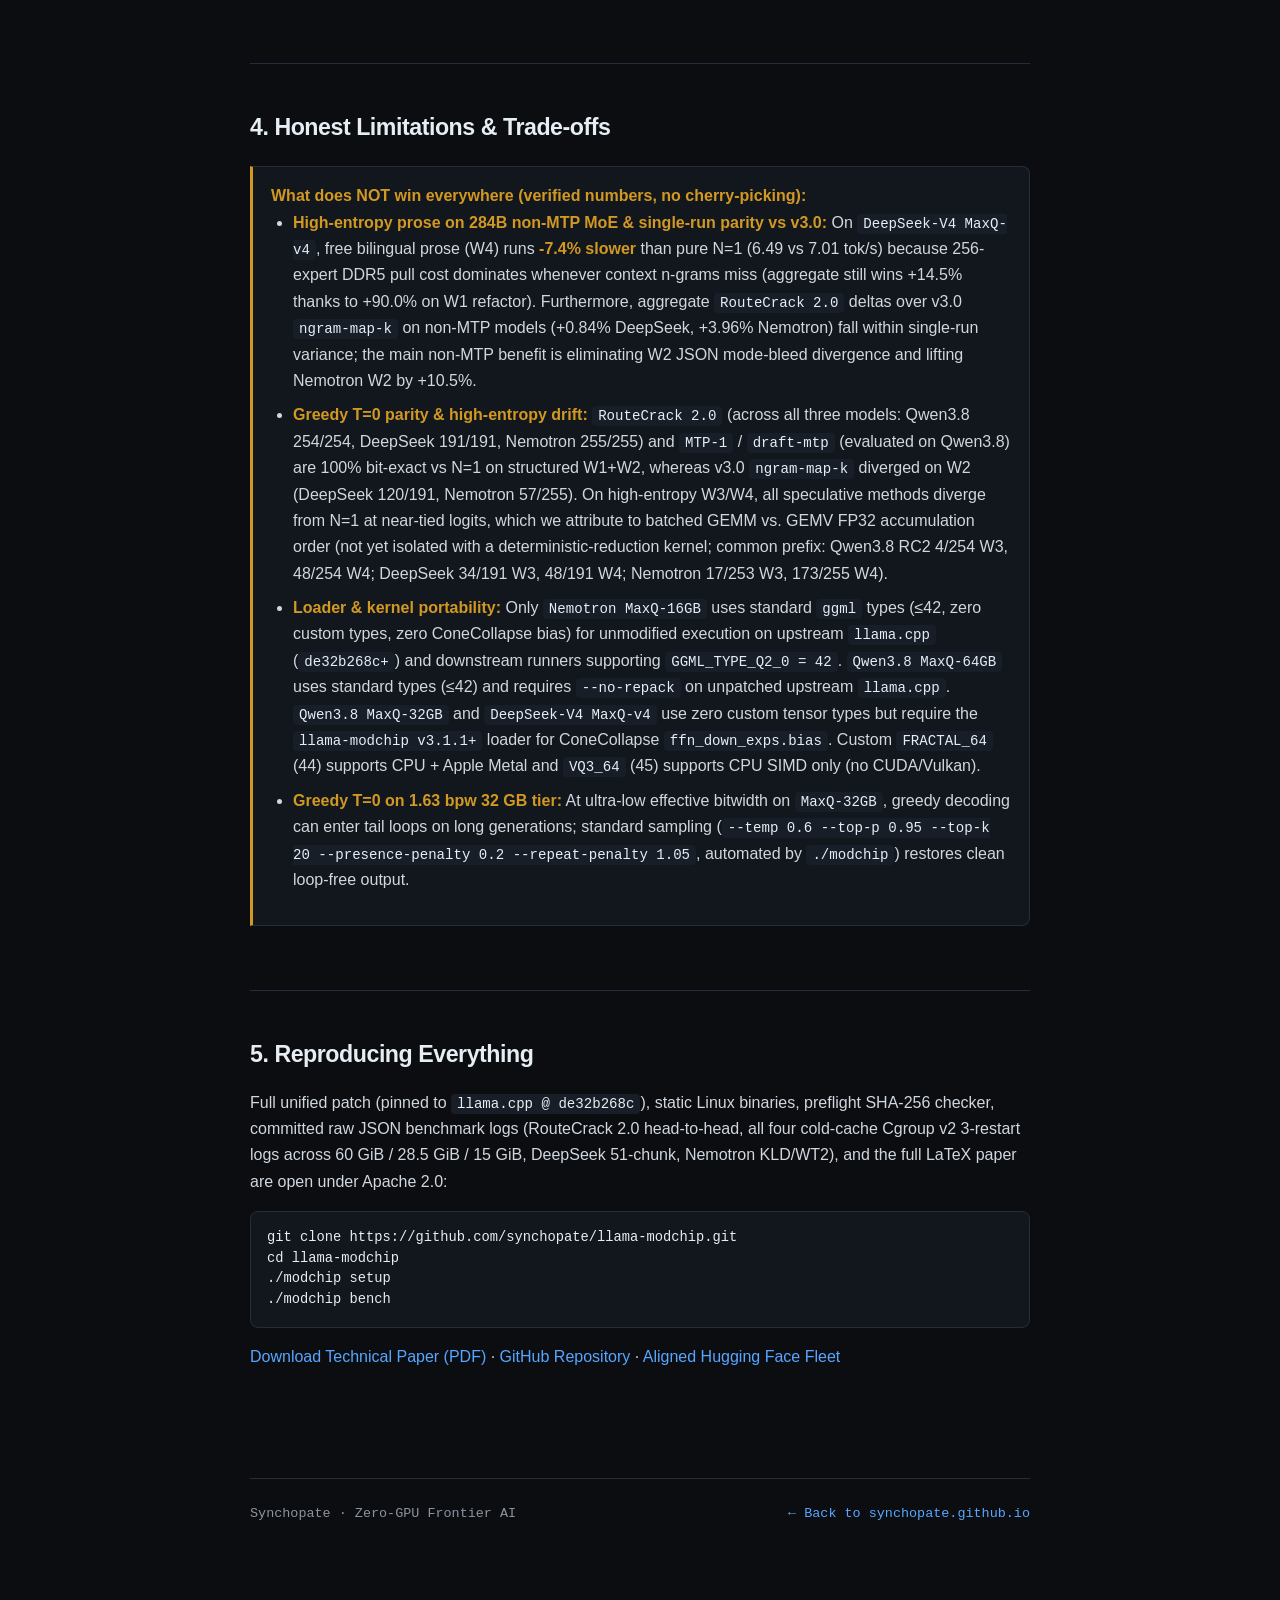
==== commit 15bb1c66: "v3.1.1 video: replace custom TUI with raw 4-pane stock Linux top + cgroup + llama-server log + bash " ====
--- a/posts/zero-gpu-frontier-ai/index.html
+++ b/posts/zero-gpu-frontier-ai/index.html
@@ -31,10 +31,12 @@
         <source src="../../assets/zero_gpu_live_demo.mp4" type="video/mp4">
       </video>
       <p style="margin: 0; padding: 10px 14px; font-size: 0.84rem; color: var(--muted); border-top: 1px solid var(--border);">
-        <strong>Live 1.0&times; Uncut X11 Screen Capture (0 GPU, Cold-Cache 60 GiB Cgroup v2):</strong>
-        176.5B <code>Qwen3.8-MaxQ-64GB</code> running <code>RouteCrack 2.0</code> on 16 Zen 5 CPU cores
-        (<code>Swap=0</code>, <code>pgsteal=0</code>, <code>46.26 GiB &le; 60 GiB</code>): 688-token prefill in 7.95 s
-        (86.54 tok/s) + 256-token refactor @ <strong>19.65 tok/s</strong> (210/210 draft accepted, live <code>/proc/stat</code> &amp; <code>/sys/fs/cgroup</code> telemetry).
+        <strong>Raw 1.0&times; Uncut 4-Pane Linux Terminal Capture (0 GPU, Cold-Cache 60 GiB Cgroup v2):</strong>
+        Stock <code>top</code> (<code>1608% CPU</code>, <code>45.5g RES</code>, <code>Swap: 0.0</code>), raw
+        <code>/sys/fs/cgroup</code> (<code>45.69 GiB &le; 60 GiB</code>, <code>pgsteal=0</code>), live
+        <code>llama-server</code> stderr, and bash generating a complete 354-token greenfield C11 lock-free SPSC ring
+        buffer from 176.5B <code>Qwen3.8-MaxQ-64GB</code> at <strong>13.11 tok/s</strong> (256/325 = 78.8% draft
+        acceptance, mean len 3.64, <code>truncated=0</code>).
       </p>
     </div>
   </header>
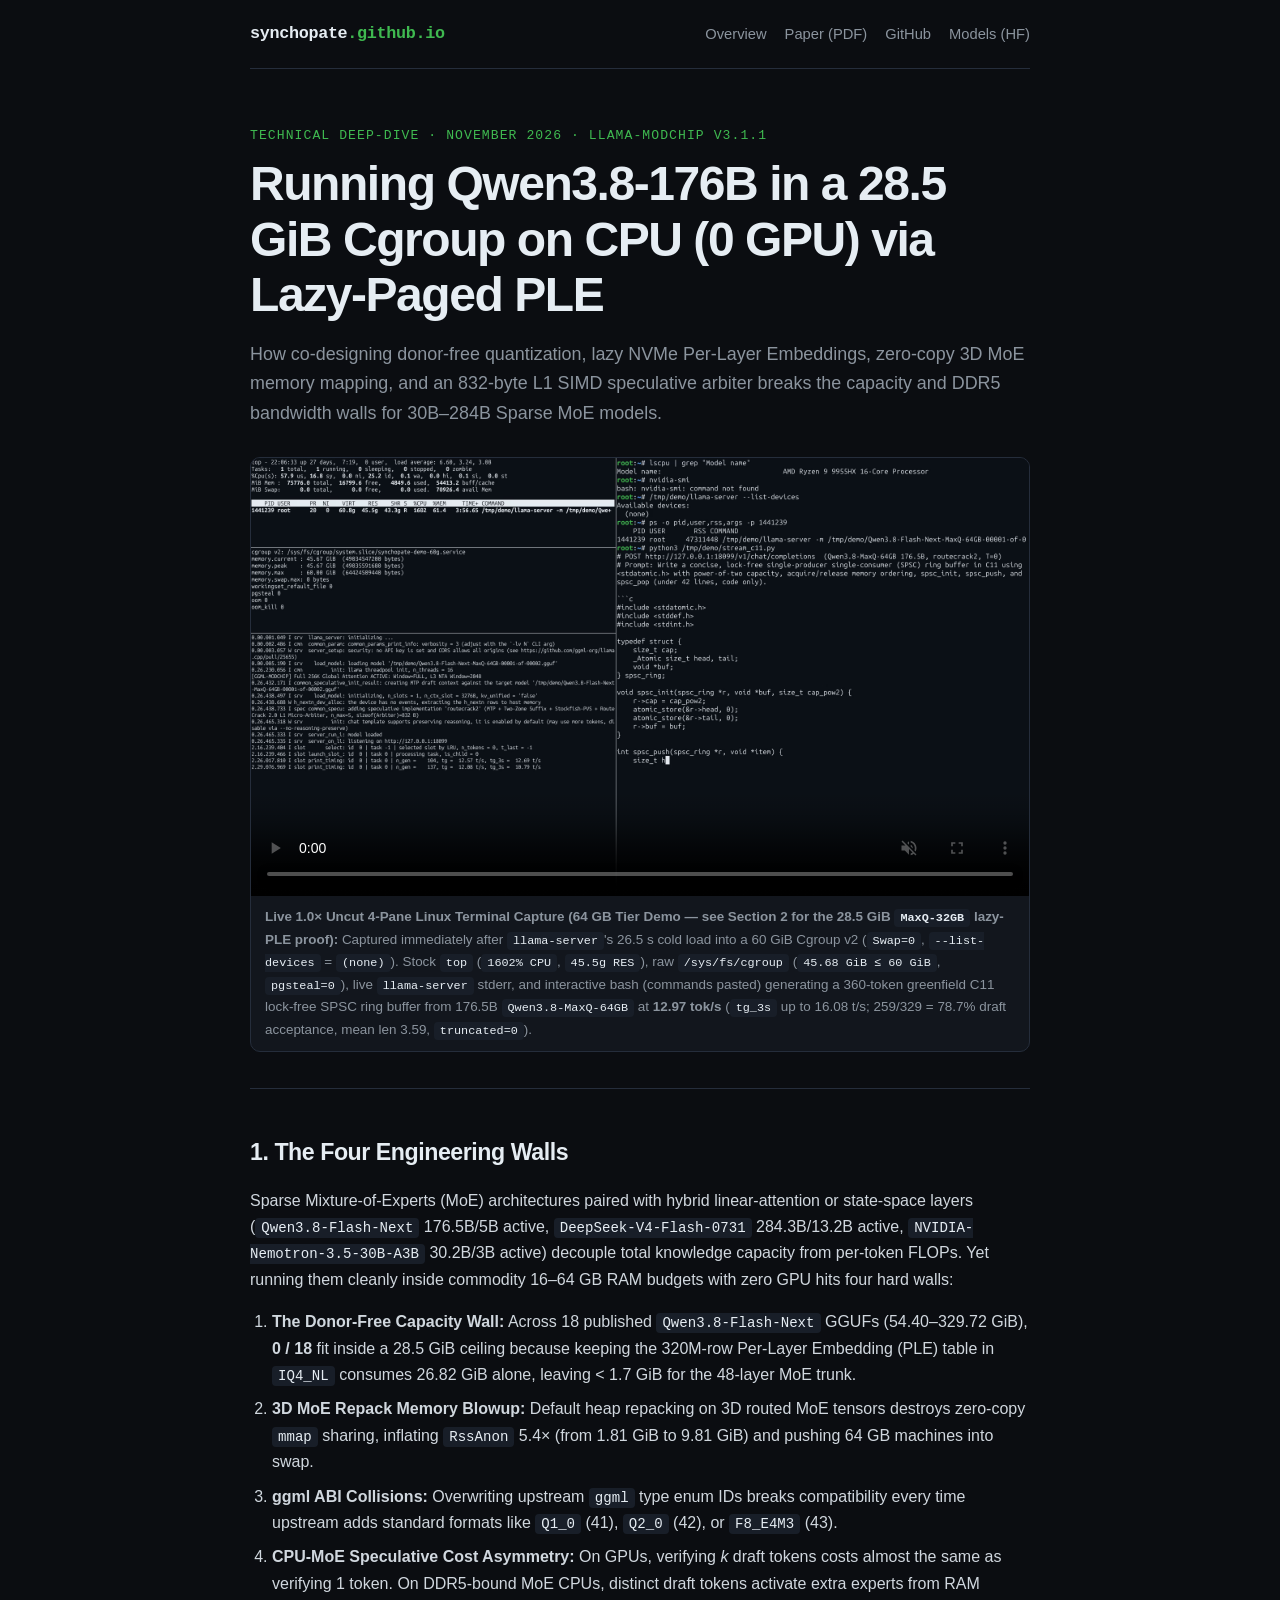
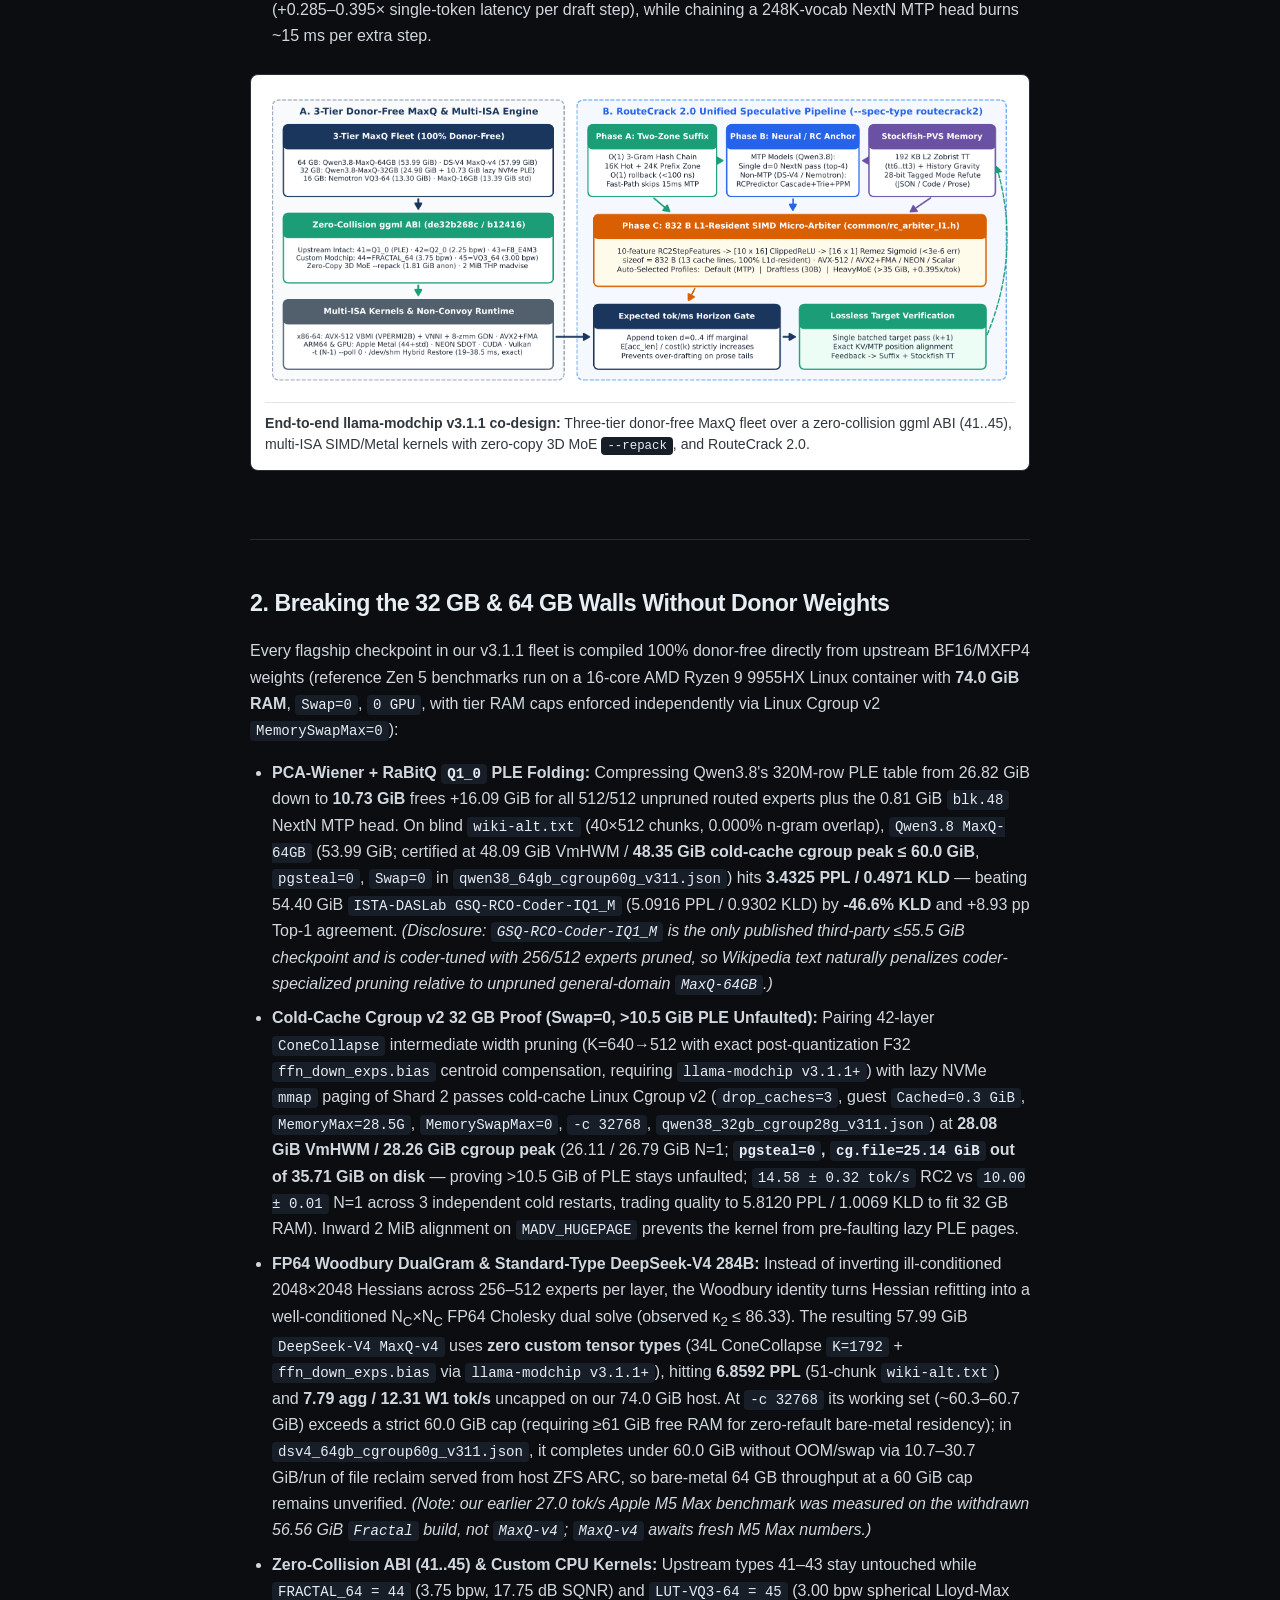
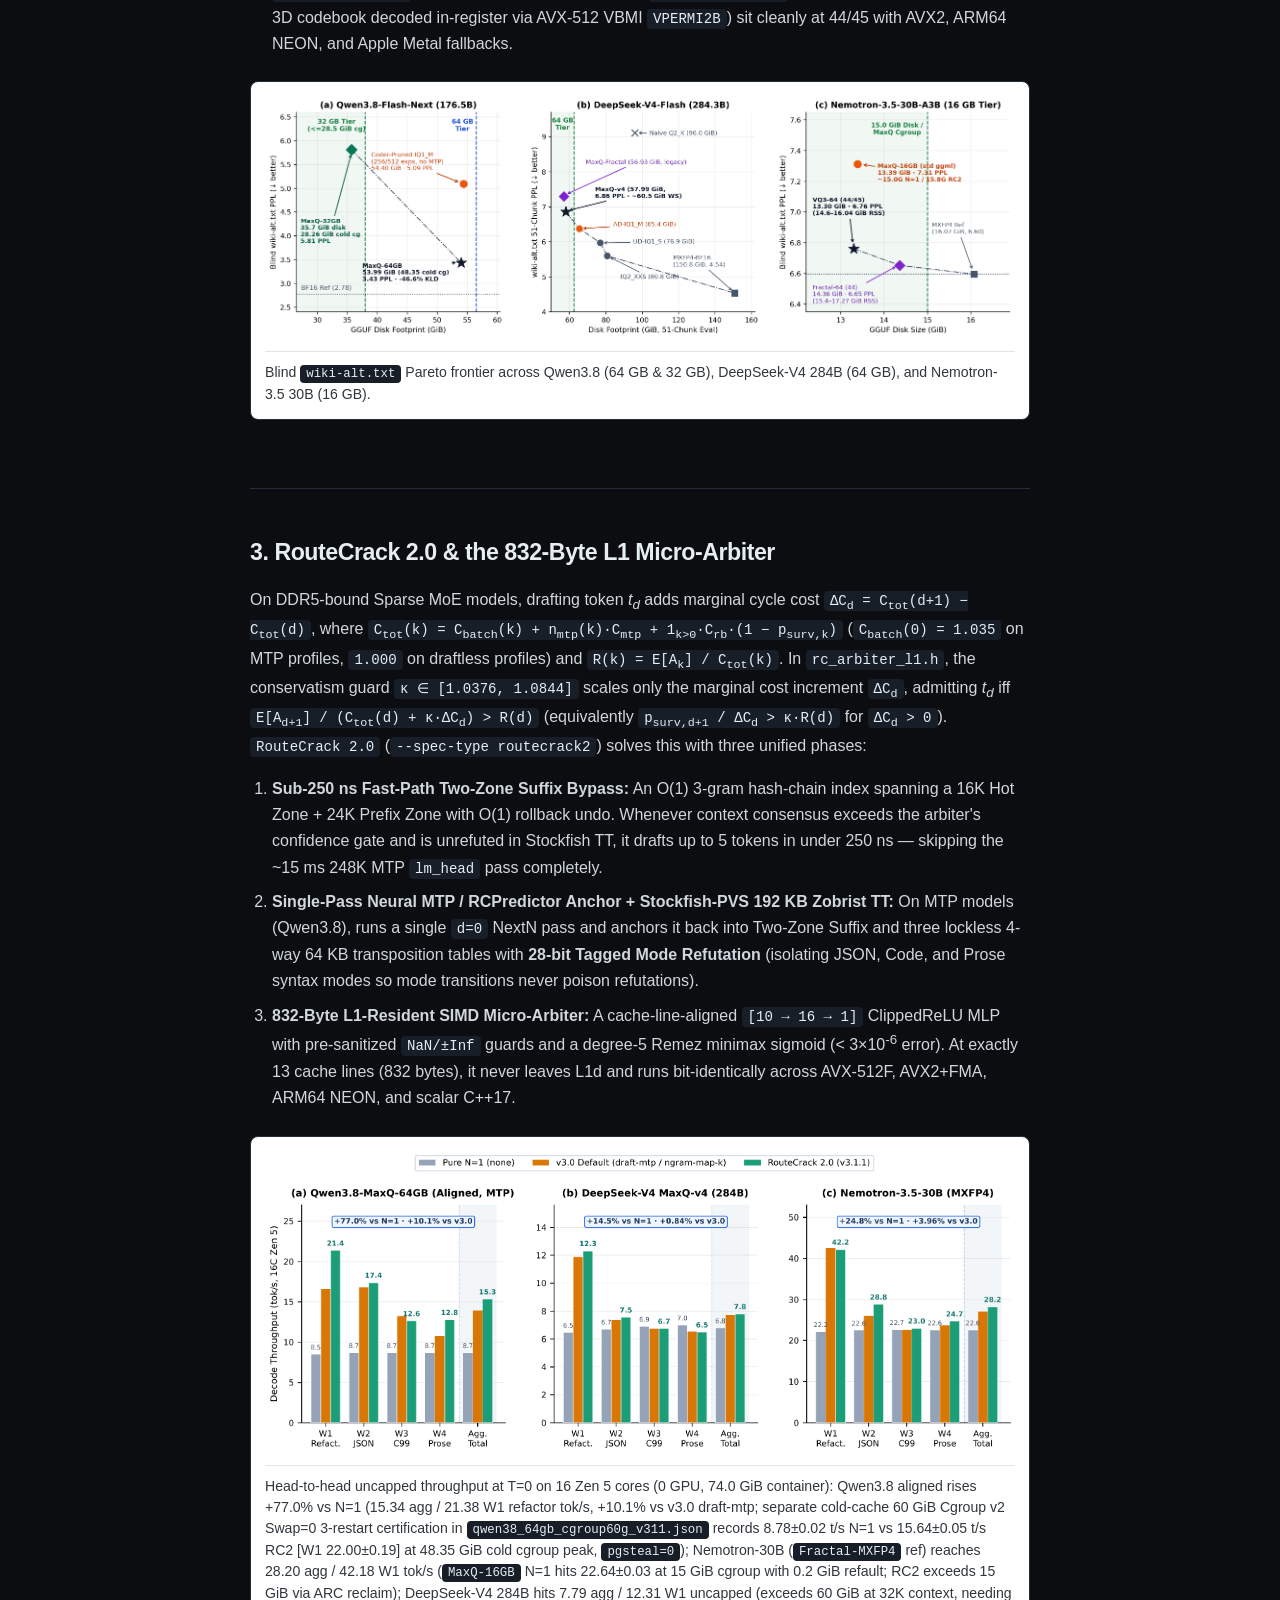
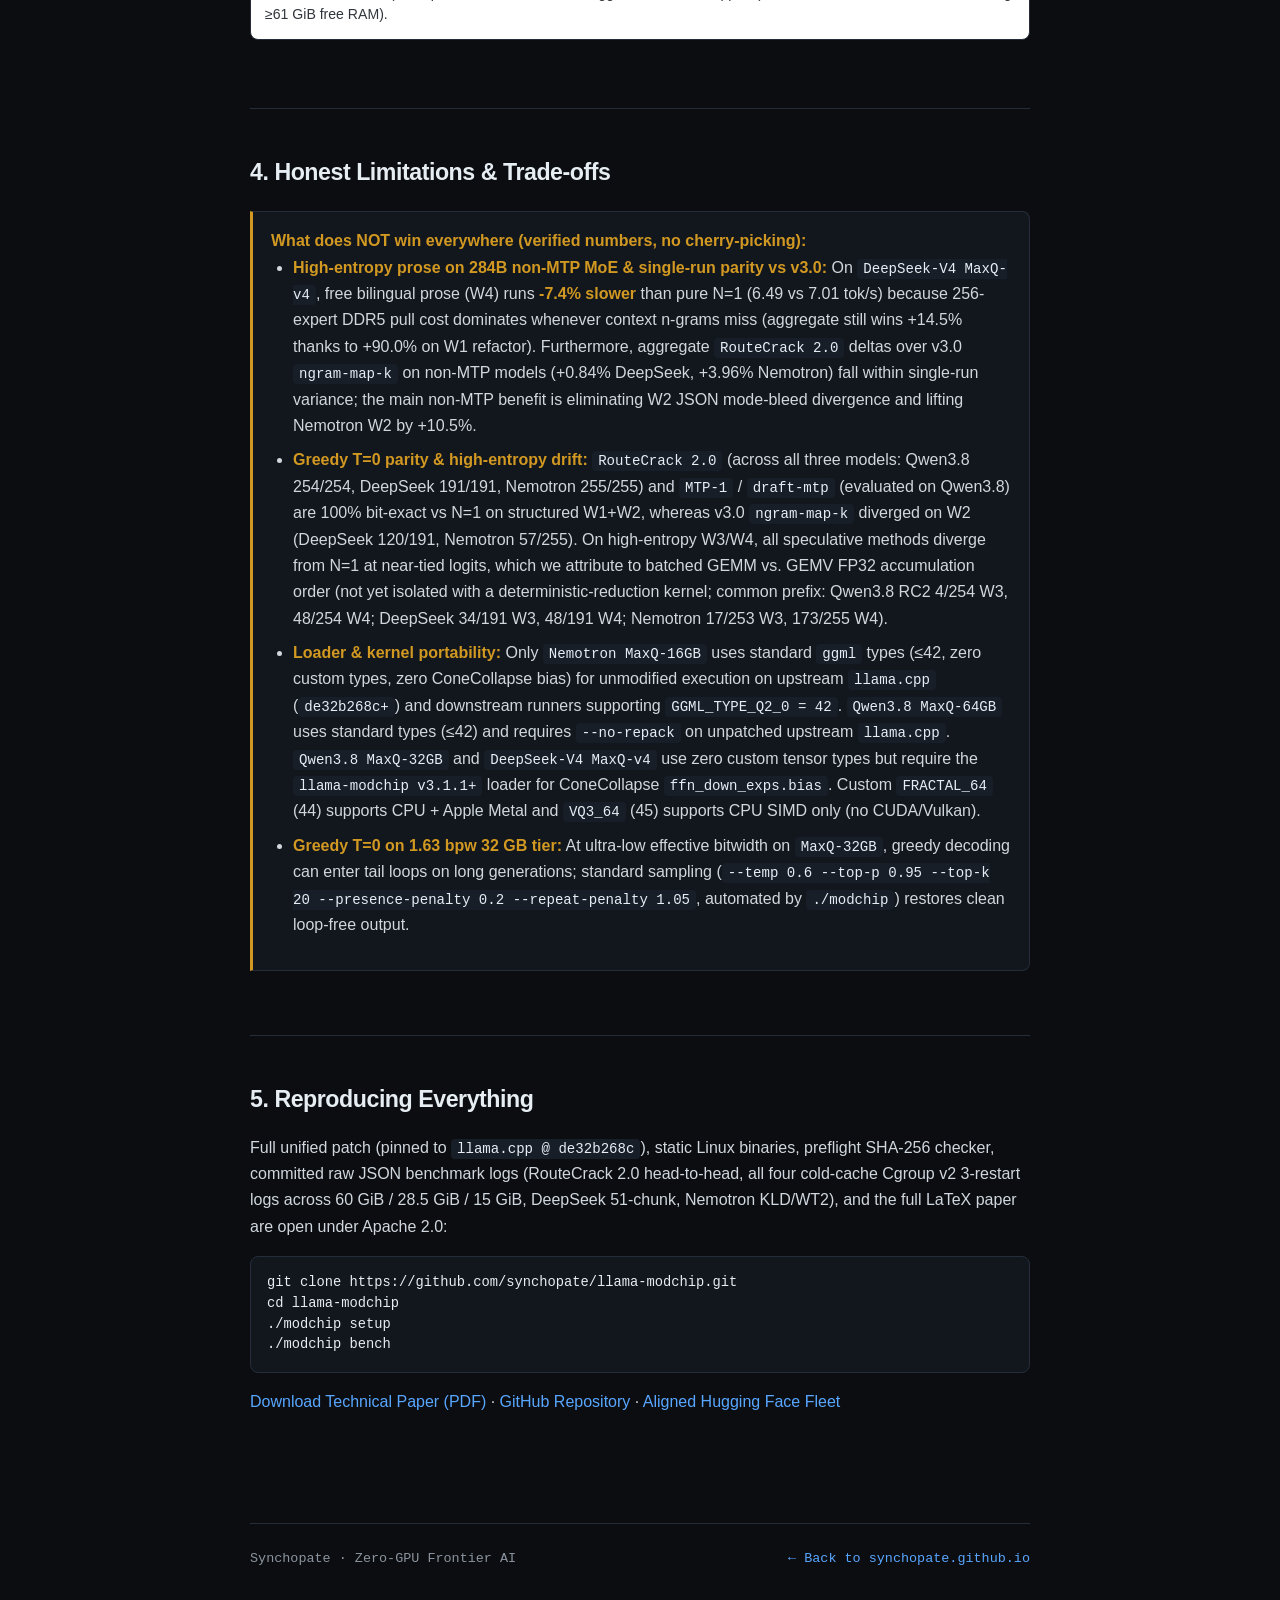
==== commit aba0ce48: "v3.1.1 triple-audit remediation: genuine interactive root bash 4-pane video (--list-devices=(none), " ====
--- a/posts/zero-gpu-frontier-ai/index.html
+++ b/posts/zero-gpu-frontier-ai/index.html
@@ -31,12 +31,14 @@
         <source src="../../assets/zero_gpu_live_demo.mp4" type="video/mp4">
       </video>
       <p style="margin: 0; padding: 10px 14px; font-size: 0.84rem; color: var(--muted); border-top: 1px solid var(--border);">
-        <strong>Raw 1.0&times; Uncut 4-Pane Linux Terminal Capture (0 GPU, Cold-Cache 60 GiB Cgroup v2):</strong>
-        Stock <code>top</code> (<code>1608% CPU</code>, <code>45.5g RES</code>, <code>Swap: 0.0</code>), raw
-        <code>/sys/fs/cgroup</code> (<code>45.69 GiB &le; 60 GiB</code>, <code>pgsteal=0</code>), live
-        <code>llama-server</code> stderr, and bash generating a complete 354-token greenfield C11 lock-free SPSC ring
-        buffer from 176.5B <code>Qwen3.8-MaxQ-64GB</code> at <strong>13.11 tok/s</strong> (256/325 = 78.8% draft
-        acceptance, mean len 3.64, <code>truncated=0</code>).
+        <strong>Live 1.0&times; Uncut 4-Pane Linux Terminal Capture (64 GB Tier Demo — see Section 2 for the 28.5 GiB
+        <code>MaxQ-32GB</code> lazy-PLE proof):</strong> Captured immediately after <code>llama-server</code>'s 26.5 s
+        cold load into a 60 GiB Cgroup v2 (<code>Swap=0</code>, <code>--list-devices</code> = <code>(none)</code>).
+        Stock <code>top</code> (<code>1602% CPU</code>, <code>45.5g RES</code>), raw <code>/sys/fs/cgroup</code>
+        (<code>45.68 GiB &le; 60 GiB</code>, <code>pgsteal=0</code>), live <code>llama-server</code> stderr, and
+        interactive bash (commands pasted) generating a 360-token greenfield C11 lock-free SPSC ring buffer from 176.5B
+        <code>Qwen3.8-MaxQ-64GB</code> at <strong>12.97 tok/s</strong> (<code>tg_3s</code> up to 16.08 t/s; 259/329 =
+        78.7% draft acceptance, mean len 3.59, <code>truncated=0</code>).
       </p>
     </div>
   </header>
